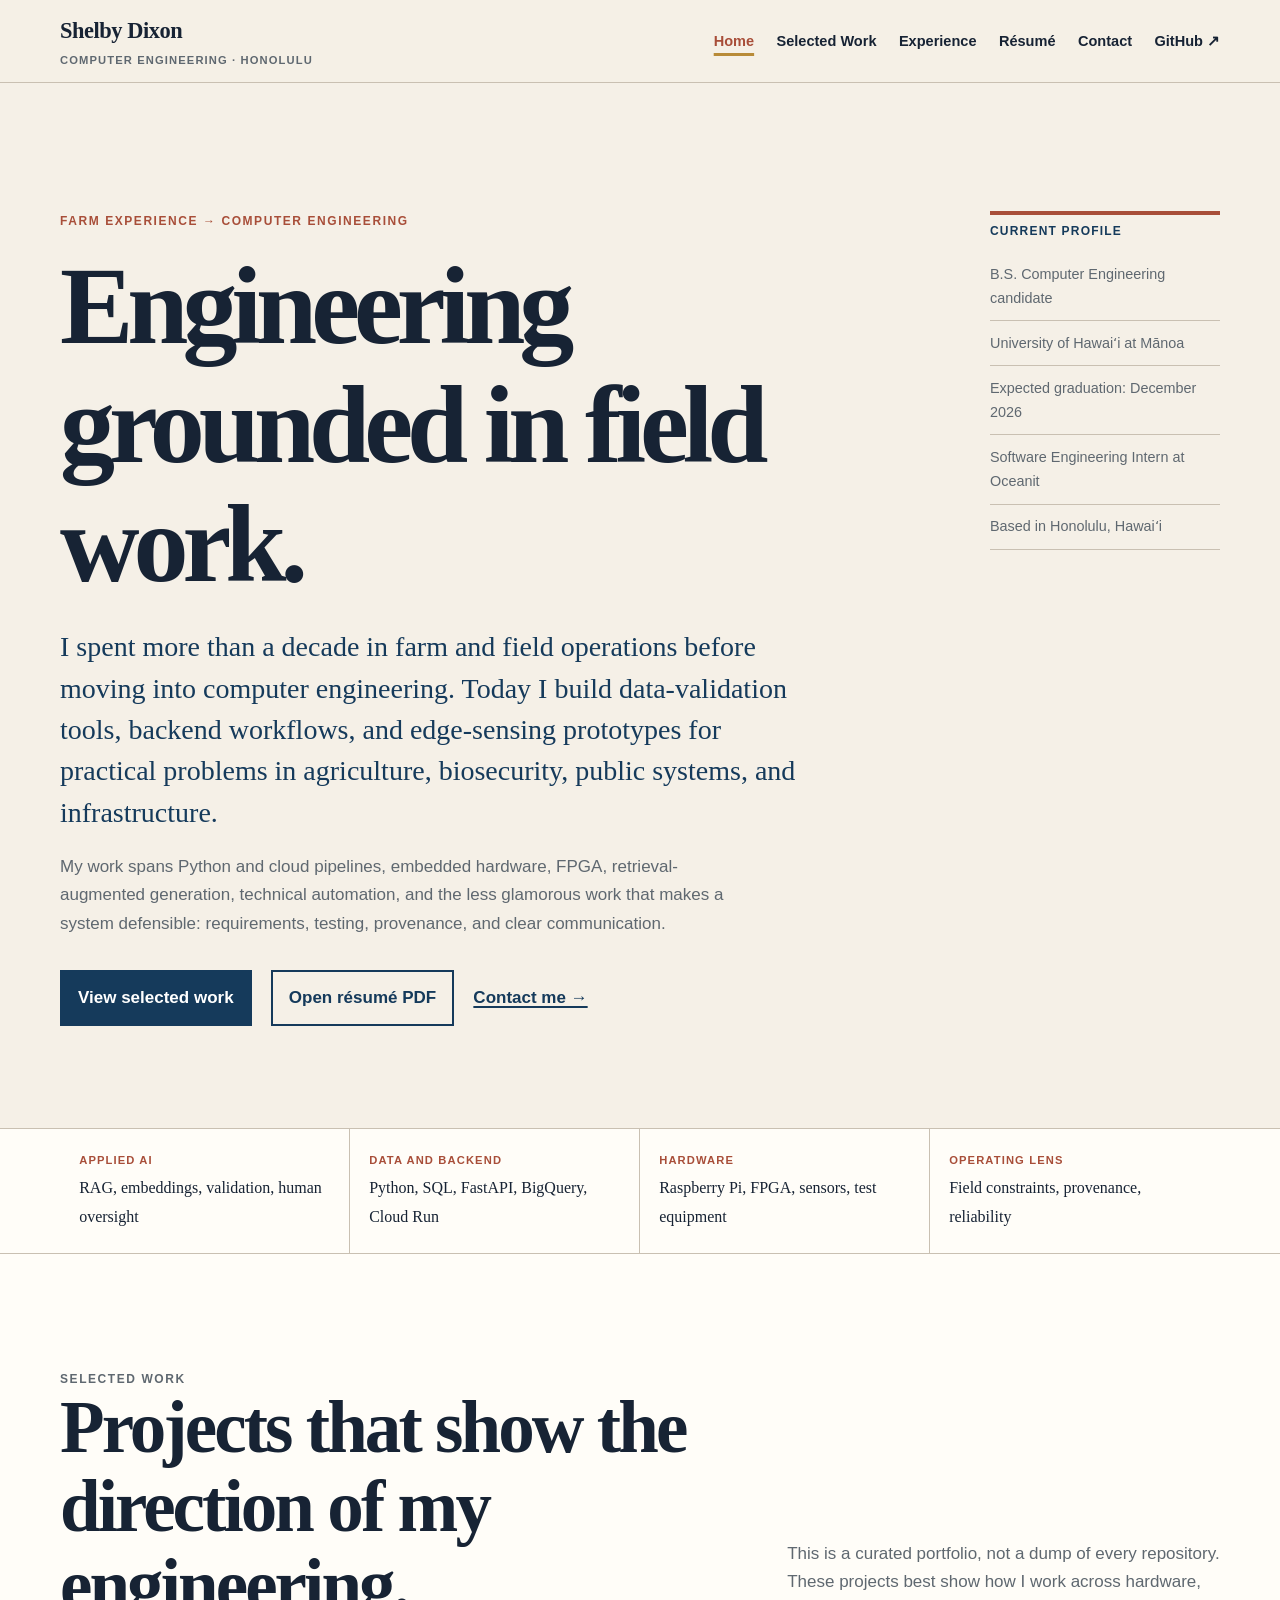
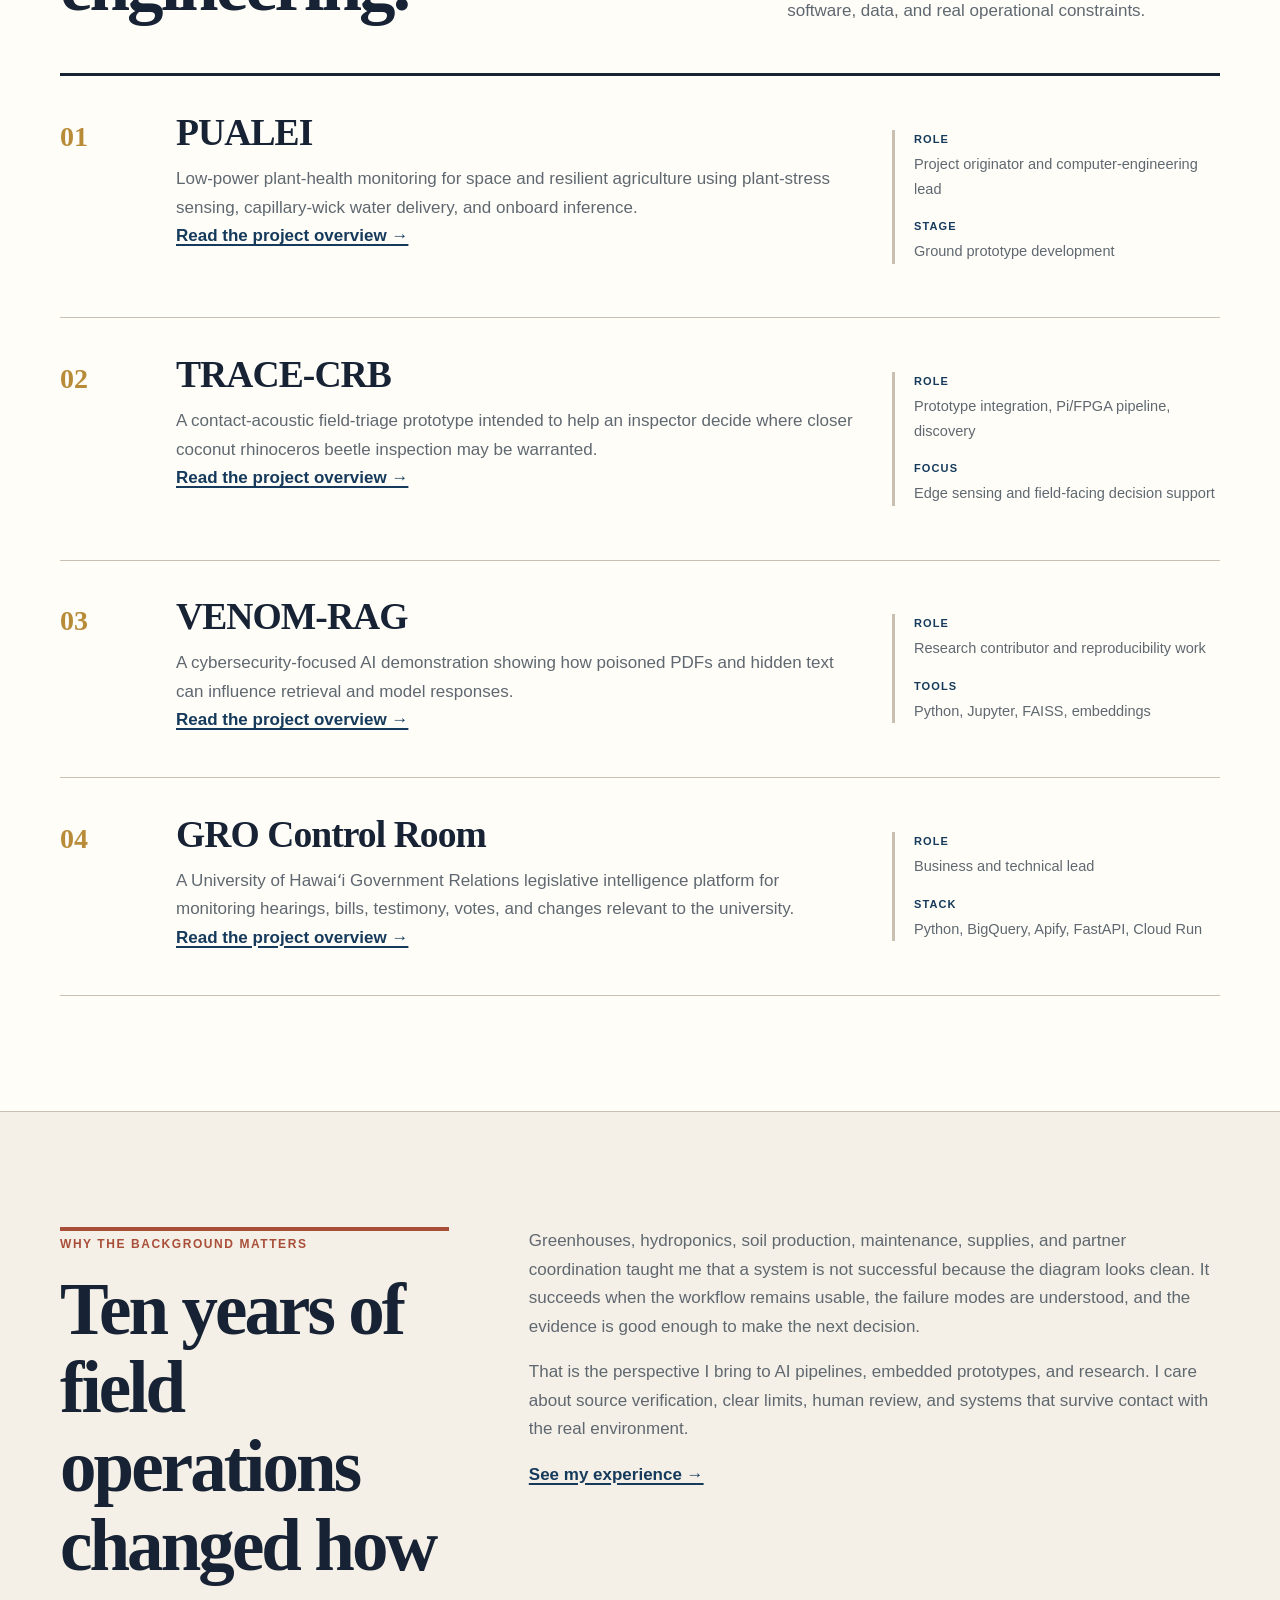
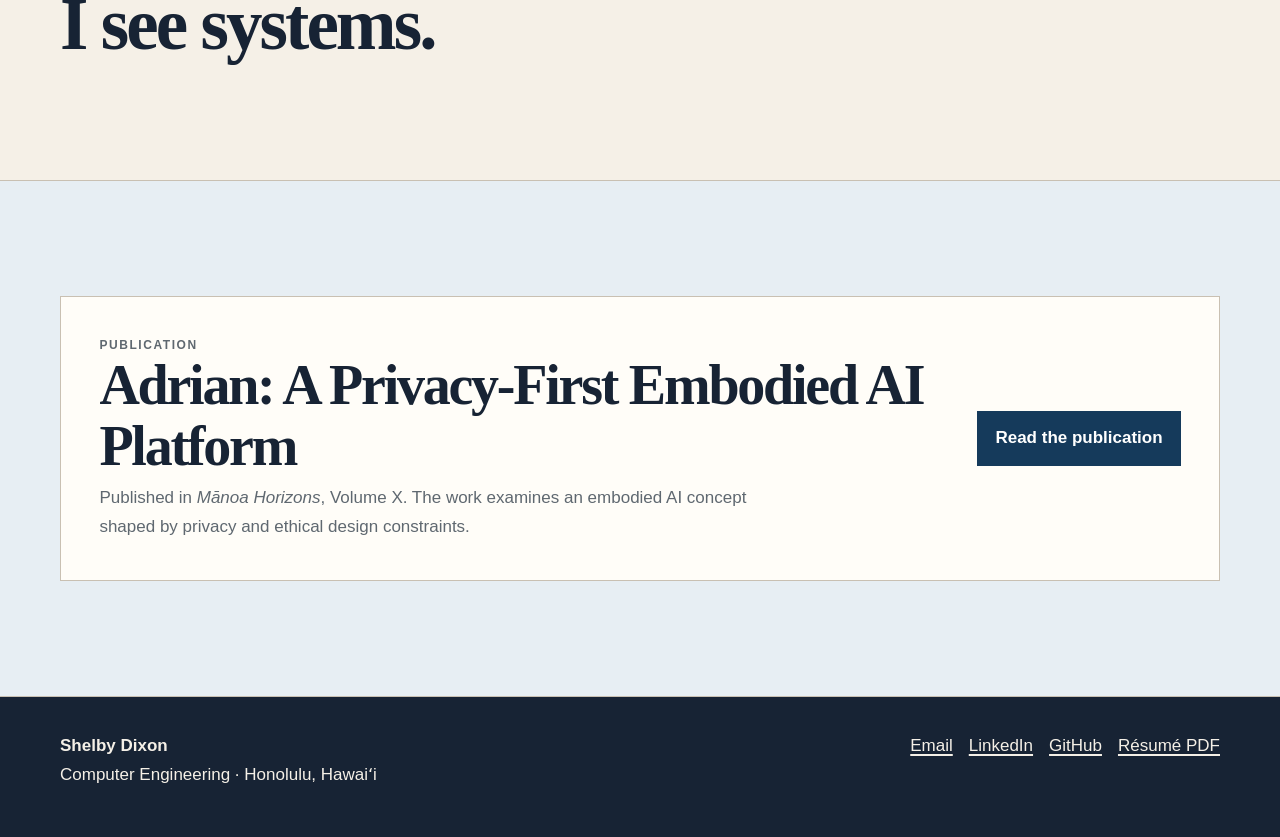
==== index.html @ 70b1d345 "Rebuild portfolio from current resume and remove photos" ====
<!DOCTYPE html>
<html lang="en">
<head>
  <meta charset="UTF-8">
  <meta name="viewport" content="width=device-width, initial-scale=1">
  <meta name="description" content="Shelby Dixon builds applied AI, data-validation, automation, and edge-sensing systems grounded in field experience.">
  <meta name="author" content="Shelby Dixon">
  <meta name="theme-color" content="#f5f0e7">
  <meta property="og:title" content="Shelby Dixon | Computer Engineering">
  <meta property="og:description" content="Shelby Dixon builds applied AI, data-validation, automation, and edge-sensing systems grounded in field experience.">
  <meta property="og:type" content="website">
  <title>Shelby Dixon | Computer Engineering</title>
  <link rel="icon" href="favicon.svg" type="image/svg+xml">
  <link rel="stylesheet" href="styles.css">
</head>
<body>
  <a class="skip-link" href="#main">Skip to content</a>

  <header class="site-header">
    <nav class="nav container" aria-label="Primary navigation">
      <a class="brand" href="index.html">
        <span class="brand-name">Shelby Dixon</span>
        <span class="brand-role">Computer Engineering · Honolulu</span>
      </a>
      <div class="nav-links">
        <a href="index.html" aria-current="page">Home</a>
        <a href="projects.html">Selected Work</a>
        <a href="experience.html">Experience</a>
        <a href="resume.html">Résumé</a>
        <a href="contact.html">Contact</a>
        <a href="https://github.com/shelbydixon" target="_blank" rel="noreferrer">GitHub ↗</a>
      </div>
    </nav>
  </header>

  <main id="main">

<section class="hero">
  <div class="container hero-grid">
    <div>
      <p class="eyebrow">Farm experience → computer engineering</p>
      <h1>Engineering grounded in field work.</h1>
      <p class="hero-lede">
        I spent more than a decade in farm and field operations before moving
        into computer engineering. Today I build data-validation tools, backend
        workflows, and edge-sensing prototypes for practical problems in
        agriculture, biosecurity, public systems, and infrastructure.
      </p>
      <p class="hero-copy">
        My work spans Python and cloud pipelines, embedded hardware, FPGA,
        retrieval-augmented generation, technical automation, and the less
        glamorous work that makes a system defensible: requirements, testing,
        provenance, and clear communication.
      </p>
      <div class="action-row">
        <a class="button" href="projects.html">View selected work</a>
        <a class="button button-outline" href="assets/documents/Shelby_Dixon_Resume.pdf" target="_blank">
          Open résumé PDF
        </a>
        <a class="text-link" href="contact.html">Contact me →</a>
      </div>
    </div>

    <aside class="hero-aside" aria-label="Current profile">
      <strong>Current profile</strong>
      <ul>
        <li>B.S. Computer Engineering candidate</li>
        <li>University of Hawaiʻi at Mānoa</li>
        <li>Expected graduation: December 2026</li>
        <li>Software Engineering Intern at Oceanit</li>
        <li>Based in Honolulu, Hawaiʻi</li>
      </ul>
    </aside>
  </div>
</section>

<section class="identity-bar" aria-label="Technical focus">
  <div class="container identity-grid">
    <div class="identity-item">
      <strong>Applied AI</strong>
      <span>RAG, embeddings, validation, human oversight</span>
    </div>
    <div class="identity-item">
      <strong>Data and backend</strong>
      <span>Python, SQL, FastAPI, BigQuery, Cloud Run</span>
    </div>
    <div class="identity-item">
      <strong>Hardware</strong>
      <span>Raspberry Pi, FPGA, sensors, test equipment</span>
    </div>
    <div class="identity-item">
      <strong>Operating lens</strong>
      <span>Field constraints, provenance, reliability</span>
    </div>
  </div>
</section>

<section class="section section-light">
  <div class="container">
    <div class="section-heading">
      <div>
        <p class="eyebrow">Selected work</p>
        <h2>Projects that show the direction of my engineering.</h2>
      </div>
      <p>
        This is a curated portfolio, not a dump of every repository. These
        projects best show how I work across hardware, software, data, and
        real operational constraints.
      </p>
    </div>

    <div class="project-list">
      <article class="project-row">
        <div class="project-number">01</div>
        <div>
          <h3>PUALEI</h3>
          <p>
            Low-power plant-health monitoring for space and resilient
            agriculture using plant-stress sensing, capillary-wick water
            delivery, and onboard inference.
          </p>
          <a class="text-link" href="projects.html#pualei">Read the project overview →</a>
        </div>
        <dl class="project-meta">
          <dt>Role</dt>
          <dd>Project originator and computer-engineering lead</dd>
          <dt>Stage</dt>
          <dd>Ground prototype development</dd>
        </dl>
      </article>

      <article class="project-row">
        <div class="project-number">02</div>
        <div>
          <h3>TRACE-CRB</h3>
          <p>
            A contact-acoustic field-triage prototype intended to help an
            inspector decide where closer coconut rhinoceros beetle inspection
            may be warranted.
          </p>
          <a class="text-link" href="projects.html#trace-crb">Read the project overview →</a>
        </div>
        <dl class="project-meta">
          <dt>Role</dt>
          <dd>Prototype integration, Pi/FPGA pipeline, discovery</dd>
          <dt>Focus</dt>
          <dd>Edge sensing and field-facing decision support</dd>
        </dl>
      </article>

      <article class="project-row">
        <div class="project-number">03</div>
        <div>
          <h3>VENOM-RAG</h3>
          <p>
            A cybersecurity-focused AI demonstration showing how poisoned PDFs
            and hidden text can influence retrieval and model responses.
          </p>
          <a class="text-link" href="projects.html#venom-rag">Read the project overview →</a>
        </div>
        <dl class="project-meta">
          <dt>Role</dt>
          <dd>Research contributor and reproducibility work</dd>
          <dt>Tools</dt>
          <dd>Python, Jupyter, FAISS, embeddings</dd>
        </dl>
      </article>

      <article class="project-row">
        <div class="project-number">04</div>
        <div>
          <h3>GRO Control Room</h3>
          <p>
            A University of Hawaiʻi Government Relations legislative intelligence
            platform for monitoring hearings, bills, testimony,
            votes, and changes relevant to the university.
          </p>
          <a class="text-link" href="projects.html#gro-control-room">Read the project overview →</a>
        </div>
        <dl class="project-meta">
          <dt>Role</dt>
          <dd>Business and technical lead</dd>
          <dt>Stack</dt>
          <dd>Python, BigQuery, Apify, FastAPI, Cloud Run</dd>
        </dl>
      </article>
    </div>
  </div>
</section>

<section class="section">
  <div class="container split">
    <div class="split-title">
      <p class="eyebrow">Why the background matters</p>
      <h2>Ten years of field operations changed how I see systems.</h2>
    </div>
    <div class="split-copy">
      <p>
        Greenhouses, hydroponics, soil production, maintenance, supplies, and
        partner coordination taught me that a system is not successful because
        the diagram looks clean. It succeeds when the workflow remains usable,
        the failure modes are understood, and the evidence is good enough to
        make the next decision.
      </p>
      <p>
        That is the perspective I bring to AI pipelines, embedded prototypes,
        and research. I care about source verification, clear limits, human
        review, and systems that survive contact with the real environment.
      </p>
      <a class="text-link" href="experience.html">See my experience →</a>
    </div>
  </div>
</section>

<section class="section section-blue">
  <div class="container callout">
    <div>
      <p class="eyebrow">Publication</p>
      <h2>Adrian: A Privacy-First Embodied AI Platform</h2>
      <p>
        Published in <em>Mānoa Horizons</em>, Volume X. The work examines an
        embodied AI concept shaped by privacy and ethical design constraints.
      </p>
    </div>
    <a class="button" href="https://hdl.handle.net/10125/112621" target="_blank" rel="noreferrer">
      Read the publication
    </a>
  </div>
</section>

  </main>

  <footer class="site-footer">
    <div class="container footer-row">
      <p><strong>Shelby Dixon</strong><br>Computer Engineering · Honolulu, Hawaiʻi</p>
      <div class="footer-links">
        <a href="mailto:sdixon4@hawaii.edu">Email</a>
        <a href="https://www.linkedin.com/in/shelby-dixon-531096308/" target="_blank" rel="noreferrer">LinkedIn</a>
        <a href="https://github.com/shelbydixon" target="_blank" rel="noreferrer">GitHub</a>
        <a href="assets/documents/Shelby_Dixon_Resume.pdf" target="_blank">Résumé PDF</a>
      </div>
    </div>
  </footer>
</body>
</html>
---- styles.css ----
:root {
  --paper: #f5f0e7;
  --paper-light: #fffdf8;
  --ink: #172334;
  --navy: #153a5b;
  --cobalt: #2f5f91;
  --rust: #a84e39;
  --gold: #b88b38;
  --muted: #5f6870;
  --line: #c9c0b2;
  --soft-blue: #e7eef3;
  --max: 1160px;
}

* {
  box-sizing: border-box;
}

html {
  scroll-behavior: smooth;
}

body {
  margin: 0;
  color: var(--ink);
  background: var(--paper);
  font-family: Arial, Helvetica, sans-serif;
  font-size: 17px;
  line-height: 1.68;
}

a {
  color: var(--navy);
  text-decoration-thickness: 1.5px;
  text-underline-offset: 0.2em;
}

a:hover {
  color: var(--rust);
}

:focus-visible {
  outline: 3px solid var(--gold);
  outline-offset: 4px;
}

::selection {
  color: var(--paper-light);
  background: var(--navy);
}

.container {
  width: min(calc(100% - 2rem), var(--max));
  margin: 0 auto;
}

.skip-link {
  position: absolute;
  left: -9999px;
  top: 0;
  z-index: 9999;
  padding: 0.8rem 1rem;
  color: white;
  background: var(--ink);
  font-weight: 800;
}

.skip-link:focus {
  left: 1rem;
  top: 1rem;
}

.site-header {
  border-bottom: 1px solid var(--line);
  background: rgba(245, 240, 231, 0.97);
}

.nav {
  min-height: 82px;
  display: flex;
  align-items: center;
  justify-content: space-between;
  gap: 2rem;
}

.brand {
  color: var(--ink);
  text-decoration: none;
}

.brand-name {
  display: block;
  font-family: Georgia, "Times New Roman", serif;
  font-size: 1.4rem;
  font-weight: 700;
  letter-spacing: -0.02em;
}

.brand-role {
  display: block;
  margin-top: 0.1rem;
  color: var(--muted);
  font-size: 0.7rem;
  font-weight: 800;
  letter-spacing: 0.1em;
  text-transform: uppercase;
}

.nav-links {
  display: flex;
  flex-wrap: wrap;
  justify-content: flex-end;
  gap: 0.65rem 1.4rem;
}

.nav-links a {
  color: var(--ink);
  font-size: 0.91rem;
  font-weight: 800;
  text-decoration: none;
}

.nav-links a:hover,
.nav-links a[aria-current="page"] {
  color: var(--rust);
  text-decoration: underline;
  text-decoration-color: var(--gold);
  text-decoration-thickness: 3px;
  text-underline-offset: 7px;
}

.hero {
  padding: clamp(4.5rem, 10vw, 8rem) 0 clamp(4rem, 8vw, 6.5rem);
  border-bottom: 1px solid var(--line);
}

.hero-grid {
  display: grid;
  grid-template-columns: minmax(0, 1fr) 230px;
  gap: clamp(2.5rem, 7vw, 6rem);
  align-items: start;
}

.eyebrow {
  margin: 0 0 1rem;
  color: var(--rust);
  font-size: 0.75rem;
  font-weight: 900;
  letter-spacing: 0.13em;
  text-transform: uppercase;
}

h1,
h2,
h3 {
  margin-top: 0;
  font-family: Georgia, "Times New Roman", serif;
  font-weight: 700;
  line-height: 1.08;
}

h1 {
  max-width: 900px;
  margin-bottom: 1.4rem;
  font-size: clamp(3.5rem, 8.6vw, 7.3rem);
  letter-spacing: -0.055em;
}

h2 {
  font-size: clamp(2.35rem, 5.7vw, 4.6rem);
  letter-spacing: -0.04em;
}

h3 {
  font-size: clamp(1.65rem, 3vw, 2.35rem);
  letter-spacing: -0.025em;
}

.hero-lede {
  max-width: 760px;
  margin: 0;
  color: var(--navy);
  font-family: Georgia, "Times New Roman", serif;
  font-size: clamp(1.25rem, 2.7vw, 1.75rem);
  line-height: 1.48;
}

.hero-copy {
  max-width: 700px;
  margin: 1.2rem 0 0;
  color: var(--muted);
}

.hero-aside {
  padding-top: 0.35rem;
  border-top: 4px solid var(--rust);
}

.hero-aside strong {
  display: block;
  margin-bottom: 0.7rem;
  color: var(--navy);
  font-size: 0.75rem;
  letter-spacing: 0.1em;
  text-transform: uppercase;
}

.hero-aside ul {
  margin: 0;
  padding: 0;
  list-style: none;
}

.hero-aside li {
  padding: 0.62rem 0;
  border-bottom: 1px solid var(--line);
  color: var(--muted);
  font-size: 0.9rem;
}

.action-row {
  display: flex;
  flex-wrap: wrap;
  gap: 0.8rem 1.2rem;
  align-items: center;
  margin-top: 2rem;
}

.button {
  display: inline-flex;
  align-items: center;
  justify-content: center;
  min-height: 47px;
  padding: 0.72rem 1rem;
  border: 2px solid var(--navy);
  color: white;
  background: var(--navy);
  font-weight: 900;
  text-decoration: none;
}

.button:hover {
  color: white;
  border-color: var(--rust);
  background: var(--rust);
}

.button-outline {
  color: var(--navy);
  background: transparent;
}

.button-outline:hover {
  color: white;
}

.text-link {
  font-weight: 900;
}

.identity-bar {
  border-bottom: 1px solid var(--line);
  background: var(--paper-light);
}

.identity-grid {
  display: grid;
  grid-template-columns: repeat(4, minmax(0, 1fr));
}

.identity-item {
  padding: 1.35rem 1.2rem;
  border-right: 1px solid var(--line);
}

.identity-item:last-child {
  border-right: 0;
}

.identity-item strong {
  display: block;
  margin-bottom: 0.28rem;
  color: var(--rust);
  font-size: 0.7rem;
  font-weight: 900;
  letter-spacing: 0.1em;
  text-transform: uppercase;
}

.identity-item span {
  color: var(--ink);
  font-family: Georgia, "Times New Roman", serif;
  font-size: 1rem;
}

.section {
  padding: clamp(4.5rem, 9vw, 7.5rem) 0;
  border-bottom: 1px solid var(--line);
}

.section-light {
  background: var(--paper-light);
}

.section-blue {
  background: var(--soft-blue);
}

.section-heading {
  display: grid;
  grid-template-columns: minmax(0, 0.95fr) minmax(280px, 0.62fr);
  gap: 2rem 4rem;
  align-items: end;
  margin-bottom: 3rem;
}

.section-heading h2 {
  margin-bottom: 0;
}

.section-heading p {
  max-width: 610px;
  margin: 0;
  color: var(--muted);
}

.project-list {
  border-top: 3px solid var(--ink);
}

.project-row {
  display: grid;
  grid-template-columns: 84px minmax(0, 1fr) minmax(220px, 0.48fr);
  gap: 1.5rem 2rem;
  padding: 2.3rem 0;
  border-bottom: 1px solid var(--line);
}

.project-number {
  color: var(--gold);
  font-family: Georgia, "Times New Roman", serif;
  font-size: 1.75rem;
  font-weight: 700;
}

.project-row h3 {
  margin-bottom: 0.7rem;
}

.project-row p {
  max-width: 720px;
  margin: 0;
  color: var(--muted);
}

.project-meta {
  padding-left: 1.2rem;
  border-left: 3px solid var(--line);
}

.project-meta dt {
  margin-top: 1rem;
  color: var(--navy);
  font-size: 0.69rem;
  font-weight: 900;
  letter-spacing: 0.1em;
  text-transform: uppercase;
}

.project-meta dt:first-child {
  margin-top: 0;
}

.project-meta dd {
  margin: 0.22rem 0 0;
  color: var(--muted);
  font-size: 0.91rem;
}

.experience-list {
  border-top: 3px solid var(--ink);
}

.experience-row {
  display: grid;
  grid-template-columns: 190px minmax(0, 1fr);
  gap: 1.8rem 3rem;
  padding: 2.25rem 0;
  border-bottom: 1px solid var(--line);
}

.experience-date {
  color: var(--rust);
  font-size: 0.78rem;
  font-weight: 900;
  letter-spacing: 0.08em;
  text-transform: uppercase;
}

.experience-row h3 {
  margin-bottom: 0.35rem;
  font-size: clamp(1.55rem, 3vw, 2.15rem);
}

.experience-role {
  margin: 0 0 0.8rem;
  color: var(--navy);
  font-weight: 800;
}

.experience-row ul {
  margin: 0;
  padding-left: 1.15rem;
  color: var(--muted);
}

.experience-row li + li {
  margin-top: 0.5rem;
}

.split {
  display: grid;
  grid-template-columns: minmax(0, 0.72fr) minmax(0, 1.28fr);
  gap: 2.5rem 5rem;
}

.split-title {
  padding-top: 0.2rem;
  border-top: 4px solid var(--rust);
}

.split-title h2 {
  margin-bottom: 0;
}

.split-copy > :first-child {
  margin-top: 0;
}

.split-copy p {
  color: var(--muted);
}

.skill-groups {
  display: grid;
  grid-template-columns: repeat(2, minmax(0, 1fr));
  border-top: 3px solid var(--ink);
}

.skill-group {
  padding: 1.6rem 1.5rem 1.9rem 0;
  border-bottom: 1px solid var(--line);
}

.skill-group:nth-child(odd) {
  padding-right: 2rem;
  border-right: 1px solid var(--line);
}

.skill-group:nth-child(even) {
  padding-left: 2rem;
}

.skill-group h3 {
  margin-bottom: 0.7rem;
  font-family: Arial, Helvetica, sans-serif;
  font-size: 0.82rem;
  letter-spacing: 0.1em;
  text-transform: uppercase;
}

.skill-group p {
  margin: 0;
  color: var(--muted);
}

.publication {
  padding: 2rem;
  border: 3px solid var(--navy);
  background: var(--paper-light);
}

.publication h3 {
  margin-bottom: 0.75rem;
}

.publication p {
  margin: 0;
  color: var(--muted);
}

.publication p + p {
  margin-top: 0.7rem;
}

.callout {
  display: grid;
  grid-template-columns: minmax(0, 1fr) auto;
  gap: 2rem;
  align-items: center;
  padding: 2.4rem;
  border: 1px solid var(--line);
  background: var(--paper-light);
}

.callout h2 {
  margin-bottom: 0.5rem;
  font-size: clamp(2rem, 5vw, 3.5rem);
}

.callout p {
  max-width: 700px;
  margin: 0;
  color: var(--muted);
}

.page-hero {
  padding: clamp(4.5rem, 9vw, 7rem) 0 4rem;
  border-bottom: 1px solid var(--line);
}

.page-hero h1 {
  max-width: 980px;
  margin-bottom: 1.2rem;
  font-size: clamp(3.5rem, 8vw, 6.5rem);
}

.page-hero p {
  max-width: 800px;
  margin: 0;
  color: var(--navy);
  font-family: Georgia, "Times New Roman", serif;
  font-size: clamp(1.18rem, 2.4vw, 1.55rem);
}

.case-study {
  display: grid;
  grid-template-columns: 185px minmax(0, 1fr);
  gap: 2rem 5rem;
  padding: 4.5rem 0;
  border-bottom: 1px solid var(--line);
}

.case-aside {
  align-self: start;
  padding-top: 0.3rem;
  border-top: 4px solid var(--rust);
}

.case-aside .project-number {
  display: block;
  margin-bottom: 1.2rem;
  font-size: 2.4rem;
}

.case-aside strong {
  display: block;
  margin-top: 1rem;
  color: var(--navy);
  font-size: 0.68rem;
  letter-spacing: 0.1em;
  text-transform: uppercase;
}

.case-aside span {
  display: block;
  margin-top: 0.2rem;
  color: var(--muted);
  font-size: 0.9rem;
}

.case-copy h2 {
  margin-bottom: 1rem;
}

.case-copy h3 {
  margin: 2rem 0 0.6rem;
  font-family: Arial, Helvetica, sans-serif;
  font-size: 0.85rem;
  letter-spacing: 0.1em;
  text-transform: uppercase;
}

.case-copy p,
.case-copy li {
  color: var(--muted);
}

.case-copy ul {
  padding-left: 1.15rem;
}

.case-copy li + li {
  margin-top: 0.45rem;
}

.resume-layout {
  display: grid;
  grid-template-columns: minmax(0, 1.15fr) minmax(280px, 0.55fr);
  gap: 3rem 5rem;
  align-items: start;
}

.resume-panel {
  padding: 2rem;
  border: 3px solid var(--navy);
  background: var(--paper-light);
}

.resume-panel h2 {
  margin-bottom: 0.8rem;
  font-size: clamp(2rem, 4vw, 3rem);
}

.resume-panel p {
  color: var(--muted);
}

.resume-panel .button {
  width: 100%;
  margin-top: 0.8rem;
}

.resume-facts {
  margin: 0;
  padding: 0;
  list-style: none;
  border-top: 1px solid var(--line);
}

.resume-facts li {
  padding: 0.8rem 0;
  border-bottom: 1px solid var(--line);
  color: var(--muted);
}

.contact-card {
  max-width: 900px;
  padding: clamp(2.3rem, 6vw, 4.2rem);
  border: 3px solid var(--navy);
  background: var(--paper-light);
}

.contact-card h2 {
  margin-bottom: 1rem;
}

.contact-card p {
  max-width: 680px;
  color: var(--muted);
}

.email {
  display: inline-block;
  margin: 1rem 0;
  color: var(--rust);
  font-family: Georgia, "Times New Roman", serif;
  font-size: clamp(1.45rem, 4vw, 2.5rem);
  font-weight: 700;
  overflow-wrap: anywhere;
}

.site-footer {
  padding: 2.2rem 0 3rem;
  color: var(--paper);
  background: var(--ink);
}

.footer-row {
  display: flex;
  flex-wrap: wrap;
  justify-content: space-between;
  gap: 1rem 2rem;
}

.footer-row p {
  margin: 0;
}

.footer-row a {
  color: var(--paper);
}

.footer-links {
  display: flex;
  flex-wrap: wrap;
  gap: 0.5rem 1rem;
}

@media (max-width: 900px) {
  .hero-grid,
  .section-heading,
  .split,
  .resume-layout {
    grid-template-columns: 1fr;
  }

  .hero-aside {
    max-width: 520px;
  }

  .identity-grid {
    grid-template-columns: repeat(2, 1fr);
  }

  .identity-item:nth-child(2) {
    border-right: 0;
  }

  .identity-item:nth-child(-n + 2) {
    border-bottom: 1px solid var(--line);
  }

  .project-row {
    grid-template-columns: 70px minmax(0, 1fr);
  }

  .project-meta {
    grid-column: 2;
  }

  .case-study {
    grid-template-columns: 1fr;
    gap: 1.5rem;
  }

  .case-aside {
    max-width: 360px;
  }

  .callout {
    grid-template-columns: 1fr;
  }
}

@media (max-width: 680px) {
  body {
    font-size: 16px;
  }

  .nav {
    align-items: flex-start;
    flex-direction: column;
    padding: 1rem 0;
  }

  .nav-links {
    justify-content: flex-start;
  }

  h1 {
    font-size: clamp(3.2rem, 17vw, 5.2rem);
  }

  .identity-grid,
  .skill-groups {
    grid-template-columns: 1fr;
  }

  .identity-item,
  .identity-item:nth-child(2),
  .skill-group:nth-child(odd),
  .skill-group:nth-child(even) {
    padding-left: 0;
    padding-right: 0;
    border-right: 0;
    border-bottom: 1px solid var(--line);
  }

  .project-row,
  .experience-row {
    grid-template-columns: 1fr;
  }

  .project-meta {
    grid-column: auto;
    padding: 1rem 0 0;
    border-top: 1px solid var(--line);
    border-left: 0;
  }

  .footer-row {
    flex-direction: column;
  }
}

@media print {
  .site-header,
  .site-footer,
  .action-row {
    display: none;
  }

  body {
    color: black;
    background: white;
  }

  .section,
  .page-hero {
    padding: 1.5rem 0;
  }
}

@media (prefers-reduced-motion: reduce) {
  html {
    scroll-behavior: auto;
  }
}
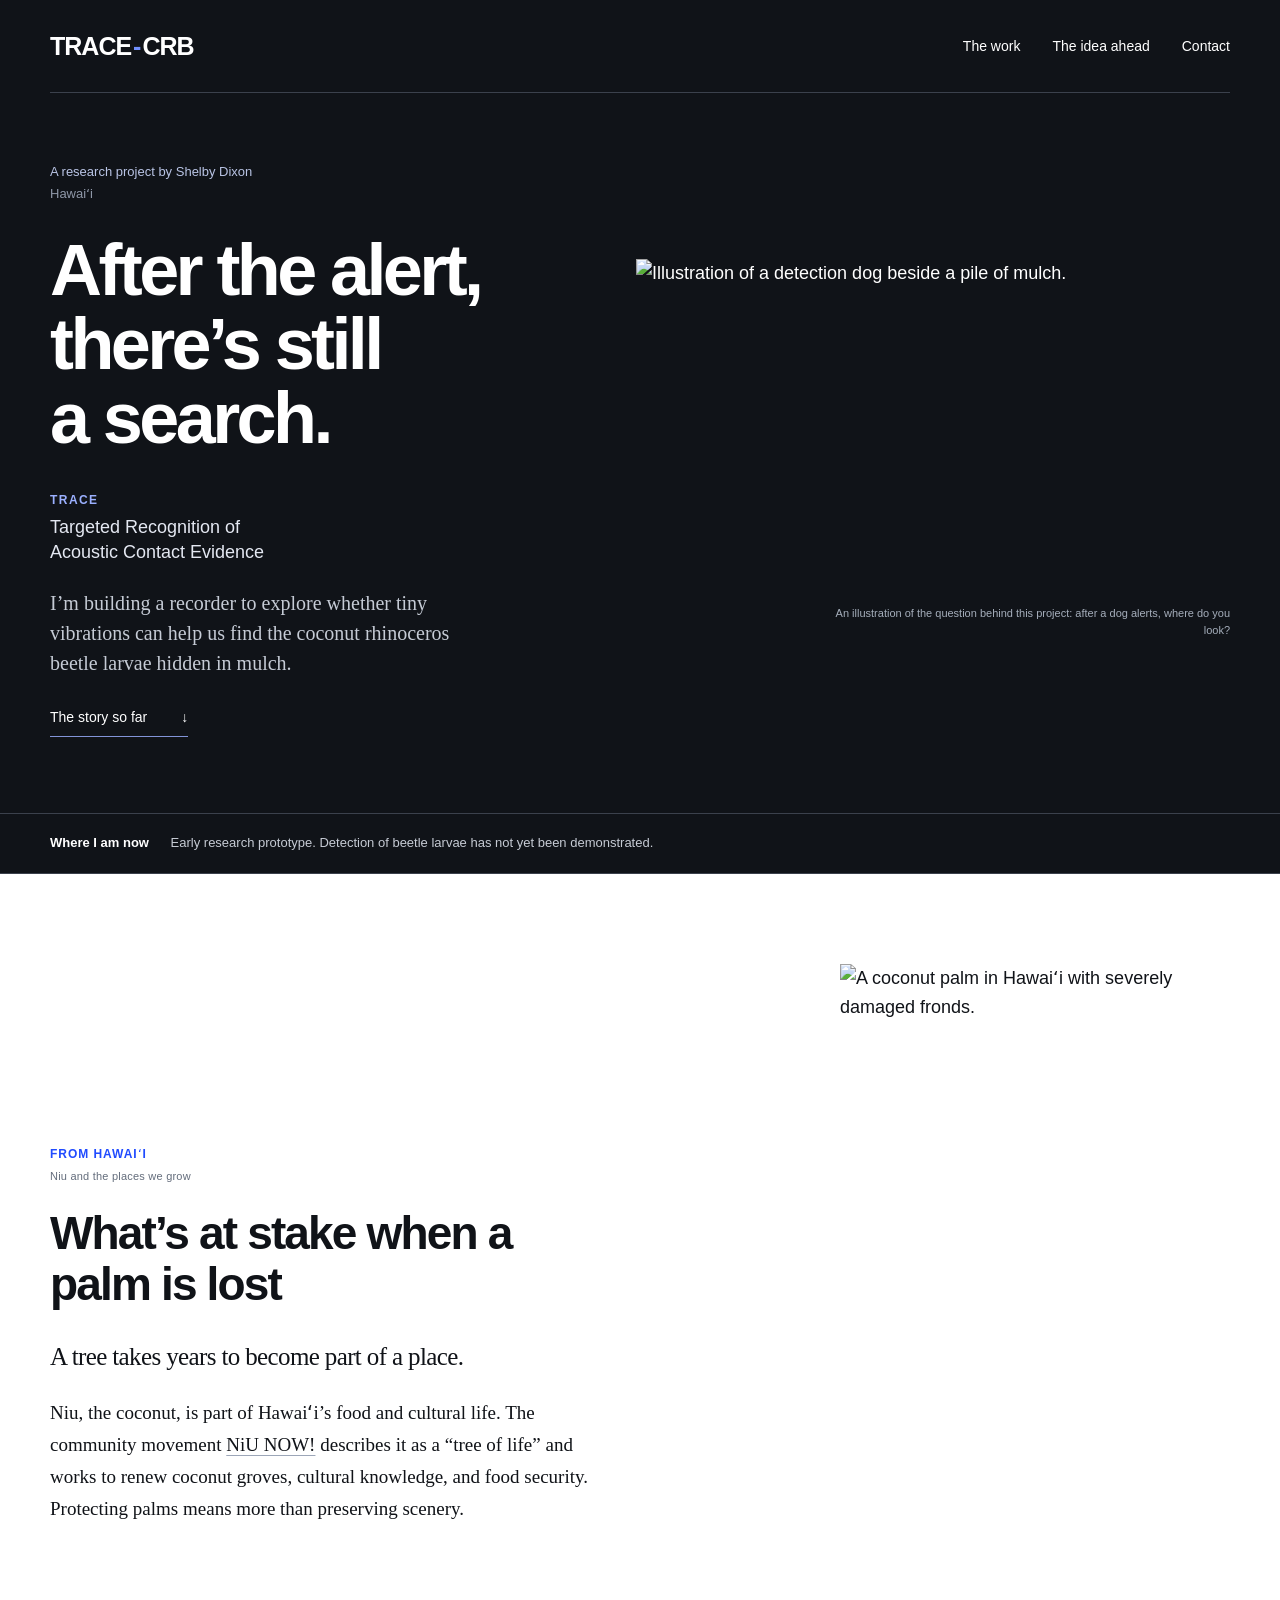
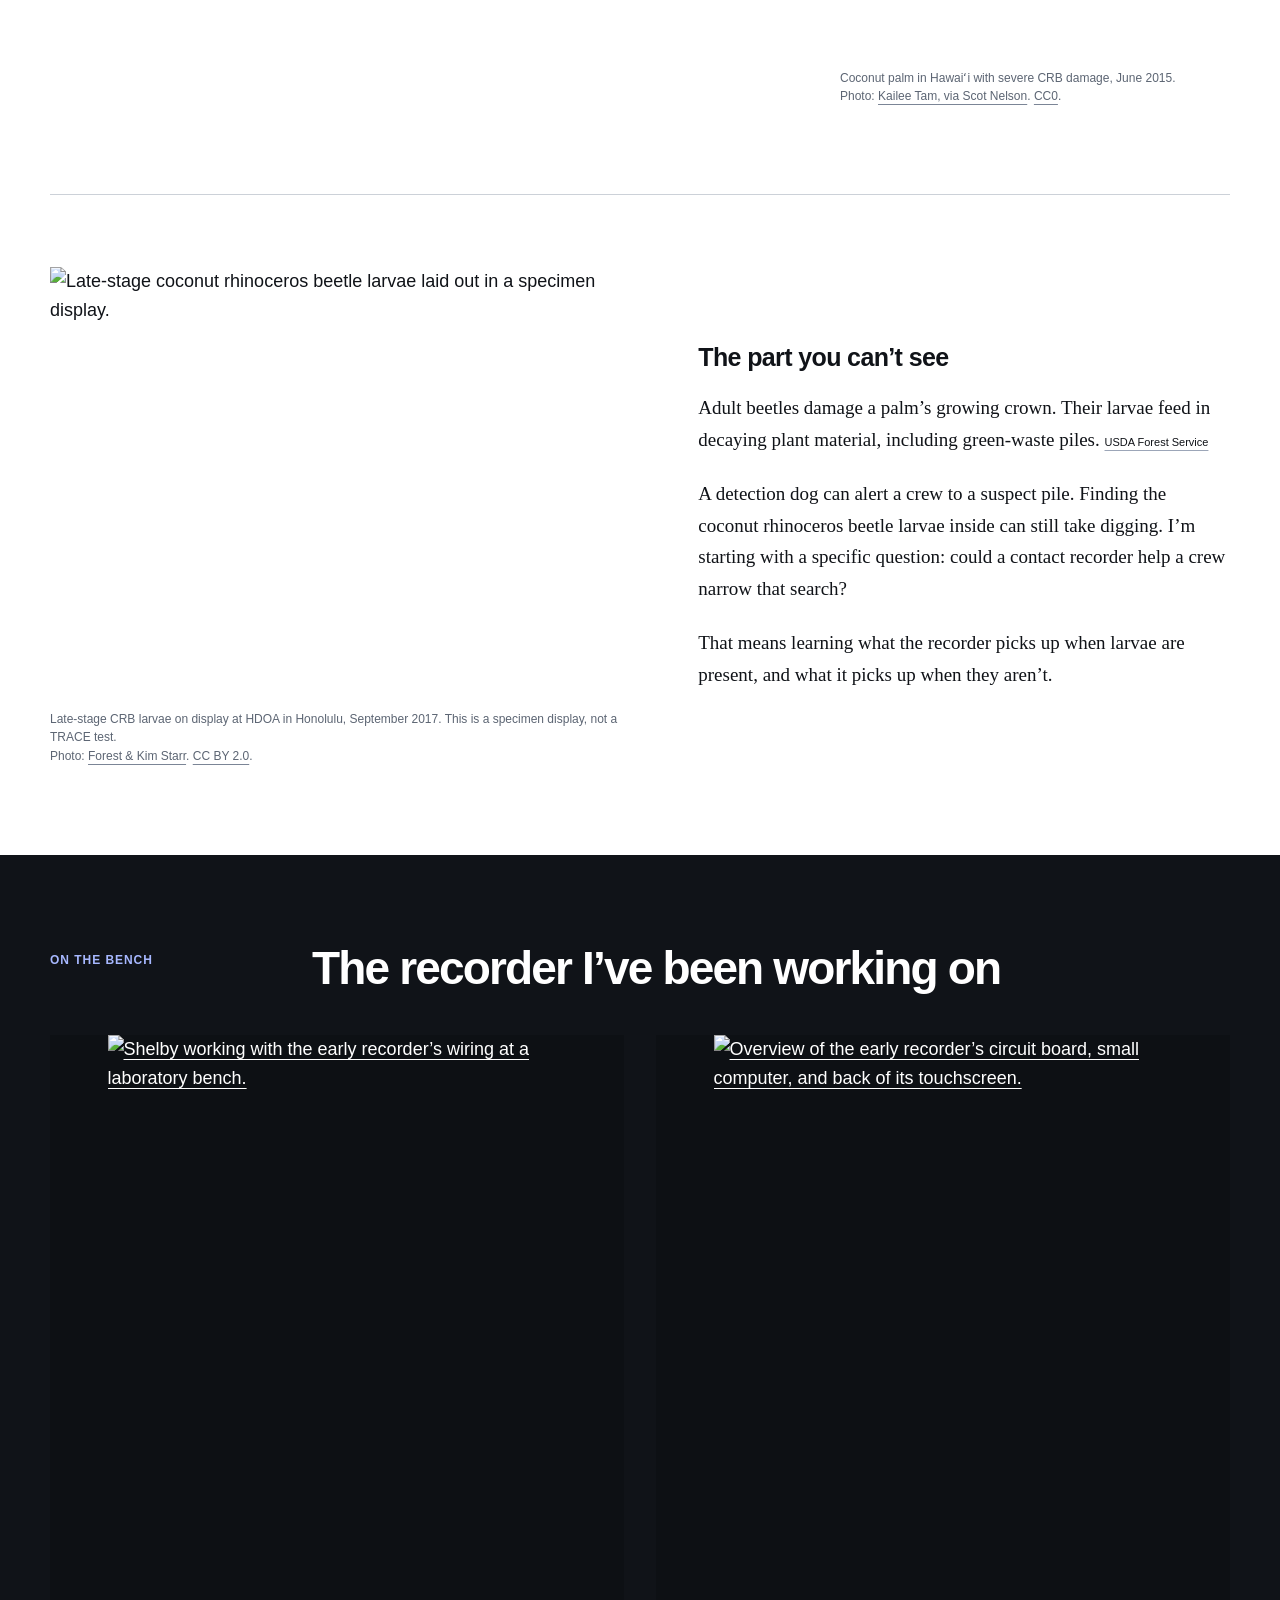
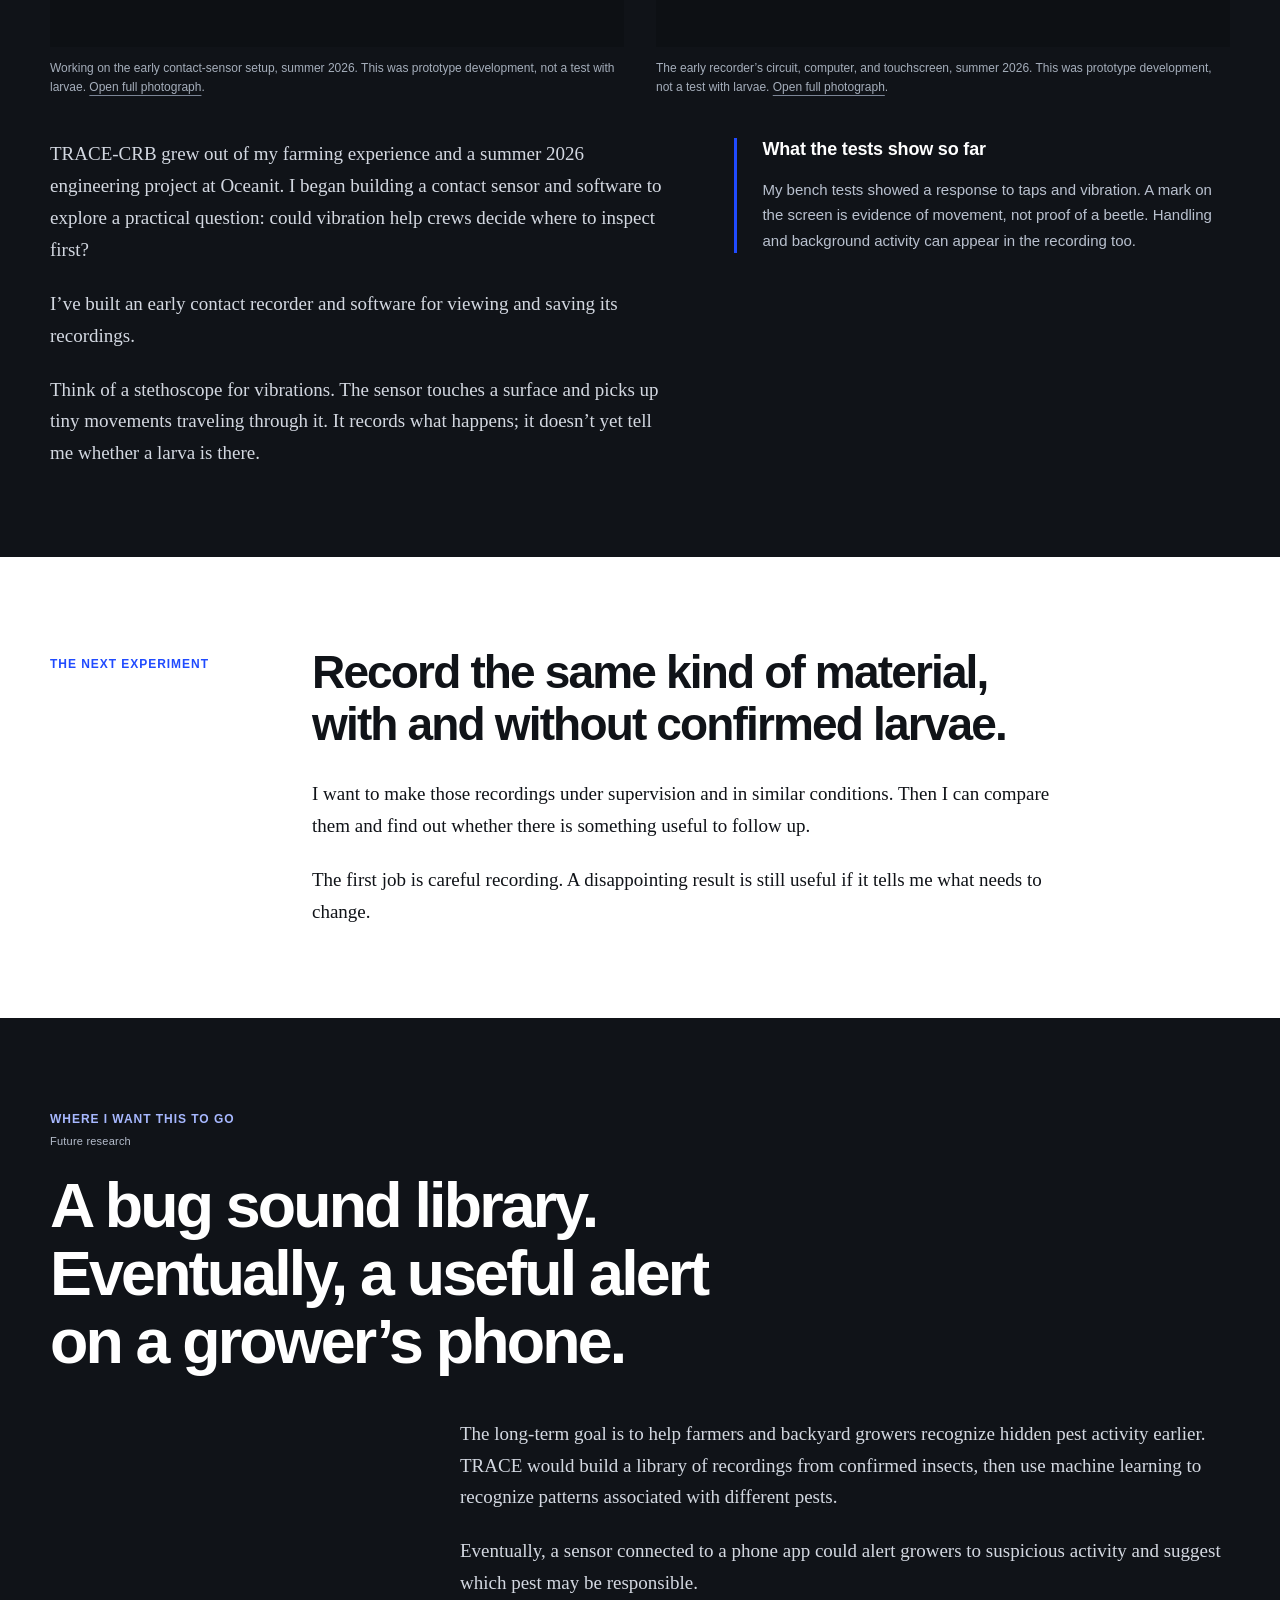
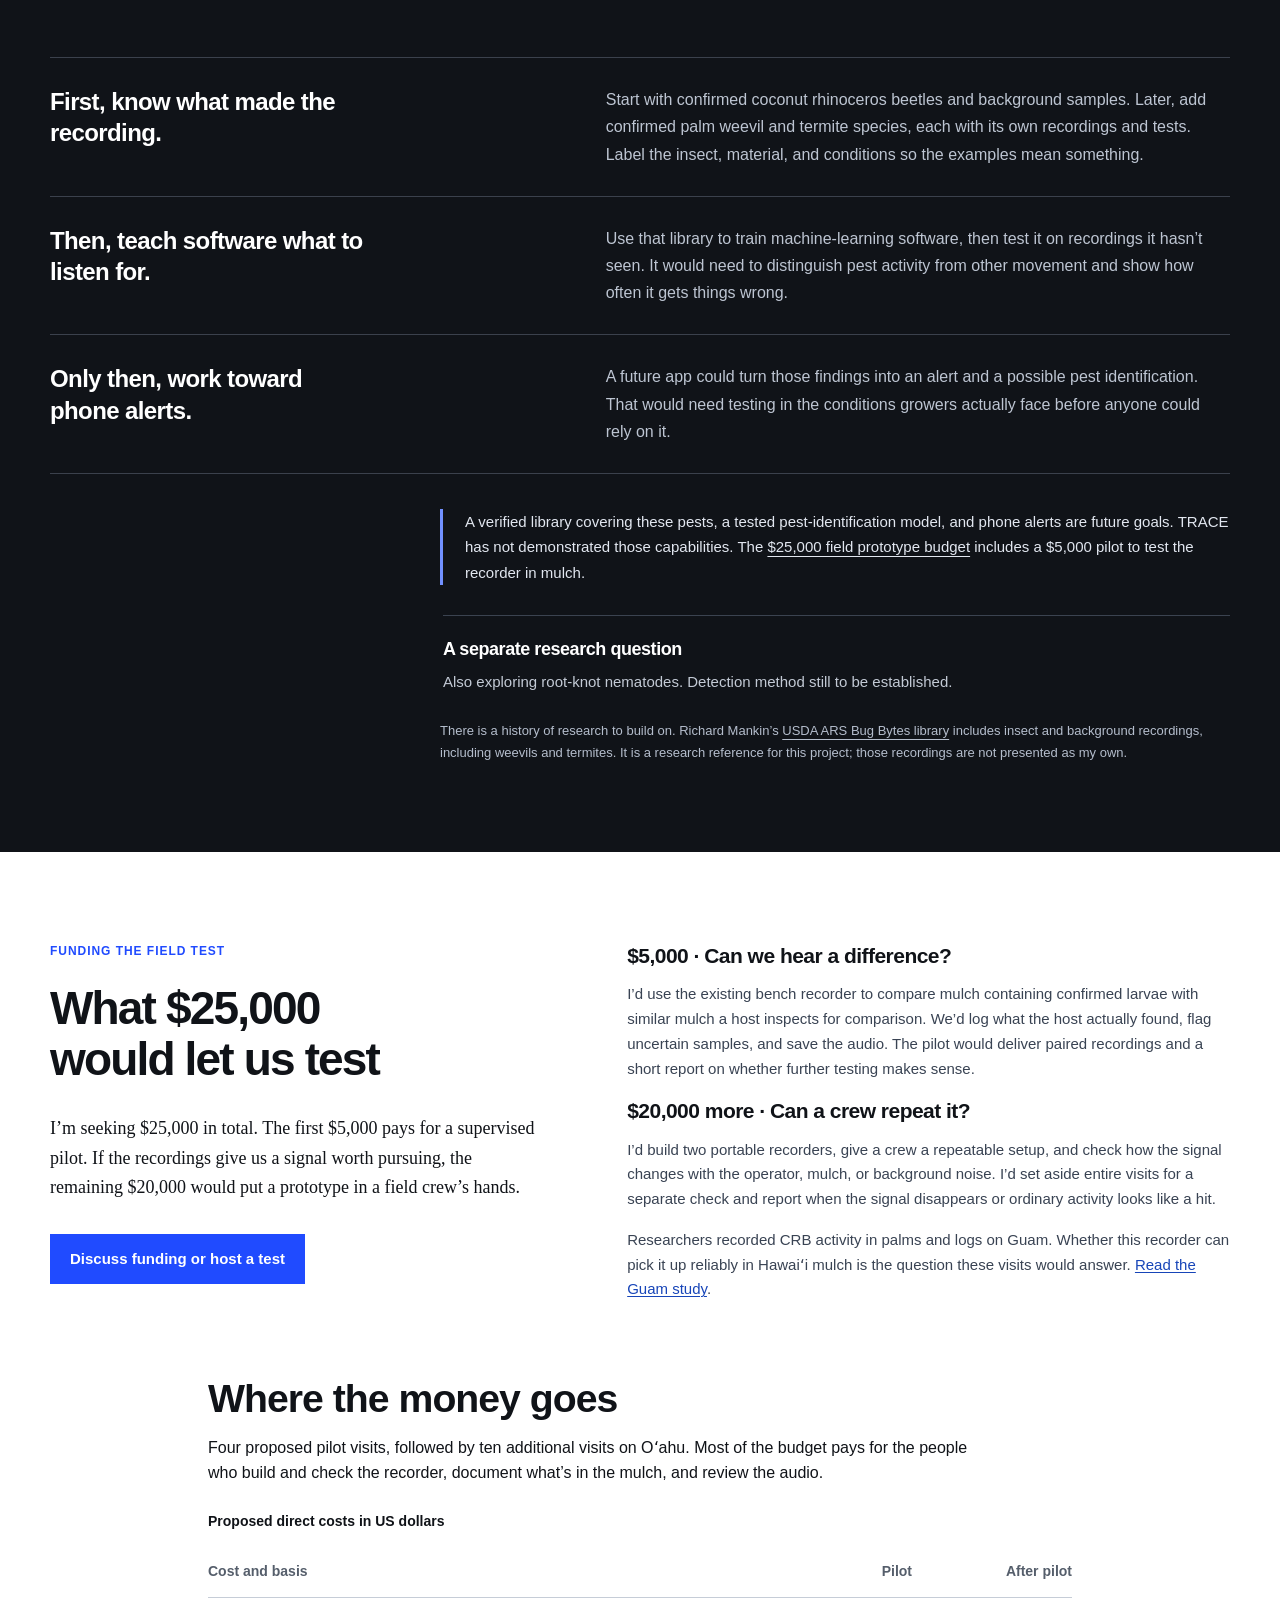
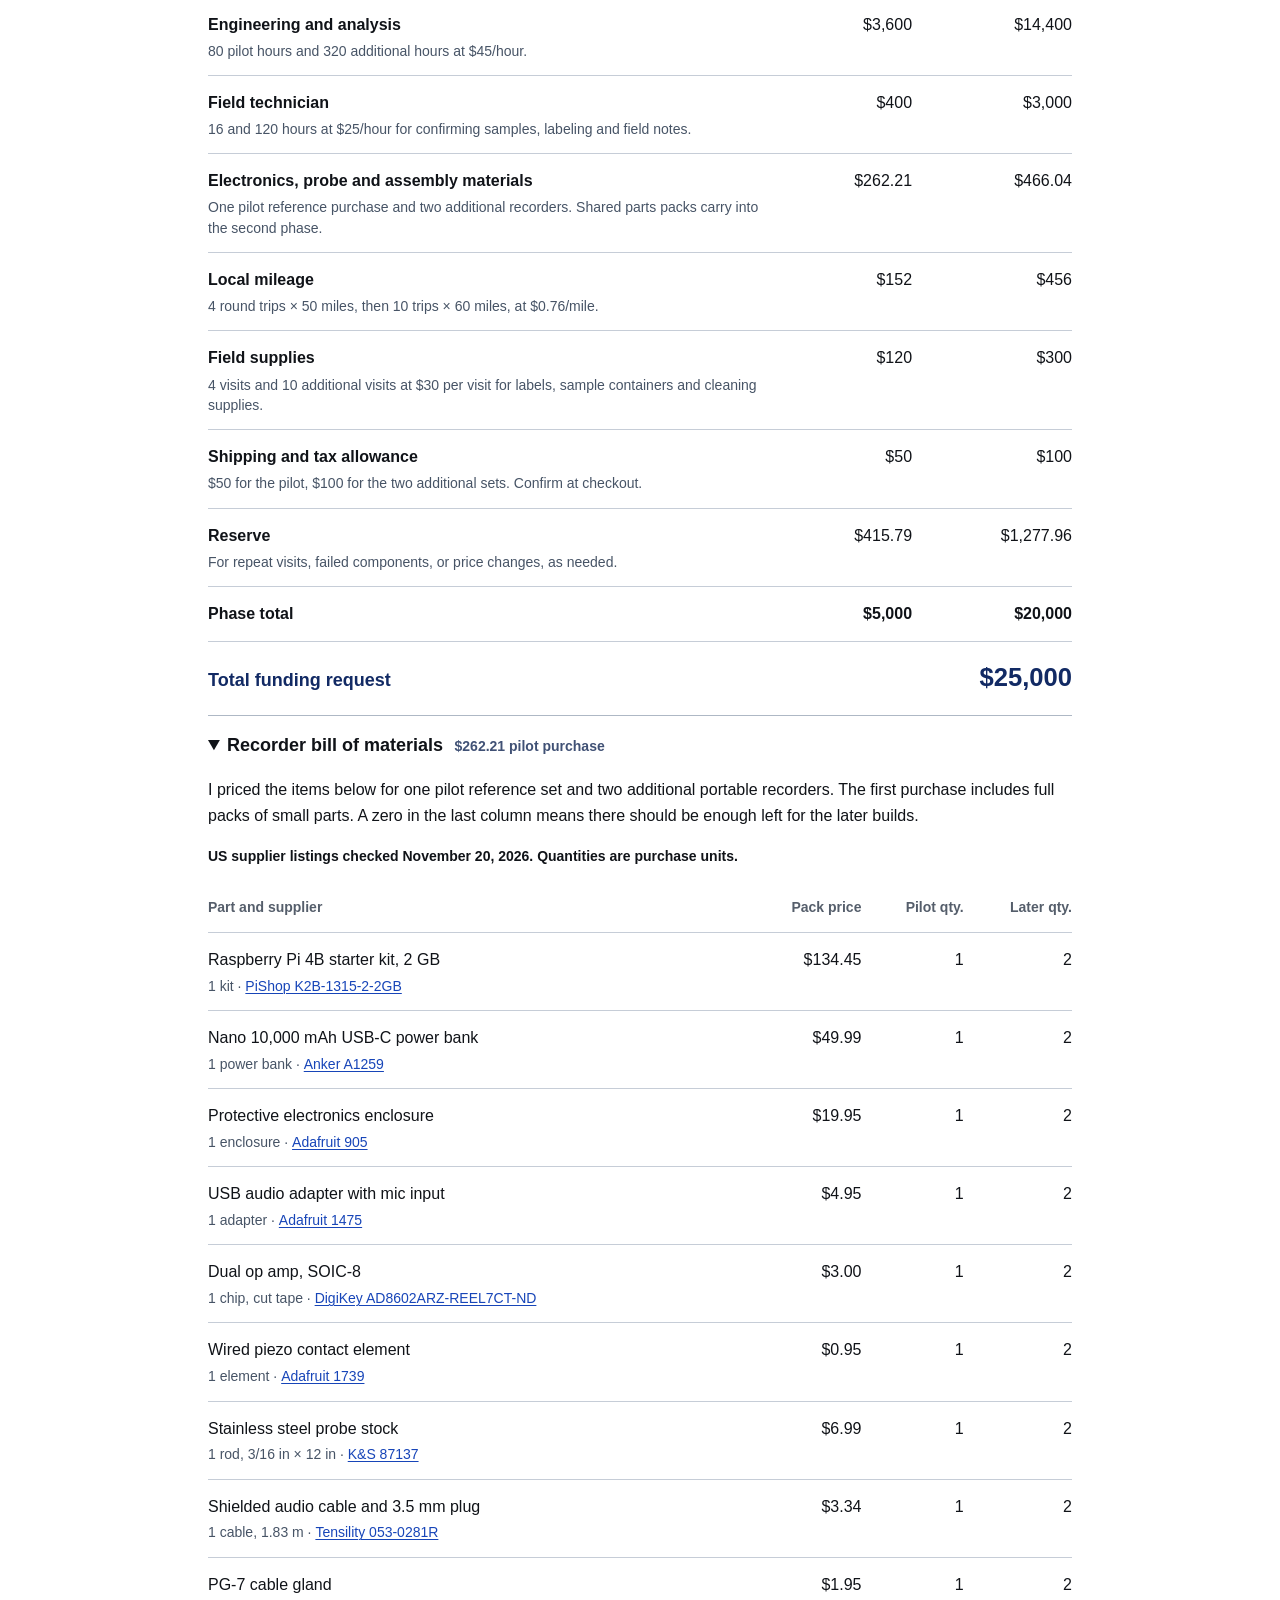
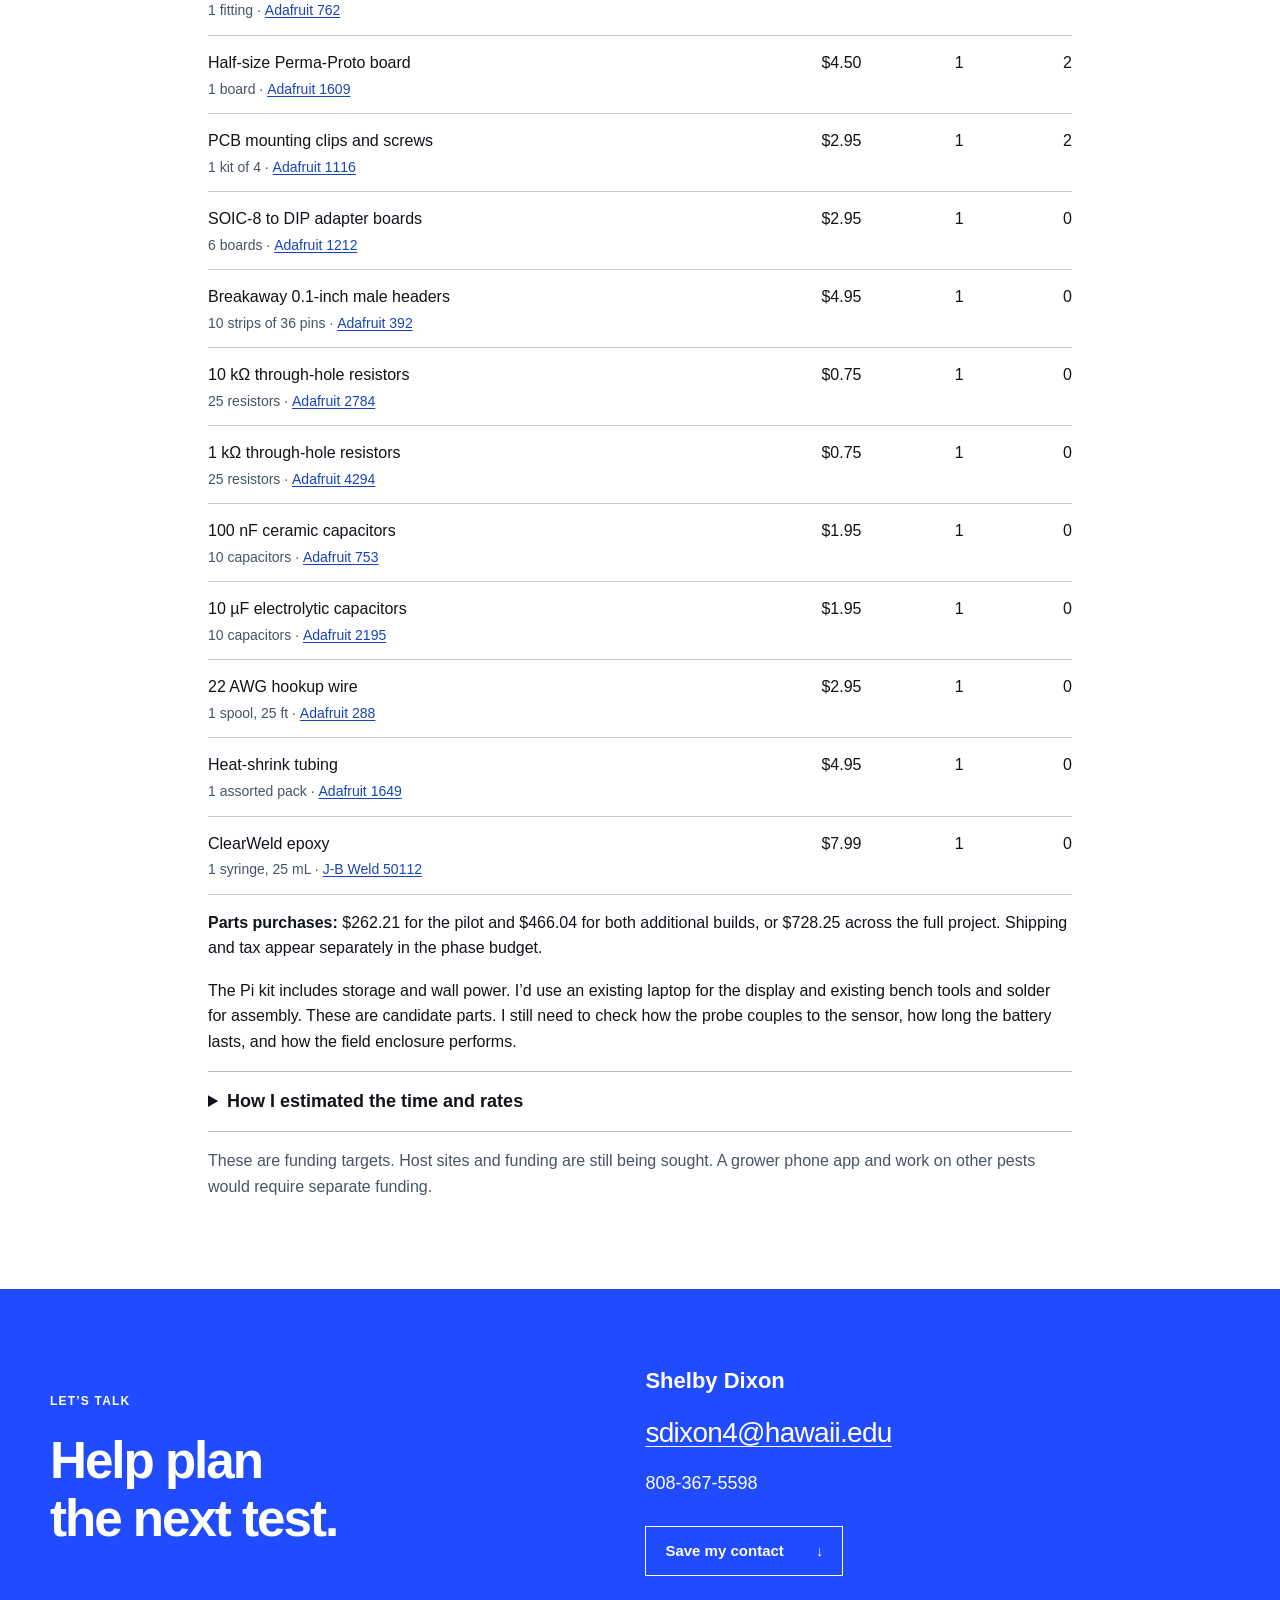
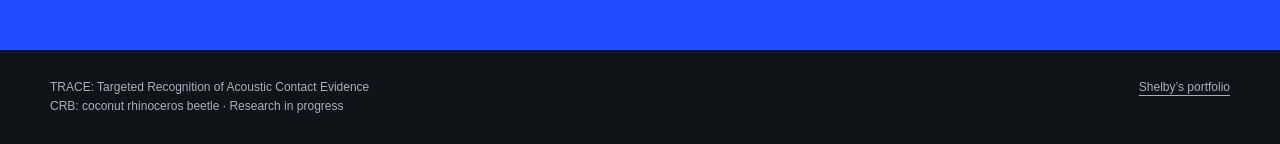
==== commit 28e9dae7: "Add files via upload" ====
--- a/index.html
+++ b/index.html
@@ -1,245 +1,231 @@
-<!DOCTYPE html>
+<!doctype html>
 <html lang="en">
 <head>
-  <meta charset="UTF-8">
+  <meta charset="utf-8">
   <meta name="viewport" content="width=device-width, initial-scale=1">
-  <meta name="description" content="Shelby Dixon builds applied AI, data-validation, automation, and edge-sensing systems grounded in field experience.">
-  <meta name="author" content="Shelby Dixon">
-  <meta name="theme-color" content="#f5f0e7">
-  <meta property="og:title" content="Shelby Dixon | Computer Engineering">
-  <meta property="og:description" content="Shelby Dixon builds applied AI, data-validation, automation, and edge-sensing systems grounded in field experience.">
+  <meta name="theme-color" content="#101318">
+  <title>TRACE-CRB | Shelby Dixon</title>
+  <meta name="description" content="Shelby Dixon’s research notebook: building a contact recorder and exploring a future bug sound library to help growers recognize hidden pest activity.">
+  <link rel="canonical" href="https://shelbydixon.github.io/trace-crb/">
+  <meta property="og:title" content="TRACE-CRB | Listening for hidden pests">
+  <meta property="og:description" content="An early recorder, the first supervised test, and a longer-term idea for helping farmers and backyard growers. Research in progress in Hawaiʻi.">
   <meta property="og:type" content="website">
-  <title>Shelby Dixon | Computer Engineering</title>
-  <link rel="icon" href="favicon.svg" type="image/svg+xml">
+  <meta property="og:url" content="https://shelbydixon.github.io/trace-crb/">
+  <meta property="og:image" content="https://shelbydixon.github.io/trace-crb/assets/dog-and-mulch.webp">
+  <link rel="icon" href="assets/favicon.svg" type="image/svg+xml">
   <link rel="stylesheet" href="styles.css">
 </head>
 <body>
-  <a class="skip-link" href="#main">Skip to content</a>
-
-  <header class="site-header">
-    <nav class="nav container" aria-label="Primary navigation">
-      <a class="brand" href="index.html">
-        <span class="brand-name">Shelby Dixon</span>
-        <span class="brand-role">Computer Engineering · Honolulu</span>
-      </a>
-      <div class="nav-links">
-        <a href="index.html" aria-current="page">Home</a>
-        <a href="projects.html">Selected Work</a>
-        <a href="experience.html">Experience</a>
-        <a href="resume.html">Résumé</a>
-        <a href="contact.html">Contact</a>
-        <a href="https://github.com/shelbydixon" target="_blank" rel="noreferrer">GitHub ↗</a>
-      </div>
-    </nav>
+  <a class="skip-link" href="#project">Skip to the project</a>
+  <header class="masthead wrap">
+    <a class="wordmark" href="#" aria-label="TRACE-CRB home">TRACE<span>-</span>CRB</a>
+    <nav aria-label="Main navigation"><a href="#project">The work</a><a href="#vision">The idea ahead</a><a href="#contact">Contact</a></nav>
   </header>
-
-  <main id="main">
-
-<section class="hero">
-  <div class="container hero-grid">
-    <div>
-      <p class="eyebrow">Farm experience → computer engineering</p>
-      <h1>Engineering grounded in field work.</h1>
-      <p class="hero-lede">
-        I spent more than a decade in farm and field operations before moving
-        into computer engineering. Today I build data-validation tools, backend
-        workflows, and edge-sensing prototypes for practical problems in
-        agriculture, biosecurity, public systems, and infrastructure.
-      </p>
-      <p class="hero-copy">
-        My work spans Python and cloud pipelines, embedded hardware, FPGA,
-        retrieval-augmented generation, technical automation, and the less
-        glamorous work that makes a system defensible: requirements, testing,
-        provenance, and clear communication.
-      </p>
-      <div class="action-row">
-        <a class="button" href="projects.html">View selected work</a>
-        <a class="button button-outline" href="assets/documents/Shelby_Dixon_Resume.pdf" target="_blank">
-          Open résumé PDF
-        </a>
-        <a class="text-link" href="contact.html">Contact me →</a>
-      </div>
-    </div>
-
-    <aside class="hero-aside" aria-label="Current profile">
-      <strong>Current profile</strong>
-      <ul>
-        <li>B.S. Computer Engineering candidate</li>
-        <li>University of Hawaiʻi at Mānoa</li>
-        <li>Expected graduation: December 2026</li>
-        <li>Software Engineering Intern at Oceanit</li>
-        <li>Based in Honolulu, Hawaiʻi</li>
-      </ul>
-    </aside>
-  </div>
-</section>
-
-<section class="identity-bar" aria-label="Technical focus">
-  <div class="container identity-grid">
-    <div class="identity-item">
-      <strong>Applied AI</strong>
-      <span>RAG, embeddings, validation, human oversight</span>
-    </div>
-    <div class="identity-item">
-      <strong>Data and backend</strong>
-      <span>Python, SQL, FastAPI, BigQuery, Cloud Run</span>
-    </div>
-    <div class="identity-item">
-      <strong>Hardware</strong>
-      <span>Raspberry Pi, FPGA, sensors, test equipment</span>
-    </div>
-    <div class="identity-item">
-      <strong>Operating lens</strong>
-      <span>Field constraints, provenance, reliability</span>
-    </div>
-  </div>
-</section>
-
-<section class="section section-light">
-  <div class="container">
-    <div class="section-heading">
-      <div>
-        <p class="eyebrow">Selected work</p>
-        <h2>Projects that show the direction of my engineering.</h2>
-      </div>
-      <p>
-        This is a curated portfolio, not a dump of every repository. These
-        projects best show how I work across hardware, software, data, and
-        real operational constraints.
-      </p>
-    </div>
-
-    <div class="project-list">
-      <article class="project-row">
-        <div class="project-number">01</div>
-        <div>
-          <h3>PUALEI</h3>
-          <p>
-            Low-power plant-health monitoring for space and resilient
-            agriculture using plant-stress sensing, capillary-wick water
-            delivery, and onboard inference.
-          </p>
-          <a class="text-link" href="projects.html#pualei">Read the project overview →</a>
-        </div>
-        <dl class="project-meta">
-          <dt>Role</dt>
-          <dd>Project originator and computer-engineering lead</dd>
-          <dt>Stage</dt>
-          <dd>Ground prototype development</dd>
-        </dl>
-      </article>
-
-      <article class="project-row">
-        <div class="project-number">02</div>
-        <div>
-          <h3>TRACE-CRB</h3>
-          <p>
-            A contact-acoustic field-triage prototype intended to help an
-            inspector decide where closer coconut rhinoceros beetle inspection
-            may be warranted.
-          </p>
-          <a class="text-link" href="projects.html#trace-crb">Read the project overview →</a>
-        </div>
-        <dl class="project-meta">
-          <dt>Role</dt>
-          <dd>Prototype integration, Pi/FPGA pipeline, discovery</dd>
-          <dt>Focus</dt>
-          <dd>Edge sensing and field-facing decision support</dd>
-        </dl>
-      </article>
-
-      <article class="project-row">
-        <div class="project-number">03</div>
-        <div>
-          <h3>VENOM-RAG</h3>
-          <p>
-            A cybersecurity-focused AI demonstration showing how poisoned PDFs
-            and hidden text can influence retrieval and model responses.
-          </p>
-          <a class="text-link" href="projects.html#venom-rag">Read the project overview →</a>
-        </div>
-        <dl class="project-meta">
-          <dt>Role</dt>
-          <dd>Research contributor and reproducibility work</dd>
-          <dt>Tools</dt>
-          <dd>Python, Jupyter, FAISS, embeddings</dd>
-        </dl>
-      </article>
-
-      <article class="project-row">
-        <div class="project-number">04</div>
-        <div>
-          <h3>GRO Control Room</h3>
-          <p>
-            A University of Hawaiʻi Government Relations legislative intelligence
-            platform for monitoring hearings, bills, testimony,
-            votes, and changes relevant to the university.
-          </p>
-          <a class="text-link" href="projects.html#gro-control-room">Read the project overview →</a>
-        </div>
-        <dl class="project-meta">
-          <dt>Role</dt>
-          <dd>Business and technical lead</dd>
-          <dt>Stack</dt>
-          <dd>Python, BigQuery, Apify, FastAPI, Cloud Run</dd>
-        </dl>
-      </article>
-    </div>
-  </div>
-</section>
-
-<section class="section">
-  <div class="container split">
-    <div class="split-title">
-      <p class="eyebrow">Why the background matters</p>
-      <h2>Ten years of field operations changed how I see systems.</h2>
-    </div>
-    <div class="split-copy">
-      <p>
-        Greenhouses, hydroponics, soil production, maintenance, supplies, and
-        partner coordination taught me that a system is not successful because
-        the diagram looks clean. It succeeds when the workflow remains usable,
-        the failure modes are understood, and the evidence is good enough to
-        make the next decision.
-      </p>
-      <p>
-        That is the perspective I bring to AI pipelines, embedded prototypes,
-        and research. I care about source verification, clear limits, human
-        review, and systems that survive contact with the real environment.
-      </p>
-      <a class="text-link" href="experience.html">See my experience →</a>
-    </div>
-  </div>
-</section>
-
-<section class="section section-blue">
-  <div class="container callout">
-    <div>
-      <p class="eyebrow">Publication</p>
-      <h2>Adrian: A Privacy-First Embodied AI Platform</h2>
-      <p>
-        Published in <em>Mānoa Horizons</em>, Volume X. The work examines an
-        embodied AI concept shaped by privacy and ethical design constraints.
-      </p>
-    </div>
-    <a class="button" href="https://hdl.handle.net/10125/112621" target="_blank" rel="noreferrer">
-      Read the publication
-    </a>
-  </div>
-</section>
-
+  <main>
+    <section class="hero wrap" aria-labelledby="headline">
+      <div class="hero-copy">
+        <p class="byline">A research project by Shelby Dixon <span>Hawaiʻi</span></p>
+        <h1 id="headline">After the alert,<br>there’s still<br>a search.</h1>
+        <p class="expansion"><strong>TRACE</strong><br>Targeted Recognition of<br>Acoustic Contact Evidence</p>
+        <p class="intro">I’m building a recorder to explore whether tiny vibrations can help us find the coconut rhinoceros beetle larvae hidden in mulch.</p>
+        <a class="text-link" href="#project">The story so far <span aria-hidden="true">↓</span></a>
+      </div>
+      <figure class="hero-image">
+        <img src="assets/dog-and-mulch.webp" width="1200" height="675" alt="Illustration of a detection dog beside a pile of mulch." fetchpriority="high">
+        <figcaption>An illustration of the question behind this project: after a dog alerts, where do you look?</figcaption>
+      </figure>
+    </section>
+    <div class="status-strip"><p class="wrap"><strong>Where I am now</strong> Early research prototype. Detection of beetle larvae has not yet been demonstrated.</p></div>
+
+    <section class="paper" id="project">
+      <div class="wrap">
+        <div class="place-story">
+          <div class="essay-copy">
+            <p class="margin-note">From Hawaiʻi <span>Niu and the places we grow</span></p>
+            <h2>What’s at stake when a palm is lost</h2>
+            <p class="standfirst">A tree takes years to become part of a place.</p>
+            <p>Niu, the coconut, is part of Hawaiʻi’s food and cultural life. The community movement <a href="https://www.puuhonua-society.org/niu-now">NiU NOW!</a> describes it as a “tree of life” and works to renew coconut groves, cultural knowledge, and food security. Protecting palms means more than preserving scenery.</p>
+          </div>
+          <figure class="palm-photo">
+            <img src="assets/crb-damage-hawaii.webp" width="1013" height="1800" alt="A coconut palm in Hawaiʻi with severely damaged fronds." loading="lazy">
+            <figcaption>Coconut palm in Hawaiʻi with severe CRB damage, June 2015.<br>Photo: <a href="https://www.flickr.com/photos/scotnelson/19875950389/">Kailee Tam, via Scot Nelson</a>. <a href="https://creativecommons.org/publicdomain/zero/1.0/">CC0</a>.</figcaption>
+          </figure>
+        </div>
+        <div class="larva-story">
+          <figure class="larva-photo">
+            <img src="assets/crb-larvae-hdoa.webp" width="1600" height="1200" alt="Late-stage coconut rhinoceros beetle larvae laid out in a specimen display." loading="lazy">
+            <figcaption>Late-stage CRB larvae on display at HDOA in Honolulu, September 2017. This is a specimen display, not a TRACE test.<br>Photo: <a href="https://www.flickr.com/photos/starr-environmental/39499675840/">Forest &amp; Kim Starr</a>. <a href="https://creativecommons.org/licenses/by/2.0/">CC BY 2.0</a>.</figcaption>
+          </figure>
+          <div class="essay-copy">
+            <h3>The part you can’t see</h3>
+            <p>Adult beetles damage a palm’s growing crown. Their larvae feed in decaying plant material, including green-waste piles. <a class="inline-source" href="https://www.fs.usda.gov/foresthealth/docs/fidls/FIDL-191-CoconutRhinocerosBeetle.pdf#page=2">USDA Forest Service</a></p>
+            <p>A detection dog can alert a crew to a suspect pile. Finding the coconut rhinoceros beetle larvae inside can still take digging. I’m starting with a specific question: could a contact recorder help a crew narrow that search?</p>
+            <p>That means learning what the recorder picks up when larvae are present, and what it picks up when they aren’t.</p>
+          </div>
+        </div>
+      </div>
+    </section>
+
+    <section class="bench wrap" aria-labelledby="bench-heading">
+      <header class="section-heading"><p class="margin-note">On the bench</p><h2 id="bench-heading">The recorder I’ve been working on</h2></header>
+      <div class="bench-photos">
+        <figure class="experiment-photo">
+          <a class="photo-link" href="assets/trace-bench.webp" aria-label="Open the full bench work photograph">
+            <img src="assets/trace-bench.webp" width="1152" height="1536" alt="Shelby working with the early recorder’s wiring at a laboratory bench." loading="lazy">
+          </a>
+          <figcaption>Working on the early contact-sensor setup, summer 2026. This was prototype development, not a test with larvae. <a href="assets/trace-bench.webp">Open full photograph</a>.</figcaption>
+        </figure>
+        <figure class="experiment-photo">
+          <a class="photo-link" href="assets/trace-recorder-overview.webp" aria-label="Open the full recorder overview photograph">
+            <img src="assets/trace-recorder-overview.webp" width="1260" height="1680" alt="Overview of the early recorder’s circuit board, small computer, and back of its touchscreen." loading="lazy">
+          </a>
+          <figcaption>The early recorder’s circuit, computer, and touchscreen, summer 2026. This was prototype development, not a test with larvae. <a href="assets/trace-recorder-overview.webp">Open full photograph</a>.</figcaption>
+        </figure>
+      </div>
+      <div class="bench-notes">
+        <div class="essay-copy">
+          <p>TRACE-CRB grew out of my farming experience and a summer 2026 engineering project at Oceanit. I began building a contact sensor and software to explore a practical question: could vibration help crews decide where to inspect first?</p>
+          <p>I’ve built an early contact recorder and software for viewing and saving its recordings.</p>
+          <p>Think of a stethoscope for vibrations. The sensor touches a surface and picks up tiny movements traveling through it. It records what happens; it doesn’t yet tell me whether a larva is there.</p>
+        </div>
+        <aside class="evidence-note">
+          <h3>What the tests show so far</h3>
+          <p>My bench tests showed a response to taps and vibration. A mark on the screen is evidence of movement, not proof of a beetle. Handling and background activity can appear in the recording too.</p>
+        </aside>
+      </div>
+    </section>
+
+    <section class="first-test paper" id="next">
+      <div class="wrap essay-lead">
+        <p class="margin-note">The next experiment</p>
+        <div class="essay-copy">
+          <h2>Record the same kind of material, with and without confirmed larvae.</h2>
+          <p>I want to make those recordings under supervision and in similar conditions. Then I can compare them and find out whether there is something useful to follow up.</p>
+          <p>The first job is careful recording. A disappointing result is still useful if it tells me what needs to change.</p>
+        </div>
+      </div>
+    </section>
+
+    <section class="vision wrap" id="vision" aria-labelledby="vision-heading">
+      <p class="margin-note">Where I want this to go <span>Future research</span></p>
+      <h2 id="vision-heading">A bug sound library.<br>Eventually, a useful alert<br>on a grower’s phone.</h2>
+      <div class="vision-intro essay-copy">
+        <p>The long-term goal is to help farmers and backyard growers recognize hidden pest activity earlier. TRACE would build a library of recordings from confirmed insects, then use machine learning to recognize patterns associated with different pests.</p>
+        <p>Eventually, a sensor connected to a phone app could alert growers to suspicious activity and suggest which pest may be responsible.</p>
+      </div>
+      <div class="research-route">
+        <article>
+          <h3>First, know what made the recording.</h3>
+          <p>Start with confirmed coconut rhinoceros beetles and background samples. Later, add confirmed palm weevil and termite species, each with its own recordings and tests. Label the insect, material, and conditions so the examples mean something.</p>
+        </article>
+        <article>
+          <h3>Then, teach software what to listen for.</h3>
+          <p>Use that library to train machine-learning software, then test it on recordings it hasn’t seen. It would need to distinguish pest activity from other movement and show how often it gets things wrong.</p>
+        </article>
+        <article>
+          <h3>Only then, work toward phone alerts.</h3>
+          <p>A future app could turn those findings into an alert and a possible pest identification. That would need testing in the conditions growers actually face before anyone could rely on it.</p>
+        </article>
+      </div>
+      <p class="vision-status">A verified library covering these pests, a tested pest-identification model, and phone alerts are future goals. TRACE has not demonstrated those capabilities. The <a href="#funding">$25,000 field prototype budget</a> includes a $5,000 pilot to test the recorder in mulch.</p>
+      <aside class="separate-research" aria-labelledby="nematode-heading">
+        <h3 id="nematode-heading">A separate research question</h3>
+        <p>Also exploring root-knot nematodes. Detection method still to be established.</p>
+      </aside>
+      <p class="source-note">There is a history of research to build on. Richard Mankin’s <a href="https://www.ars.usda.gov/southeast-area/gainesville-fl/cmave/insect-behavior-and-biocontrol-research/people/richard-mankin/sound-library/">USDA ARS Bug Bytes library</a> includes insect and background recordings, including weevils and termites. It is a research reference for this project; those recordings are not presented as my own.</p>
+    </section>
+
+    <section class="funding paper" id="funding" aria-labelledby="funding-heading">
+      <div class="wrap">
+        <div class="funding-layout">
+          <div class="funding-intro">
+            <p class="margin-note">Funding the field test</p>
+            <h2 id="funding-heading">What $25,000<br>would let us test</h2>
+            <p>I’m seeking $25,000 in total. The first $5,000 pays for a supervised pilot. If the recordings give us a signal worth pursuing, the remaining $20,000 would put a prototype in a field crew’s hands.</p>
+            <a class="support-link" href="mailto:sdixon4@hawaii.edu?subject=TRACE-CRB%20field%20research">Discuss funding or host a test</a>
+          </div>
+          <div class="funding-detail funding-milestones">
+            <h3>$5,000 · Can we hear a difference?</h3>
+            <p>I’d use the existing bench recorder to compare mulch containing confirmed larvae with similar mulch a host inspects for comparison. We’d log what the host actually found, flag uncertain samples, and save the audio. The pilot would deliver paired recordings and a short report on whether further testing makes sense.</p>
+            <h3>$20,000 more · Can a crew repeat it?</h3>
+            <p>I’d build two portable recorders, give a crew a repeatable setup, and check how the signal changes with the operator, mulch, or background noise. I’d set aside entire visits for a separate check and report when the signal disappears or ordinary activity looks like a hit.</p>
+            <p>Researchers recorded CRB activity in palms and logs on Guam. Whether this recorder can pick it up reliably in Hawaiʻi mulch is the question these visits would answer. <a href="https://www.ars.usda.gov/research/publications/publication/?seqNo115=241092">Read the Guam study</a>.</p>
+          </div>
+        </div>
+
+        <div class="field-budget">
+          <h3>Where the money goes</h3>
+          <p class="field-budget-intro">Four proposed pilot visits, followed by ten additional visits on Oʻahu. Most of the budget pays for the people who build and check the recorder, document what’s in the mulch, and review the audio.</p>
+          <table class="budget phase-costs">
+            <caption>Proposed direct costs in US dollars</caption>
+            <thead><tr><th scope="col">Cost and basis</th><th scope="col">Pilot</th><th scope="col">After pilot</th></tr></thead>
+            <tbody>
+              <tr><th scope="row">Engineering and analysis <small>80 pilot hours and 320 additional hours at $45/hour.</small></th><td>$3,600</td><td>$14,400</td></tr>
+              <tr><th scope="row">Field technician <small>16 and 120 hours at $25/hour for confirming samples, labeling and field notes.</small></th><td>$400</td><td>$3,000</td></tr>
+              <tr><th scope="row">Electronics, probe and assembly materials <small>One pilot reference purchase and two additional recorders. Shared parts packs carry into the second phase.</small></th><td>$262.21</td><td>$466.04</td></tr>
+              <tr><th scope="row">Local mileage <small>4 round trips × 50 miles, then 10 trips × 60 miles, at $0.76/mile.</small></th><td>$152</td><td>$456</td></tr>
+              <tr><th scope="row">Field supplies <small>4 visits and 10 additional visits at $30 per visit for labels, sample containers and cleaning supplies.</small></th><td>$120</td><td>$300</td></tr>
+              <tr><th scope="row">Shipping and tax allowance <small>$50 for the pilot, $100 for the two additional sets. Confirm at checkout.</small></th><td>$50</td><td>$100</td></tr>
+              <tr><th scope="row">Reserve <small>For repeat visits, failed components, or price changes, as needed.</small></th><td>$415.79</td><td>$1,277.96</td></tr>
+            </tbody>
+            <tfoot><tr><th scope="row">Phase total</th><td>$5,000</td><td>$20,000</td></tr></tfoot>
+          </table>
+          <p class="funding-total">Total funding request <strong>$25,000</strong></p>
+
+          <details class="budget-disclosure" id="recorder-bom" open>
+            <summary>Recorder bill of materials <span>$262.21 pilot purchase</span></summary>
+            <p>I priced the items below for one pilot reference set and two additional portable recorders. The first purchase includes full packs of small parts. A zero in the last column means there should be enough left for the later builds.</p>
+            <table class="budget parts-costs bom-parts">
+              <caption>US supplier listings checked November 20, 2026. Quantities are purchase units.</caption>
+              <thead><tr><th scope="col">Part and supplier</th><th scope="col">Pack price</th><th scope="col">Pilot qty.</th><th scope="col">Later qty.</th></tr></thead>
+              <tbody>
+                <tr><th scope="row">Raspberry Pi 4B starter kit, 2 GB<small>1 kit · <a href="https://www.pishop.us/product/raspberry-pi-4b-starter-kit-pro/">PiShop K2B-1315-2-2GB</a></small></th><td>$134.45</td><td>1</td><td>2</td></tr>
+                <tr><th scope="row">Nano 10,000 mAh USB-C power bank<small>1 power bank · <a href="https://www.anker.com/products/a1259-built-in-cable-power-bank-10000mah">Anker A1259</a></small></th><td>$49.99</td><td>1</td><td>2</td></tr>
+                <tr><th scope="row">Protective electronics enclosure<small>1 enclosure · <a href="https://www.adafruit.com/product/905">Adafruit 905</a></small></th><td>$19.95</td><td>1</td><td>2</td></tr>
+                <tr><th scope="row">USB audio adapter with mic input<small>1 adapter · <a href="https://www.adafruit.com/product/1475">Adafruit 1475</a></small></th><td>$4.95</td><td>1</td><td>2</td></tr>
+                <tr><th scope="row">Dual op amp, SOIC-8<small>1 chip, cut tape · <a href="https://www.digikey.com/en/products/detail/analog-devices-inc/AD8602ARZ-REEL7/995987">DigiKey AD8602ARZ-REEL7CT-ND</a></small></th><td>$3.00</td><td>1</td><td>2</td></tr>
+                <tr><th scope="row">Wired piezo contact element<small>1 element · <a href="https://www.adafruit.com/product/1739">Adafruit 1739</a></small></th><td>$0.95</td><td>1</td><td>2</td></tr>
+                <tr><th scope="row">Stainless steel probe stock<small>1 rod, 3/16 in × 12 in · <a href="https://ksmetals.com/products/ssr-3-16">K&amp;S 87137</a></small></th><td>$6.99</td><td>1</td><td>2</td></tr>
+                <tr><th scope="row">Shielded audio cable and 3.5 mm plug<small>1 cable, 1.83 m · <a href="https://www.tensility.com/products/053-0281r">Tensility 053-0281R</a></small></th><td>$3.34</td><td>1</td><td>2</td></tr>
+                <tr><th scope="row">PG-7 cable gland<small>1 fitting · <a href="https://www.adafruit.com/product/762">Adafruit 762</a></small></th><td>$1.95</td><td>1</td><td>2</td></tr>
+                <tr><th scope="row">Half-size Perma-Proto board<small>1 board · <a href="https://www.adafruit.com/product/1609">Adafruit 1609</a></small></th><td>$4.50</td><td>1</td><td>2</td></tr>
+                <tr><th scope="row">PCB mounting clips and screws<small>1 kit of 4 · <a href="https://www.adafruit.com/product/1116">Adafruit 1116</a></small></th><td>$2.95</td><td>1</td><td>2</td></tr>
+                <tr><th scope="row">SOIC-8 to DIP adapter boards<small>6 boards · <a href="https://www.adafruit.com/product/1212">Adafruit 1212</a></small></th><td>$2.95</td><td>1</td><td>0</td></tr>
+                <tr><th scope="row">Breakaway 0.1-inch male headers<small>10 strips of 36 pins · <a href="https://www.adafruit.com/product/392">Adafruit 392</a></small></th><td>$4.95</td><td>1</td><td>0</td></tr>
+                <tr><th scope="row">10 kΩ through-hole resistors<small>25 resistors · <a href="https://www.adafruit.com/product/2784">Adafruit 2784</a></small></th><td>$0.75</td><td>1</td><td>0</td></tr>
+                <tr><th scope="row">1 kΩ through-hole resistors<small>25 resistors · <a href="https://www.adafruit.com/product/4294">Adafruit 4294</a></small></th><td>$0.75</td><td>1</td><td>0</td></tr>
+                <tr><th scope="row">100 nF ceramic capacitors<small>10 capacitors · <a href="https://www.adafruit.com/product/753">Adafruit 753</a></small></th><td>$1.95</td><td>1</td><td>0</td></tr>
+                <tr><th scope="row">10 µF electrolytic capacitors<small>10 capacitors · <a href="https://www.adafruit.com/product/2195">Adafruit 2195</a></small></th><td>$1.95</td><td>1</td><td>0</td></tr>
+                <tr><th scope="row">22 AWG hookup wire<small>1 spool, 25 ft · <a href="https://www.adafruit.com/product/288">Adafruit 288</a></small></th><td>$2.95</td><td>1</td><td>0</td></tr>
+                <tr><th scope="row">Heat-shrink tubing<small>1 assorted pack · <a href="https://www.adafruit.com/product/1649">Adafruit 1649</a></small></th><td>$4.95</td><td>1</td><td>0</td></tr>
+                <tr><th scope="row">ClearWeld epoxy<small>1 syringe, 25 mL · <a href="https://www.jbweld.com/product/clearweld-syringe">J-B Weld 50112</a></small></th><td>$7.99</td><td>1</td><td>0</td></tr>
+              </tbody>
+            </table>
+            <p><strong>Parts purchases:</strong> $262.21 for the pilot and $466.04 for both additional builds, or $728.25 across the full project. Shipping and tax appear separately in the phase budget.</p>
+            <p>The Pi kit includes storage and wall power. I’d use an existing laptop for the display and existing bench tools and solder for assembly. These are candidate parts. I still need to check how the probe couples to the sensor, how long the battery lasts, and how the field enclosure performs.</p>
+          </details>
+          <details class="budget-disclosure">
+            <summary>How I estimated the time and rates</summary>
+            <p><strong>Engineering.</strong> The pilot allows 24 hours for recorder checks, 24 for supervised recording, and 32 for reviewing audio and writing up results. The next phase allows 80 hours for field-ready builds, 80 for fieldwork, 120 for audio review and comparisons, and 40 for crew instructions and findings.</p>
+            <p><strong>Field support.</strong> The pilot allows four technician hours per visit. The next phase allows eight on site and four for checking labels and reconciling field notes per visit. Hawaiʻi’s 2025 wage survey reports Honolulu mean hourly wages of $45.82 for electronics engineering technicians and $24.41 for agricultural technicians. These anchor the proposed $45 and $25 hourly rates. <a href="https://files.hawaii.gov/dbedt/economic/data_reports/DLIR/OEWS-2025-Publication.pdf#page=29">State wage survey, Table 6</a>.</p>
+            <p><strong>Travel and access.</strong> Mileage uses the second-half 2026 business rate as a benchmark. Visit counts, distances, supplies, and shipping are planning allowances. The estimate assumes a host can provide supervised site access in kind. Site fees or institutional overhead would require a revised budget. <a href="https://www.irs.gov/tax-professionals/standard-mileage-rates">IRS mileage rates</a>.</p>
+          </details>
+          <p class="budget-scope">These are funding targets. Host sites and funding are still being sought. A grower phone app and work on other pests would require separate funding.</p>
+        </div>
+      </div>
+    </section>
+    <section class="contact" id="contact" aria-labelledby="contact-heading">
+      <div class="wrap contact-grid">
+        <div><p class="eyebrow">Let’s talk</p><h2 id="contact-heading">Help plan<br>the next test.</h2></div>
+        <div class="contact-details">
+          <p class="name">Shelby Dixon</p>
+          <a class="email" href="mailto:sdixon4@hawaii.edu?subject=TRACE-CRB">sdixon4@hawaii.edu</a>
+          <a class="phone" href="tel:+18083675598">808-367-5598</a>
+          <a class="download" href="shelby-dixon.vcf" download>Save my contact <span aria-hidden="true">↓</span></a>
+        </div>
+      </div>
+    </section>
   </main>
-
-  <footer class="site-footer">
-    <div class="container footer-row">
-      <p><strong>Shelby Dixon</strong><br>Computer Engineering · Honolulu, Hawaiʻi</p>
-      <div class="footer-links">
-        <a href="mailto:sdixon4@hawaii.edu">Email</a>
-        <a href="https://www.linkedin.com/in/shelby-dixon-531096308/" target="_blank" rel="noreferrer">LinkedIn</a>
-        <a href="https://github.com/shelbydixon" target="_blank" rel="noreferrer">GitHub</a>
-        <a href="assets/documents/Shelby_Dixon_Resume.pdf" target="_blank">Résumé PDF</a>
-      </div>
-    </div>
-  </footer>
+  <footer class="wrap footer"><span>TRACE: Targeted Recognition of Acoustic Contact Evidence<br>CRB: coconut rhinoceros beetle · Research in progress</span><a href="https://shelbydixon.github.io/">Shelby’s portfolio</a></footer>
 </body>
 </html>
--- a/styles.css
+++ b/styles.css
@@ -1,809 +1,53 @@
-:root {
-  --paper: #f5f0e7;
-  --paper-light: #fffdf8;
-  --ink: #172334;
-  --navy: #153a5b;
-  --cobalt: #2f5f91;
-  --rust: #a84e39;
-  --gold: #b88b38;
-  --muted: #5f6870;
-  --line: #c9c0b2;
-  --soft-blue: #e7eef3;
-  --max: 1160px;
+:root{color-scheme:dark;--ink:#101318;--blue:#204bff;--white:#fff;--muted:#b8bec8;--line:#3b414c;font-family:Arial,Helvetica,sans-serif;font-synthesis:none}
+*{box-sizing:border-box}html{scroll-behavior:smooth;scroll-padding-top:24px}body{margin:0;background:var(--ink);color:var(--white);font-size:18px;line-height:1.6}a{color:inherit;text-decoration-thickness:1px;text-underline-offset:4px}a:focus-visible{outline:3px solid currentColor;outline-offset:6px}p,h1,h2,h3,figure{margin:0}img{display:block;max-width:100%;height:auto}[hidden]{display:none!important}.wrap{width:min(1180px,calc(100% - 88px));margin-inline:auto}.skip-link{position:absolute;top:-100px;left:20px;background:white;color:var(--ink);padding:12px;z-index:20}.skip-link:focus{top:16px}
+.masthead{display:flex;align-items:center;justify-content:space-between;padding-block:26px;border-bottom:1px solid var(--line)}.wordmark{font-size:25px;font-weight:800;letter-spacing:-1px;text-decoration:none;white-space:nowrap}.wordmark span{color:#7190ff;padding-inline:2px}.masthead nav{display:flex;gap:32px;font-size:14px}.masthead nav a{text-decoration:none}.masthead nav a:hover{text-decoration:underline}
+.hero{display:grid;grid-template-columns:1fr 1.08fr;align-items:center;gap:36px;padding-block:62px 70px;min-height:720px}.byline{font-size:13px;color:#b9c4e5;margin-bottom:27px;line-height:1.7}.byline span{display:block;color:#8f98a8}.hero h1{font-size:clamp(48px,5.65vw,72px);line-height:1.03;letter-spacing:-.05em;font-weight:750}.expansion{font-size:18px;line-height:1.4;max-width:390px;margin-top:31px;color:#e4e8f2}.expansion strong{font-size:12px;letter-spacing:.12em;color:#9bb0ff;display:inline-block;margin-bottom:6px}.intro{font-family:Georgia,'Times New Roman',serif;font-size:20px;line-height:1.5;color:#c5cbd5;max-width:425px;margin-top:23px}.text-link{display:inline-block;font-size:14px;margin-top:28px;text-decoration:none;border-bottom:1px solid #8294d8;padding-bottom:7px}.text-link span{padding-left:30px}.hero-image img{width:100%;height:auto}figcaption{font-size:12px;font-family:Arial,Helvetica,sans-serif;line-height:1.55;color:#a5aebb;margin-top:12px}figcaption a{text-decoration-color:#7b8596}.hero-image figcaption{max-width:420px;margin-left:auto;text-align:right;font-size:11px}.status-strip{border-top:1px solid var(--line);border-bottom:1px solid var(--line)}.status-strip p{font-size:13px;color:#c6cbd4;padding-block:19px}.status-strip strong{color:#fff;margin-right:18px;font-weight:700}
+.paper{background:#fff;color:var(--ink);padding-block:90px}.paper figcaption{color:#5c6573}.margin-note{font-family:Arial,Helvetica,sans-serif!important;font-size:12px!important;font-weight:700;line-height:1.5!important;letter-spacing:.08em;text-transform:uppercase;color:#a7b8ff;margin-bottom:23px!important}.margin-note span{display:block;font-size:11px;letter-spacing:.02em;text-transform:none;font-weight:400;color:#b4bccb;margin-top:5px}.paper .margin-note{color:var(--blue)}.paper .margin-note span{color:#646d7c}h2{font-family:Arial,Helvetica,sans-serif;font-size:clamp(32px,3.7vw,46px);font-weight:750;line-height:1.12;letter-spacing:-.04em;margin-bottom:28px}h3{font-family:Arial,Helvetica,sans-serif;font-size:25px;line-height:1.3;letter-spacing:-.025em;margin-bottom:18px}.essay-copy{font-family:Georgia,'Times New Roman',serif;font-size:19px;line-height:1.68}.essay-copy p{margin-bottom:22px}.essay-copy p:last-child{margin-bottom:0}.essay-copy a{text-decoration-color:#9ca6b8}.standfirst{font-size:25px;line-height:1.45;letter-spacing:-.025em}.place-story{display:grid;grid-template-columns:1fr .82fr;gap:90px;align-items:center}.place-story .essay-copy{max-width:540px}.palm-photo{width:min(100%,390px);justify-self:end}.palm-photo img{width:100%;height:auto}.larva-story{display:grid;grid-template-columns:1.08fr 1fr;gap:74px;align-items:center;margin-top:88px;padding-top:72px;border-top:1px solid #ccd1d8}.larva-photo img{width:100%;height:auto}
+.bench{padding-block:88px}.section-heading{display:grid;grid-template-columns:220px 1fr;gap:42px;margin-bottom:40px;align-items:start}.section-heading .margin-note{padding-top:8px}.section-heading h2{max-width:720px;margin-bottom:0}.experiment-photo{width:100%;margin-bottom:44px}.experiment-photo img{max-height:740px;margin-inline:auto;object-fit:contain}.experiment-photo figcaption{max-width:800px;margin-inline:auto}.bench-notes{display:grid;grid-template-columns:1.24fr 1fr;gap:70px;align-items:start}.bench-notes .essay-copy{color:#d3d8e1}.evidence-note{border-left:3px solid var(--blue);padding-left:25px;font-size:15px;line-height:1.7;color:#b9c1cf}.evidence-note h3{font-size:18px;margin-bottom:15px;color:white;letter-spacing:-.01em}.essay-lead{display:grid;grid-template-columns:220px minmax(0,740px);gap:42px}.first-test .margin-note{padding-top:8px}
+.vision{padding-block:92px 88px}.vision>h2{font-size:clamp(38px,4.9vw,64px);max-width:940px;line-height:1.08;letter-spacing:-.045em;margin-bottom:42px}.vision-intro{max-width:770px;margin-left:auto;color:#d3d8e1}.research-route{margin-top:58px;border-top:1px solid var(--line)}.research-route article{display:grid;grid-template-columns:1fr 1.28fr;gap:68px;border-bottom:1px solid var(--line);padding-block:28px}.research-route h3{font-size:24px;max-width:320px;margin-bottom:0}.research-route p{font-size:16px;color:#bdc5d2;line-height:1.7}.vision-status{max-width:790px;margin:35px 0 0 auto;padding-left:22px;border-left:3px solid #7190ff;font-size:15px;line-height:1.7;color:#e2e7f0}.source-note{max-width:790px;margin:25px 0 0 auto;color:#b4bdcc;font-size:13px;line-height:1.7}
+.funding-layout{display:grid;grid-template-columns:.9fr 1.1fr;gap:84px}.funding-intro>p:not(.margin-note){font-family:Georgia,'Times New Roman',serif;font-size:18px;line-height:1.65;margin-bottom:20px}.support-link{display:inline-block;margin-top:11px;padding:13px 20px;background:var(--blue);color:#fff;font-size:15px;font-weight:700;text-decoration:none;min-height:48px}.support-link:hover{background:#153bd1}.budget{width:100%;border-collapse:collapse;margin:0 0 15px;font-size:15px}.budget caption{text-align:left;font-size:14px;font-weight:700;margin-bottom:14px}.budget th,.budget td{text-align:left;padding:14px 0;border-bottom:1px solid #c6cdd7;vertical-align:top}.budget thead{font-size:12px;color:#555e6b}.budget tbody th{font-weight:400;padding-right:20px}.budget td{text-align:right;white-space:nowrap}.budget tfoot{font-weight:700}.budget-note{font-size:12px;line-height:1.65;color:#596372;margin-bottom:33px}.funding-detail h3{font-size:21px;margin-bottom:13px}.funding-detail>p:not(.budget-note){font-size:15px;line-height:1.65;margin-bottom:16px;color:#394353}.access-note{font-family:Georgia,'Times New Roman',serif;font-size:19px;line-height:1.65;border-top:1px solid #c6cdd7;margin-top:54px;padding-top:30px}
+.contact{background:var(--blue);padding-block:74px}.contact-grid{display:grid;grid-template-columns:1fr 1.1fr;gap:64px;align-items:center}.eyebrow{font-size:12px;font-weight:700;letter-spacing:.1em;text-transform:uppercase;margin-bottom:21px}.contact h2{font-size:clamp(36px,4vw,52px);margin-bottom:0}.contact-details{display:flex;flex-direction:column;align-items:flex-start;gap:13px}.name{font-size:22px;font-weight:700}.email{font-size:clamp(19px,2.2vw,28px);letter-spacing:-.025em}.phone{font-size:18px;text-decoration:none}.download{border:1px solid #fff;padding:12px 19px;margin-top:15px;text-decoration:none;font-size:15px;font-weight:700;min-height:48px}.download:hover{background:#fff;color:var(--blue)}.download span{padding-left:28px}.footer{display:flex;justify-content:space-between;gap:30px;padding-block:28px;font-size:12px;color:#a7afbd}.footer a{white-space:nowrap}
+@media(max-width:900px){.wrap{width:calc(100% - 56px)}.hero{grid-template-columns:1fr 1fr;gap:15px}.hero h1{font-size:58px}.hero-image{align-self:center}.hero-image figcaption{font-size:10px}.place-story{gap:44px}.larva-story{gap:40px}.section-heading,.essay-lead{grid-template-columns:160px 1fr;gap:28px}.bench-notes{gap:40px}.funding-layout{gap:44px}.research-route article{gap:40px}}
+@media(max-width:700px){.wrap{width:calc(100% - 40px)}.masthead{padding-block:22px}.masthead nav{gap:20px;font-size:12px}.masthead nav a:nth-child(2){display:none}.wordmark{font-size:22px}.hero{grid-template-columns:1fr;min-height:auto;padding-block:42px 35px;gap:35px}.hero h1{font-size:60px}.intro{max-width:520px;font-size:19px}.expansion{font-size:17px}.hero-image{max-width:560px;justify-self:center}.hero-image figcaption{font-size:11px;max-width:390px}.byline{margin-bottom:22px}.status-strip p{font-size:12px}.status-strip strong{display:block;margin-bottom:4px}.paper,.bench,.vision{padding-block:58px}.place-story,.larva-story,.bench-notes,.funding-layout,.contact-grid{grid-template-columns:1fr;gap:32px}.place-story .essay-copy{max-width:none}.palm-photo{width:min(100%,430px);justify-self:center}.larva-story{margin-top:54px;padding-top:48px}.larva-story .essay-copy{grid-row:1}.essay-copy{font-size:18px}.standfirst{font-size:23px}h2{font-size:36px}.section-heading,.essay-lead{grid-template-columns:1fr;gap:0}.section-heading{margin-bottom:30px}.section-heading .margin-note,.first-test .margin-note{padding-top:0}.section-heading h2{max-width:620px}.bench-notes{gap:31px}.evidence-note{font-size:14px}.evidence-note h3{font-size:18px}.vision>h2{font-size:44px;line-height:1.1;margin-bottom:30px}.vision-intro{margin-left:0}.research-route{margin-top:36px}.research-route article{grid-template-columns:1fr;gap:13px;padding-block:25px}.research-route h3{font-size:22px;max-width:none}.research-route p{font-size:15px}.vision-status,.source-note{margin-left:0}.funding-layout{gap:40px}.budget{font-size:14px}.access-note{font-size:18px;margin-top:38px}.contact{padding-block:55px}.contact-grid{gap:32px}.footer{flex-direction:column;gap:15px}.footer a{align-self:flex-start}}
+@media(max-width:380px){.hero h1{font-size:51px}.vision>h2{font-size:38px}.masthead nav{gap:14px}.email{font-size:21px}.budget tbody th{padding-right:12px}}
+@media(prefers-reduced-motion:reduce){html{scroll-behavior:auto}}
+
+.bench-photos{display:grid;grid-template-columns:repeat(2,minmax(0,1fr));gap:32px;margin-bottom:42px}.bench-photos .experiment-photo{margin:0}.bench-photos .photo-link{display:flex;align-items:center;justify-content:center;background:#0d1014;cursor:zoom-in}.bench-photos img{width:auto;height:auto;max-width:100%;max-height:min(68vh,700px);object-fit:contain}.bench-photos figcaption>a{white-space:nowrap}.bench-photos figcaption{max-width:none}.inline-source{font-family:Arial,Helvetica,sans-serif;font-size:11px;white-space:nowrap}
+@media(max-width:700px){.bench-photos{grid-template-columns:1fr;gap:31px;margin-bottom:33px}}
+
+.separate-research{margin:30px 0 26px 33.3%;padding-top:22px;border-top:1px solid #3b4350}.separate-research h3{font-size:18px;margin-bottom:8px}.separate-research p{font-size:15px;color:#c3cad5}.bench-photos .photo-link:focus-visible{outline-color:#b6c4ff}@media(max-width:700px){.separate-research{margin-left:0}.bench-photos img{max-height:65vh}}
+
+/* The field budget uses the same paper, ink, and blue as the research page. */
+.funding-milestones h3 + p { margin-bottom: 1.35rem; }
+.funding-milestones a, .field-budget a { color: #1745b8; text-underline-offset: .16em; }
+.field-budget { max-width: 54rem; margin: 3.5rem auto 0; }
+.field-budget h3 { font-size: clamp(1.65rem, 4vw, 2.45rem); margin: 0 0 .6rem; }
+.field-budget-intro, .budget-disclosure p, .budget-scope { font-size: 1rem; line-height: 1.6; }
+.field-budget-intro { max-width: 48rem; margin: 0 0 1.5rem; }
+.field-budget .budget { font-variant-numeric: tabular-nums; font-size: 1rem; }
+.field-budget .budget caption, .field-budget .budget thead { font-size: .875rem; }
+.phase-costs thead th:not(:first-child), .parts-costs thead th:last-child { text-align: right; }
+.phase-costs th:first-child { width: 66%; }
+.phase-costs td, .phase-costs thead th:not(:first-child) { padding-left: .65rem; }
+.phase-costs tbody th { font-weight: 700; }
+.phase-costs small { display: block; margin-top: .22rem; color: #475466; font-size: .875rem; font-weight: 400; line-height: 1.45; }
+.funding-total { display: flex; align-items: baseline; justify-content: space-between; gap: 1rem; margin: 0 0 1.1rem; color: #122a64; font-weight: 700; }
+.funding-total strong { font-size: 1.6rem; }
+.budget-disclosure { border-top: 1px solid #aeb8c5; }
+.budget-disclosure:last-of-type { border-bottom: 1px solid #aeb8c5; }
+.budget-disclosure summary { padding: 1.05rem 0; cursor: pointer; font-size: 1.125rem; font-weight: 700; line-height: 1.4; }
+.budget-disclosure summary span { color: #405175; font-size: .875rem; white-space: nowrap; margin-left: .4rem; }
+.budget-disclosure p { margin: .15rem 0 1.05rem; }
+.parts-costs tbody a { font-size: .875rem; display: inline-block; margin-left: .25rem; }
+.budget-scope { color: #475466; margin-top: 1rem; }
+@media (max-width: 540px) {
+  .field-budget { margin-top: 2.2rem; }
+  .field-budget .budget { font-size: .875rem; }
+  .phase-costs th:first-child { width: auto; }
+  .phase-costs tbody th { padding-right: .2rem; }
+  .phase-costs td, .phase-costs thead th:not(:first-child) { padding-left: .4rem; }
+  .budget-disclosure summary span { display: block; margin-left: 1rem; }
 }
-
-* {
-  box-sizing: border-box;
-}
-
-html {
-  scroll-behavior: smooth;
-}
-
-body {
-  margin: 0;
-  color: var(--ink);
-  background: var(--paper);
-  font-family: Arial, Helvetica, sans-serif;
-  font-size: 17px;
-  line-height: 1.68;
-}
-
-a {
-  color: var(--navy);
-  text-decoration-thickness: 1.5px;
-  text-underline-offset: 0.2em;
-}
-
-a:hover {
-  color: var(--rust);
-}
-
-:focus-visible {
-  outline: 3px solid var(--gold);
-  outline-offset: 4px;
-}
-
-::selection {
-  color: var(--paper-light);
-  background: var(--navy);
-}
-
-.container {
-  width: min(calc(100% - 2rem), var(--max));
-  margin: 0 auto;
-}
-
-.skip-link {
-  position: absolute;
-  left: -9999px;
-  top: 0;
-  z-index: 9999;
-  padding: 0.8rem 1rem;
-  color: white;
-  background: var(--ink);
-  font-weight: 800;
-}
-
-.skip-link:focus {
-  left: 1rem;
-  top: 1rem;
-}
-
-.site-header {
-  border-bottom: 1px solid var(--line);
-  background: rgba(245, 240, 231, 0.97);
-}
-
-.nav {
-  min-height: 82px;
-  display: flex;
-  align-items: center;
-  justify-content: space-between;
-  gap: 2rem;
-}
-
-.brand {
-  color: var(--ink);
-  text-decoration: none;
-}
-
-.brand-name {
-  display: block;
-  font-family: Georgia, "Times New Roman", serif;
-  font-size: 1.4rem;
-  font-weight: 700;
-  letter-spacing: -0.02em;
-}
-
-.brand-role {
-  display: block;
-  margin-top: 0.1rem;
-  color: var(--muted);
-  font-size: 0.7rem;
-  font-weight: 800;
-  letter-spacing: 0.1em;
-  text-transform: uppercase;
-}
-
-.nav-links {
-  display: flex;
-  flex-wrap: wrap;
-  justify-content: flex-end;
-  gap: 0.65rem 1.4rem;
-}
-
-.nav-links a {
-  color: var(--ink);
-  font-size: 0.91rem;
-  font-weight: 800;
-  text-decoration: none;
-}
-
-.nav-links a:hover,
-.nav-links a[aria-current="page"] {
-  color: var(--rust);
-  text-decoration: underline;
-  text-decoration-color: var(--gold);
-  text-decoration-thickness: 3px;
-  text-underline-offset: 7px;
-}
-
-.hero {
-  padding: clamp(4.5rem, 10vw, 8rem) 0 clamp(4rem, 8vw, 6.5rem);
-  border-bottom: 1px solid var(--line);
-}
-
-.hero-grid {
-  display: grid;
-  grid-template-columns: minmax(0, 1fr) 230px;
-  gap: clamp(2.5rem, 7vw, 6rem);
-  align-items: start;
-}
-
-.eyebrow {
-  margin: 0 0 1rem;
-  color: var(--rust);
-  font-size: 0.75rem;
-  font-weight: 900;
-  letter-spacing: 0.13em;
-  text-transform: uppercase;
-}
-
-h1,
-h2,
-h3 {
-  margin-top: 0;
-  font-family: Georgia, "Times New Roman", serif;
-  font-weight: 700;
-  line-height: 1.08;
-}
-
-h1 {
-  max-width: 900px;
-  margin-bottom: 1.4rem;
-  font-size: clamp(3.5rem, 8.6vw, 7.3rem);
-  letter-spacing: -0.055em;
-}
-
-h2 {
-  font-size: clamp(2.35rem, 5.7vw, 4.6rem);
-  letter-spacing: -0.04em;
-}
-
-h3 {
-  font-size: clamp(1.65rem, 3vw, 2.35rem);
-  letter-spacing: -0.025em;
-}
-
-.hero-lede {
-  max-width: 760px;
-  margin: 0;
-  color: var(--navy);
-  font-family: Georgia, "Times New Roman", serif;
-  font-size: clamp(1.25rem, 2.7vw, 1.75rem);
-  line-height: 1.48;
-}
-
-.hero-copy {
-  max-width: 700px;
-  margin: 1.2rem 0 0;
-  color: var(--muted);
-}
-
-.hero-aside {
-  padding-top: 0.35rem;
-  border-top: 4px solid var(--rust);
-}
-
-.hero-aside strong {
-  display: block;
-  margin-bottom: 0.7rem;
-  color: var(--navy);
-  font-size: 0.75rem;
-  letter-spacing: 0.1em;
-  text-transform: uppercase;
-}
-
-.hero-aside ul {
-  margin: 0;
-  padding: 0;
-  list-style: none;
-}
-
-.hero-aside li {
-  padding: 0.62rem 0;
-  border-bottom: 1px solid var(--line);
-  color: var(--muted);
-  font-size: 0.9rem;
-}
-
-.action-row {
-  display: flex;
-  flex-wrap: wrap;
-  gap: 0.8rem 1.2rem;
-  align-items: center;
-  margin-top: 2rem;
-}
-
-.button {
-  display: inline-flex;
-  align-items: center;
-  justify-content: center;
-  min-height: 47px;
-  padding: 0.72rem 1rem;
-  border: 2px solid var(--navy);
-  color: white;
-  background: var(--navy);
-  font-weight: 900;
-  text-decoration: none;
-}
-
-.button:hover {
-  color: white;
-  border-color: var(--rust);
-  background: var(--rust);
-}
-
-.button-outline {
-  color: var(--navy);
-  background: transparent;
-}
-
-.button-outline:hover {
-  color: white;
-}
-
-.text-link {
-  font-weight: 900;
-}
-
-.identity-bar {
-  border-bottom: 1px solid var(--line);
-  background: var(--paper-light);
-}
-
-.identity-grid {
-  display: grid;
-  grid-template-columns: repeat(4, minmax(0, 1fr));
-}
-
-.identity-item {
-  padding: 1.35rem 1.2rem;
-  border-right: 1px solid var(--line);
-}
-
-.identity-item:last-child {
-  border-right: 0;
-}
-
-.identity-item strong {
-  display: block;
-  margin-bottom: 0.28rem;
-  color: var(--rust);
-  font-size: 0.7rem;
-  font-weight: 900;
-  letter-spacing: 0.1em;
-  text-transform: uppercase;
-}
-
-.identity-item span {
-  color: var(--ink);
-  font-family: Georgia, "Times New Roman", serif;
-  font-size: 1rem;
-}
-
-.section {
-  padding: clamp(4.5rem, 9vw, 7.5rem) 0;
-  border-bottom: 1px solid var(--line);
-}
-
-.section-light {
-  background: var(--paper-light);
-}
-
-.section-blue {
-  background: var(--soft-blue);
-}
-
-.section-heading {
-  display: grid;
-  grid-template-columns: minmax(0, 0.95fr) minmax(280px, 0.62fr);
-  gap: 2rem 4rem;
-  align-items: end;
-  margin-bottom: 3rem;
-}
-
-.section-heading h2 {
-  margin-bottom: 0;
-}
-
-.section-heading p {
-  max-width: 610px;
-  margin: 0;
-  color: var(--muted);
-}
-
-.project-list {
-  border-top: 3px solid var(--ink);
-}
-
-.project-row {
-  display: grid;
-  grid-template-columns: 84px minmax(0, 1fr) minmax(220px, 0.48fr);
-  gap: 1.5rem 2rem;
-  padding: 2.3rem 0;
-  border-bottom: 1px solid var(--line);
-}
-
-.project-number {
-  color: var(--gold);
-  font-family: Georgia, "Times New Roman", serif;
-  font-size: 1.75rem;
-  font-weight: 700;
-}
-
-.project-row h3 {
-  margin-bottom: 0.7rem;
-}
-
-.project-row p {
-  max-width: 720px;
-  margin: 0;
-  color: var(--muted);
-}
-
-.project-meta {
-  padding-left: 1.2rem;
-  border-left: 3px solid var(--line);
-}
-
-.project-meta dt {
-  margin-top: 1rem;
-  color: var(--navy);
-  font-size: 0.69rem;
-  font-weight: 900;
-  letter-spacing: 0.1em;
-  text-transform: uppercase;
-}
-
-.project-meta dt:first-child {
-  margin-top: 0;
-}
-
-.project-meta dd {
-  margin: 0.22rem 0 0;
-  color: var(--muted);
-  font-size: 0.91rem;
-}
-
-.experience-list {
-  border-top: 3px solid var(--ink);
-}
-
-.experience-row {
-  display: grid;
-  grid-template-columns: 190px minmax(0, 1fr);
-  gap: 1.8rem 3rem;
-  padding: 2.25rem 0;
-  border-bottom: 1px solid var(--line);
-}
-
-.experience-date {
-  color: var(--rust);
-  font-size: 0.78rem;
-  font-weight: 900;
-  letter-spacing: 0.08em;
-  text-transform: uppercase;
-}
-
-.experience-row h3 {
-  margin-bottom: 0.35rem;
-  font-size: clamp(1.55rem, 3vw, 2.15rem);
-}
-
-.experience-role {
-  margin: 0 0 0.8rem;
-  color: var(--navy);
-  font-weight: 800;
-}
-
-.experience-row ul {
-  margin: 0;
-  padding-left: 1.15rem;
-  color: var(--muted);
-}
-
-.experience-row li + li {
-  margin-top: 0.5rem;
-}
-
-.split {
-  display: grid;
-  grid-template-columns: minmax(0, 0.72fr) minmax(0, 1.28fr);
-  gap: 2.5rem 5rem;
-}
-
-.split-title {
-  padding-top: 0.2rem;
-  border-top: 4px solid var(--rust);
-}
-
-.split-title h2 {
-  margin-bottom: 0;
-}
-
-.split-copy > :first-child {
-  margin-top: 0;
-}
-
-.split-copy p {
-  color: var(--muted);
-}
-
-.skill-groups {
-  display: grid;
-  grid-template-columns: repeat(2, minmax(0, 1fr));
-  border-top: 3px solid var(--ink);
-}
-
-.skill-group {
-  padding: 1.6rem 1.5rem 1.9rem 0;
-  border-bottom: 1px solid var(--line);
-}
-
-.skill-group:nth-child(odd) {
-  padding-right: 2rem;
-  border-right: 1px solid var(--line);
-}
-
-.skill-group:nth-child(even) {
-  padding-left: 2rem;
-}
-
-.skill-group h3 {
-  margin-bottom: 0.7rem;
-  font-family: Arial, Helvetica, sans-serif;
-  font-size: 0.82rem;
-  letter-spacing: 0.1em;
-  text-transform: uppercase;
-}
-
-.skill-group p {
-  margin: 0;
-  color: var(--muted);
-}
-
-.publication {
-  padding: 2rem;
-  border: 3px solid var(--navy);
-  background: var(--paper-light);
-}
-
-.publication h3 {
-  margin-bottom: 0.75rem;
-}
-
-.publication p {
-  margin: 0;
-  color: var(--muted);
-}
-
-.publication p + p {
-  margin-top: 0.7rem;
-}
-
-.callout {
-  display: grid;
-  grid-template-columns: minmax(0, 1fr) auto;
-  gap: 2rem;
-  align-items: center;
-  padding: 2.4rem;
-  border: 1px solid var(--line);
-  background: var(--paper-light);
-}
-
-.callout h2 {
-  margin-bottom: 0.5rem;
-  font-size: clamp(2rem, 5vw, 3.5rem);
-}
-
-.callout p {
-  max-width: 700px;
-  margin: 0;
-  color: var(--muted);
-}
-
-.page-hero {
-  padding: clamp(4.5rem, 9vw, 7rem) 0 4rem;
-  border-bottom: 1px solid var(--line);
-}
-
-.page-hero h1 {
-  max-width: 980px;
-  margin-bottom: 1.2rem;
-  font-size: clamp(3.5rem, 8vw, 6.5rem);
-}
-
-.page-hero p {
-  max-width: 800px;
-  margin: 0;
-  color: var(--navy);
-  font-family: Georgia, "Times New Roman", serif;
-  font-size: clamp(1.18rem, 2.4vw, 1.55rem);
-}
-
-.case-study {
-  display: grid;
-  grid-template-columns: 185px minmax(0, 1fr);
-  gap: 2rem 5rem;
-  padding: 4.5rem 0;
-  border-bottom: 1px solid var(--line);
-}
-
-.case-aside {
-  align-self: start;
-  padding-top: 0.3rem;
-  border-top: 4px solid var(--rust);
-}
-
-.case-aside .project-number {
-  display: block;
-  margin-bottom: 1.2rem;
-  font-size: 2.4rem;
-}
-
-.case-aside strong {
-  display: block;
-  margin-top: 1rem;
-  color: var(--navy);
-  font-size: 0.68rem;
-  letter-spacing: 0.1em;
-  text-transform: uppercase;
-}
-
-.case-aside span {
-  display: block;
-  margin-top: 0.2rem;
-  color: var(--muted);
-  font-size: 0.9rem;
-}
-
-.case-copy h2 {
-  margin-bottom: 1rem;
-}
-
-.case-copy h3 {
-  margin: 2rem 0 0.6rem;
-  font-family: Arial, Helvetica, sans-serif;
-  font-size: 0.85rem;
-  letter-spacing: 0.1em;
-  text-transform: uppercase;
-}
-
-.case-copy p,
-.case-copy li {
-  color: var(--muted);
-}
-
-.case-copy ul {
-  padding-left: 1.15rem;
-}
-
-.case-copy li + li {
-  margin-top: 0.45rem;
-}
-
-.resume-layout {
-  display: grid;
-  grid-template-columns: minmax(0, 1.15fr) minmax(280px, 0.55fr);
-  gap: 3rem 5rem;
-  align-items: start;
-}
-
-.resume-panel {
-  padding: 2rem;
-  border: 3px solid var(--navy);
-  background: var(--paper-light);
-}
-
-.resume-panel h2 {
-  margin-bottom: 0.8rem;
-  font-size: clamp(2rem, 4vw, 3rem);
-}
-
-.resume-panel p {
-  color: var(--muted);
-}
-
-.resume-panel .button {
-  width: 100%;
-  margin-top: 0.8rem;
-}
-
-.resume-facts {
-  margin: 0;
-  padding: 0;
-  list-style: none;
-  border-top: 1px solid var(--line);
-}
-
-.resume-facts li {
-  padding: 0.8rem 0;
-  border-bottom: 1px solid var(--line);
-  color: var(--muted);
-}
-
-.contact-card {
-  max-width: 900px;
-  padding: clamp(2.3rem, 6vw, 4.2rem);
-  border: 3px solid var(--navy);
-  background: var(--paper-light);
-}
-
-.contact-card h2 {
-  margin-bottom: 1rem;
-}
-
-.contact-card p {
-  max-width: 680px;
-  color: var(--muted);
-}
-
-.email {
-  display: inline-block;
-  margin: 1rem 0;
-  color: var(--rust);
-  font-family: Georgia, "Times New Roman", serif;
-  font-size: clamp(1.45rem, 4vw, 2.5rem);
-  font-weight: 700;
-  overflow-wrap: anywhere;
-}
-
-.site-footer {
-  padding: 2.2rem 0 3rem;
-  color: var(--paper);
-  background: var(--ink);
-}
-
-.footer-row {
-  display: flex;
-  flex-wrap: wrap;
-  justify-content: space-between;
-  gap: 1rem 2rem;
-}
-
-.footer-row p {
-  margin: 0;
-}
-
-.footer-row a {
-  color: var(--paper);
-}
-
-.footer-links {
-  display: flex;
-  flex-wrap: wrap;
-  gap: 0.5rem 1rem;
-}
-
-@media (max-width: 900px) {
-  .hero-grid,
-  .section-heading,
-  .split,
-  .resume-layout {
-    grid-template-columns: 1fr;
-  }
-
-  .hero-aside {
-    max-width: 520px;
-  }
-
-  .identity-grid {
-    grid-template-columns: repeat(2, 1fr);
-  }
-
-  .identity-item:nth-child(2) {
-    border-right: 0;
-  }
-
-  .identity-item:nth-child(-n + 2) {
-    border-bottom: 1px solid var(--line);
-  }
-
-  .project-row {
-    grid-template-columns: 70px minmax(0, 1fr);
-  }
-
-  .project-meta {
-    grid-column: 2;
-  }
-
-  .case-study {
-    grid-template-columns: 1fr;
-    gap: 1.5rem;
-  }
-
-  .case-aside {
-    max-width: 360px;
-  }
-
-  .callout {
-    grid-template-columns: 1fr;
-  }
-}
-
-@media (max-width: 680px) {
-  body {
-    font-size: 16px;
-  }
-
-  .nav {
-    align-items: flex-start;
-    flex-direction: column;
-    padding: 1rem 0;
-  }
-
-  .nav-links {
-    justify-content: flex-start;
-  }
-
-  h1 {
-    font-size: clamp(3.2rem, 17vw, 5.2rem);
-  }
-
-  .identity-grid,
-  .skill-groups {
-    grid-template-columns: 1fr;
-  }
-
-  .identity-item,
-  .identity-item:nth-child(2),
-  .skill-group:nth-child(odd),
-  .skill-group:nth-child(even) {
-    padding-left: 0;
-    padding-right: 0;
-    border-right: 0;
-    border-bottom: 1px solid var(--line);
-  }
-
-  .project-row,
-  .experience-row {
-    grid-template-columns: 1fr;
-  }
-
-  .project-meta {
-    grid-column: auto;
-    padding: 1rem 0 0;
-    border-top: 1px solid var(--line);
-    border-left: 0;
-  }
-
-  .footer-row {
-    flex-direction: column;
-  }
-}
-
-@media print {
-  .site-header,
-  .site-footer,
-  .action-row {
-    display: none;
-  }
-
-  body {
-    color: black;
-    background: white;
-  }
-
-  .section,
-  .page-hero {
-    padding: 1.5rem 0;
-  }
-}
-
-@media (prefers-reduced-motion: reduce) {
-  html {
-    scroll-behavior: auto;
-  }
-}
+.bom-parts tbody th small { display:block; margin-top:.2rem; font-size:.875rem; line-height:1.45; color:#475466; }
+.bom-parts th:not(:first-child), .bom-parts td { text-align:right; padding-left:.55rem; }
+.bom-parts tbody a { margin-left:0; overflow-wrap:anywhere; }
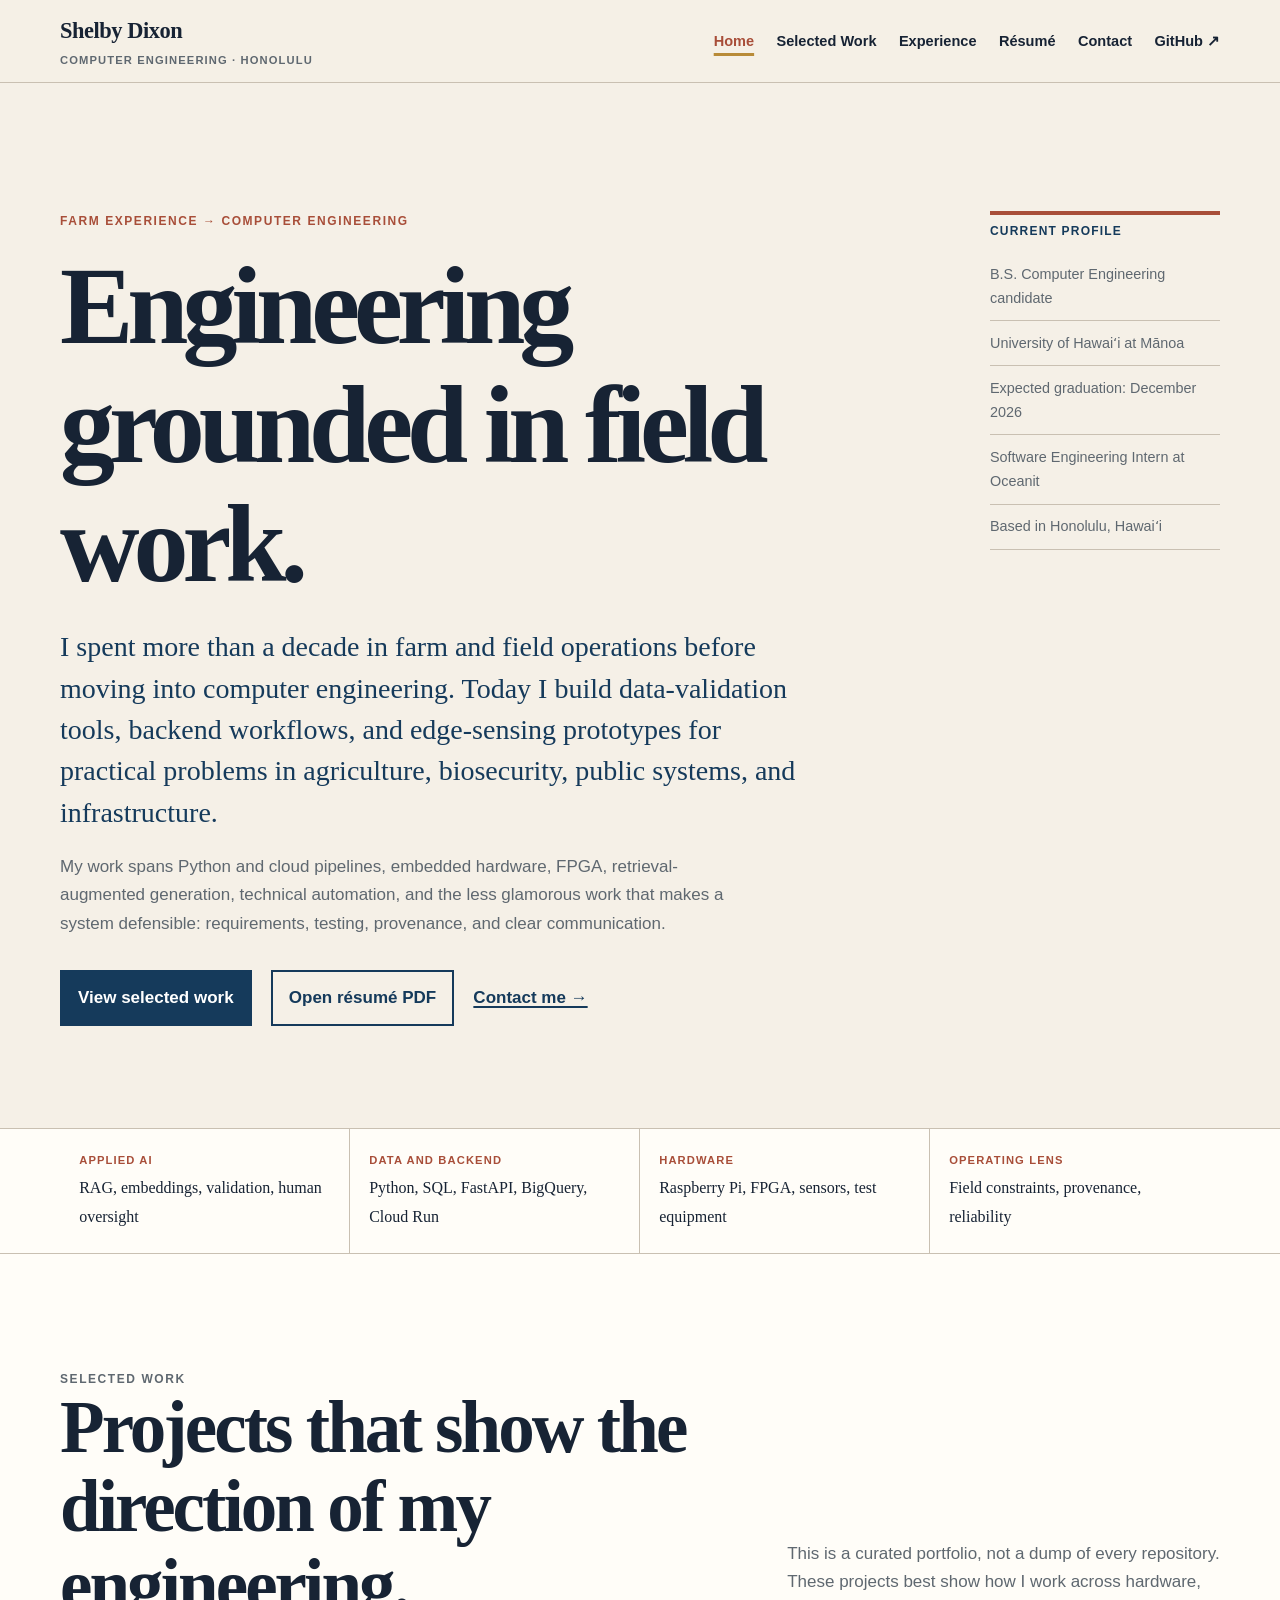
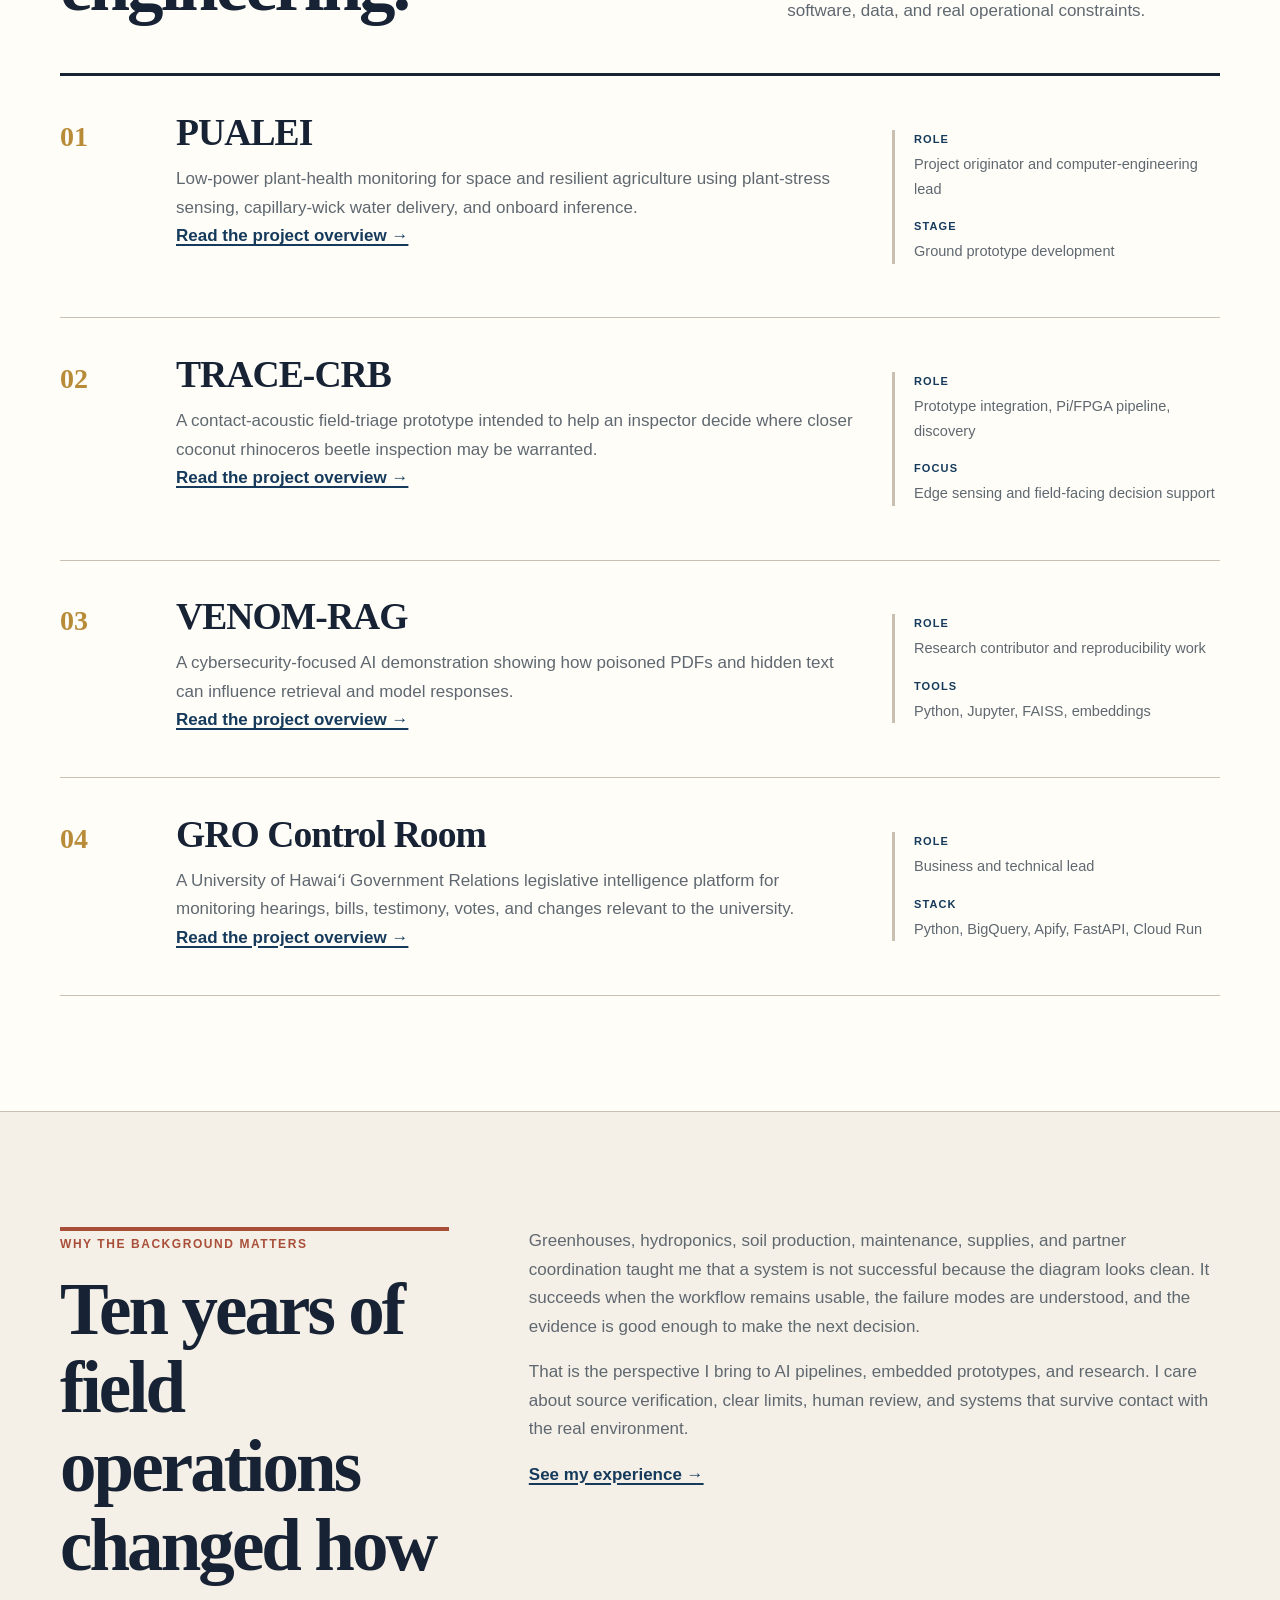
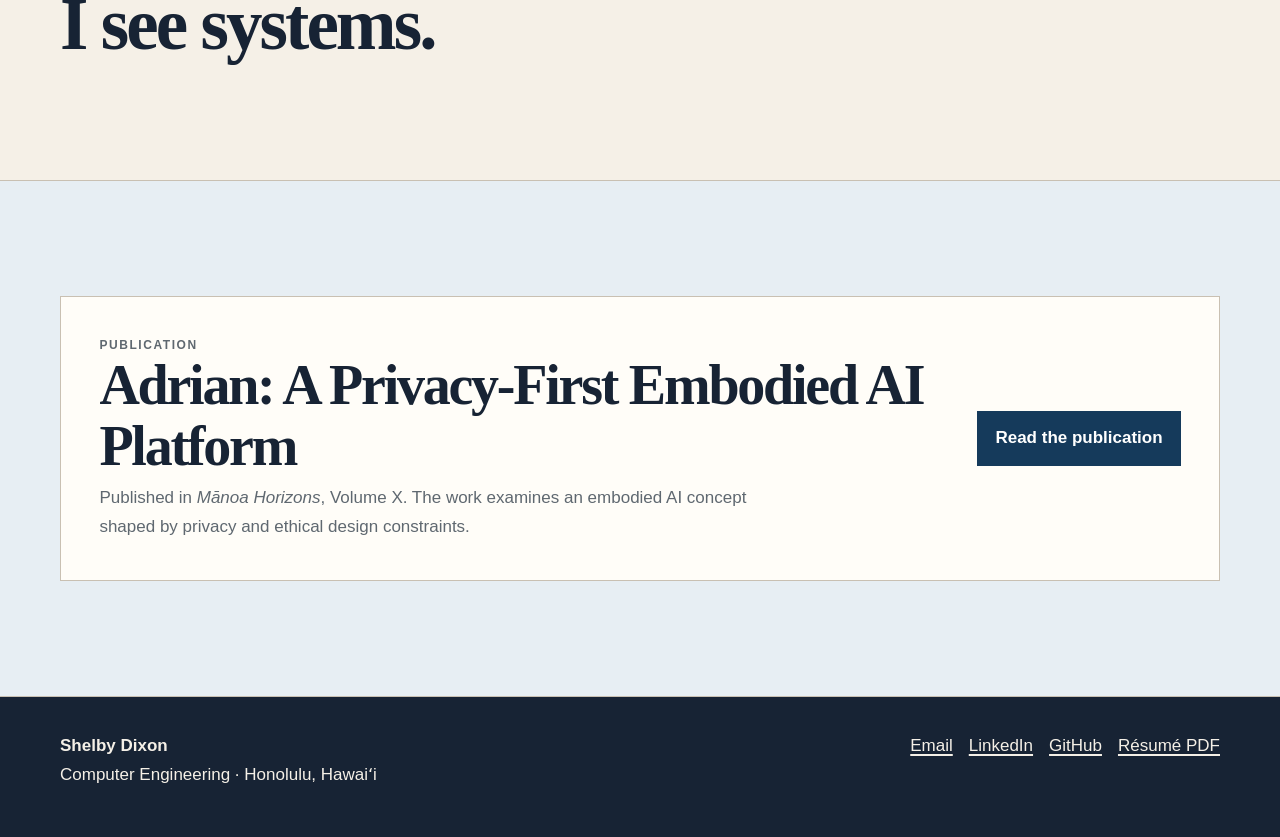
==== commit 000508db: "Restore portfolio homepage and update TRACE-CRB funding" ====
--- a/index.html
+++ b/index.html
@@ -1,231 +1,245 @@
-<!doctype html>
+<!DOCTYPE html>
 <html lang="en">
 <head>
-  <meta charset="utf-8">
+  <meta charset="UTF-8">
   <meta name="viewport" content="width=device-width, initial-scale=1">
-  <meta name="theme-color" content="#101318">
-  <title>TRACE-CRB | Shelby Dixon</title>
-  <meta name="description" content="Shelby Dixon’s research notebook: building a contact recorder and exploring a future bug sound library to help growers recognize hidden pest activity.">
-  <link rel="canonical" href="https://shelbydixon.github.io/trace-crb/">
-  <meta property="og:title" content="TRACE-CRB | Listening for hidden pests">
-  <meta property="og:description" content="An early recorder, the first supervised test, and a longer-term idea for helping farmers and backyard growers. Research in progress in Hawaiʻi.">
+  <meta name="description" content="Shelby Dixon builds applied AI, data-validation, automation, and edge-sensing systems grounded in field experience.">
+  <meta name="author" content="Shelby Dixon">
+  <meta name="theme-color" content="#f5f0e7">
+  <meta property="og:title" content="Shelby Dixon | Computer Engineering">
+  <meta property="og:description" content="Shelby Dixon builds applied AI, data-validation, automation, and edge-sensing systems grounded in field experience.">
   <meta property="og:type" content="website">
-  <meta property="og:url" content="https://shelbydixon.github.io/trace-crb/">
-  <meta property="og:image" content="https://shelbydixon.github.io/trace-crb/assets/dog-and-mulch.webp">
-  <link rel="icon" href="assets/favicon.svg" type="image/svg+xml">
+  <title>Shelby Dixon | Computer Engineering</title>
+  <link rel="icon" href="favicon.svg" type="image/svg+xml">
   <link rel="stylesheet" href="styles.css">
 </head>
 <body>
-  <a class="skip-link" href="#project">Skip to the project</a>
-  <header class="masthead wrap">
-    <a class="wordmark" href="#" aria-label="TRACE-CRB home">TRACE<span>-</span>CRB</a>
-    <nav aria-label="Main navigation"><a href="#project">The work</a><a href="#vision">The idea ahead</a><a href="#contact">Contact</a></nav>
+  <a class="skip-link" href="#main">Skip to content</a>
+
+  <header class="site-header">
+    <nav class="nav container" aria-label="Primary navigation">
+      <a class="brand" href="index.html">
+        <span class="brand-name">Shelby Dixon</span>
+        <span class="brand-role">Computer Engineering · Honolulu</span>
+      </a>
+      <div class="nav-links">
+        <a href="index.html" aria-current="page">Home</a>
+        <a href="projects.html">Selected Work</a>
+        <a href="experience.html">Experience</a>
+        <a href="resume.html">Résumé</a>
+        <a href="contact.html">Contact</a>
+        <a href="https://github.com/shelbydixon" target="_blank" rel="noreferrer">GitHub ↗</a>
+      </div>
+    </nav>
   </header>
-  <main>
-    <section class="hero wrap" aria-labelledby="headline">
-      <div class="hero-copy">
-        <p class="byline">A research project by Shelby Dixon <span>Hawaiʻi</span></p>
-        <h1 id="headline">After the alert,<br>there’s still<br>a search.</h1>
-        <p class="expansion"><strong>TRACE</strong><br>Targeted Recognition of<br>Acoustic Contact Evidence</p>
-        <p class="intro">I’m building a recorder to explore whether tiny vibrations can help us find the coconut rhinoceros beetle larvae hidden in mulch.</p>
-        <a class="text-link" href="#project">The story so far <span aria-hidden="true">↓</span></a>
-      </div>
-      <figure class="hero-image">
-        <img src="assets/dog-and-mulch.webp" width="1200" height="675" alt="Illustration of a detection dog beside a pile of mulch." fetchpriority="high">
-        <figcaption>An illustration of the question behind this project: after a dog alerts, where do you look?</figcaption>
-      </figure>
-    </section>
-    <div class="status-strip"><p class="wrap"><strong>Where I am now</strong> Early research prototype. Detection of beetle larvae has not yet been demonstrated.</p></div>
-
-    <section class="paper" id="project">
-      <div class="wrap">
-        <div class="place-story">
-          <div class="essay-copy">
-            <p class="margin-note">From Hawaiʻi <span>Niu and the places we grow</span></p>
-            <h2>What’s at stake when a palm is lost</h2>
-            <p class="standfirst">A tree takes years to become part of a place.</p>
-            <p>Niu, the coconut, is part of Hawaiʻi’s food and cultural life. The community movement <a href="https://www.puuhonua-society.org/niu-now">NiU NOW!</a> describes it as a “tree of life” and works to renew coconut groves, cultural knowledge, and food security. Protecting palms means more than preserving scenery.</p>
-          </div>
-          <figure class="palm-photo">
-            <img src="assets/crb-damage-hawaii.webp" width="1013" height="1800" alt="A coconut palm in Hawaiʻi with severely damaged fronds." loading="lazy">
-            <figcaption>Coconut palm in Hawaiʻi with severe CRB damage, June 2015.<br>Photo: <a href="https://www.flickr.com/photos/scotnelson/19875950389/">Kailee Tam, via Scot Nelson</a>. <a href="https://creativecommons.org/publicdomain/zero/1.0/">CC0</a>.</figcaption>
-          </figure>
-        </div>
-        <div class="larva-story">
-          <figure class="larva-photo">
-            <img src="assets/crb-larvae-hdoa.webp" width="1600" height="1200" alt="Late-stage coconut rhinoceros beetle larvae laid out in a specimen display." loading="lazy">
-            <figcaption>Late-stage CRB larvae on display at HDOA in Honolulu, September 2017. This is a specimen display, not a TRACE test.<br>Photo: <a href="https://www.flickr.com/photos/starr-environmental/39499675840/">Forest &amp; Kim Starr</a>. <a href="https://creativecommons.org/licenses/by/2.0/">CC BY 2.0</a>.</figcaption>
-          </figure>
-          <div class="essay-copy">
-            <h3>The part you can’t see</h3>
-            <p>Adult beetles damage a palm’s growing crown. Their larvae feed in decaying plant material, including green-waste piles. <a class="inline-source" href="https://www.fs.usda.gov/foresthealth/docs/fidls/FIDL-191-CoconutRhinocerosBeetle.pdf#page=2">USDA Forest Service</a></p>
-            <p>A detection dog can alert a crew to a suspect pile. Finding the coconut rhinoceros beetle larvae inside can still take digging. I’m starting with a specific question: could a contact recorder help a crew narrow that search?</p>
-            <p>That means learning what the recorder picks up when larvae are present, and what it picks up when they aren’t.</p>
-          </div>
-        </div>
-      </div>
-    </section>
-
-    <section class="bench wrap" aria-labelledby="bench-heading">
-      <header class="section-heading"><p class="margin-note">On the bench</p><h2 id="bench-heading">The recorder I’ve been working on</h2></header>
-      <div class="bench-photos">
-        <figure class="experiment-photo">
-          <a class="photo-link" href="assets/trace-bench.webp" aria-label="Open the full bench work photograph">
-            <img src="assets/trace-bench.webp" width="1152" height="1536" alt="Shelby working with the early recorder’s wiring at a laboratory bench." loading="lazy">
-          </a>
-          <figcaption>Working on the early contact-sensor setup, summer 2026. This was prototype development, not a test with larvae. <a href="assets/trace-bench.webp">Open full photograph</a>.</figcaption>
-        </figure>
-        <figure class="experiment-photo">
-          <a class="photo-link" href="assets/trace-recorder-overview.webp" aria-label="Open the full recorder overview photograph">
-            <img src="assets/trace-recorder-overview.webp" width="1260" height="1680" alt="Overview of the early recorder’s circuit board, small computer, and back of its touchscreen." loading="lazy">
-          </a>
-          <figcaption>The early recorder’s circuit, computer, and touchscreen, summer 2026. This was prototype development, not a test with larvae. <a href="assets/trace-recorder-overview.webp">Open full photograph</a>.</figcaption>
-        </figure>
-      </div>
-      <div class="bench-notes">
-        <div class="essay-copy">
-          <p>TRACE-CRB grew out of my farming experience and a summer 2026 engineering project at Oceanit. I began building a contact sensor and software to explore a practical question: could vibration help crews decide where to inspect first?</p>
-          <p>I’ve built an early contact recorder and software for viewing and saving its recordings.</p>
-          <p>Think of a stethoscope for vibrations. The sensor touches a surface and picks up tiny movements traveling through it. It records what happens; it doesn’t yet tell me whether a larva is there.</p>
-        </div>
-        <aside class="evidence-note">
-          <h3>What the tests show so far</h3>
-          <p>My bench tests showed a response to taps and vibration. A mark on the screen is evidence of movement, not proof of a beetle. Handling and background activity can appear in the recording too.</p>
-        </aside>
-      </div>
-    </section>
-
-    <section class="first-test paper" id="next">
-      <div class="wrap essay-lead">
-        <p class="margin-note">The next experiment</p>
-        <div class="essay-copy">
-          <h2>Record the same kind of material, with and without confirmed larvae.</h2>
-          <p>I want to make those recordings under supervision and in similar conditions. Then I can compare them and find out whether there is something useful to follow up.</p>
-          <p>The first job is careful recording. A disappointing result is still useful if it tells me what needs to change.</p>
-        </div>
-      </div>
-    </section>
-
-    <section class="vision wrap" id="vision" aria-labelledby="vision-heading">
-      <p class="margin-note">Where I want this to go <span>Future research</span></p>
-      <h2 id="vision-heading">A bug sound library.<br>Eventually, a useful alert<br>on a grower’s phone.</h2>
-      <div class="vision-intro essay-copy">
-        <p>The long-term goal is to help farmers and backyard growers recognize hidden pest activity earlier. TRACE would build a library of recordings from confirmed insects, then use machine learning to recognize patterns associated with different pests.</p>
-        <p>Eventually, a sensor connected to a phone app could alert growers to suspicious activity and suggest which pest may be responsible.</p>
-      </div>
-      <div class="research-route">
-        <article>
-          <h3>First, know what made the recording.</h3>
-          <p>Start with confirmed coconut rhinoceros beetles and background samples. Later, add confirmed palm weevil and termite species, each with its own recordings and tests. Label the insect, material, and conditions so the examples mean something.</p>
-        </article>
-        <article>
-          <h3>Then, teach software what to listen for.</h3>
-          <p>Use that library to train machine-learning software, then test it on recordings it hasn’t seen. It would need to distinguish pest activity from other movement and show how often it gets things wrong.</p>
-        </article>
-        <article>
-          <h3>Only then, work toward phone alerts.</h3>
-          <p>A future app could turn those findings into an alert and a possible pest identification. That would need testing in the conditions growers actually face before anyone could rely on it.</p>
-        </article>
-      </div>
-      <p class="vision-status">A verified library covering these pests, a tested pest-identification model, and phone alerts are future goals. TRACE has not demonstrated those capabilities. The <a href="#funding">$25,000 field prototype budget</a> includes a $5,000 pilot to test the recorder in mulch.</p>
-      <aside class="separate-research" aria-labelledby="nematode-heading">
-        <h3 id="nematode-heading">A separate research question</h3>
-        <p>Also exploring root-knot nematodes. Detection method still to be established.</p>
-      </aside>
-      <p class="source-note">There is a history of research to build on. Richard Mankin’s <a href="https://www.ars.usda.gov/southeast-area/gainesville-fl/cmave/insect-behavior-and-biocontrol-research/people/richard-mankin/sound-library/">USDA ARS Bug Bytes library</a> includes insect and background recordings, including weevils and termites. It is a research reference for this project; those recordings are not presented as my own.</p>
-    </section>
-
-    <section class="funding paper" id="funding" aria-labelledby="funding-heading">
-      <div class="wrap">
-        <div class="funding-layout">
-          <div class="funding-intro">
-            <p class="margin-note">Funding the field test</p>
-            <h2 id="funding-heading">What $25,000<br>would let us test</h2>
-            <p>I’m seeking $25,000 in total. The first $5,000 pays for a supervised pilot. If the recordings give us a signal worth pursuing, the remaining $20,000 would put a prototype in a field crew’s hands.</p>
-            <a class="support-link" href="mailto:sdixon4@hawaii.edu?subject=TRACE-CRB%20field%20research">Discuss funding or host a test</a>
-          </div>
-          <div class="funding-detail funding-milestones">
-            <h3>$5,000 · Can we hear a difference?</h3>
-            <p>I’d use the existing bench recorder to compare mulch containing confirmed larvae with similar mulch a host inspects for comparison. We’d log what the host actually found, flag uncertain samples, and save the audio. The pilot would deliver paired recordings and a short report on whether further testing makes sense.</p>
-            <h3>$20,000 more · Can a crew repeat it?</h3>
-            <p>I’d build two portable recorders, give a crew a repeatable setup, and check how the signal changes with the operator, mulch, or background noise. I’d set aside entire visits for a separate check and report when the signal disappears or ordinary activity looks like a hit.</p>
-            <p>Researchers recorded CRB activity in palms and logs on Guam. Whether this recorder can pick it up reliably in Hawaiʻi mulch is the question these visits would answer. <a href="https://www.ars.usda.gov/research/publications/publication/?seqNo115=241092">Read the Guam study</a>.</p>
-          </div>
-        </div>
-
-        <div class="field-budget">
-          <h3>Where the money goes</h3>
-          <p class="field-budget-intro">Four proposed pilot visits, followed by ten additional visits on Oʻahu. Most of the budget pays for the people who build and check the recorder, document what’s in the mulch, and review the audio.</p>
-          <table class="budget phase-costs">
-            <caption>Proposed direct costs in US dollars</caption>
-            <thead><tr><th scope="col">Cost and basis</th><th scope="col">Pilot</th><th scope="col">After pilot</th></tr></thead>
-            <tbody>
-              <tr><th scope="row">Engineering and analysis <small>80 pilot hours and 320 additional hours at $45/hour.</small></th><td>$3,600</td><td>$14,400</td></tr>
-              <tr><th scope="row">Field technician <small>16 and 120 hours at $25/hour for confirming samples, labeling and field notes.</small></th><td>$400</td><td>$3,000</td></tr>
-              <tr><th scope="row">Electronics, probe and assembly materials <small>One pilot reference purchase and two additional recorders. Shared parts packs carry into the second phase.</small></th><td>$262.21</td><td>$466.04</td></tr>
-              <tr><th scope="row">Local mileage <small>4 round trips × 50 miles, then 10 trips × 60 miles, at $0.76/mile.</small></th><td>$152</td><td>$456</td></tr>
-              <tr><th scope="row">Field supplies <small>4 visits and 10 additional visits at $30 per visit for labels, sample containers and cleaning supplies.</small></th><td>$120</td><td>$300</td></tr>
-              <tr><th scope="row">Shipping and tax allowance <small>$50 for the pilot, $100 for the two additional sets. Confirm at checkout.</small></th><td>$50</td><td>$100</td></tr>
-              <tr><th scope="row">Reserve <small>For repeat visits, failed components, or price changes, as needed.</small></th><td>$415.79</td><td>$1,277.96</td></tr>
-            </tbody>
-            <tfoot><tr><th scope="row">Phase total</th><td>$5,000</td><td>$20,000</td></tr></tfoot>
-          </table>
-          <p class="funding-total">Total funding request <strong>$25,000</strong></p>
-
-          <details class="budget-disclosure" id="recorder-bom" open>
-            <summary>Recorder bill of materials <span>$262.21 pilot purchase</span></summary>
-            <p>I priced the items below for one pilot reference set and two additional portable recorders. The first purchase includes full packs of small parts. A zero in the last column means there should be enough left for the later builds.</p>
-            <table class="budget parts-costs bom-parts">
-              <caption>US supplier listings checked November 20, 2026. Quantities are purchase units.</caption>
-              <thead><tr><th scope="col">Part and supplier</th><th scope="col">Pack price</th><th scope="col">Pilot qty.</th><th scope="col">Later qty.</th></tr></thead>
-              <tbody>
-                <tr><th scope="row">Raspberry Pi 4B starter kit, 2 GB<small>1 kit · <a href="https://www.pishop.us/product/raspberry-pi-4b-starter-kit-pro/">PiShop K2B-1315-2-2GB</a></small></th><td>$134.45</td><td>1</td><td>2</td></tr>
-                <tr><th scope="row">Nano 10,000 mAh USB-C power bank<small>1 power bank · <a href="https://www.anker.com/products/a1259-built-in-cable-power-bank-10000mah">Anker A1259</a></small></th><td>$49.99</td><td>1</td><td>2</td></tr>
-                <tr><th scope="row">Protective electronics enclosure<small>1 enclosure · <a href="https://www.adafruit.com/product/905">Adafruit 905</a></small></th><td>$19.95</td><td>1</td><td>2</td></tr>
-                <tr><th scope="row">USB audio adapter with mic input<small>1 adapter · <a href="https://www.adafruit.com/product/1475">Adafruit 1475</a></small></th><td>$4.95</td><td>1</td><td>2</td></tr>
-                <tr><th scope="row">Dual op amp, SOIC-8<small>1 chip, cut tape · <a href="https://www.digikey.com/en/products/detail/analog-devices-inc/AD8602ARZ-REEL7/995987">DigiKey AD8602ARZ-REEL7CT-ND</a></small></th><td>$3.00</td><td>1</td><td>2</td></tr>
-                <tr><th scope="row">Wired piezo contact element<small>1 element · <a href="https://www.adafruit.com/product/1739">Adafruit 1739</a></small></th><td>$0.95</td><td>1</td><td>2</td></tr>
-                <tr><th scope="row">Stainless steel probe stock<small>1 rod, 3/16 in × 12 in · <a href="https://ksmetals.com/products/ssr-3-16">K&amp;S 87137</a></small></th><td>$6.99</td><td>1</td><td>2</td></tr>
-                <tr><th scope="row">Shielded audio cable and 3.5 mm plug<small>1 cable, 1.83 m · <a href="https://www.tensility.com/products/053-0281r">Tensility 053-0281R</a></small></th><td>$3.34</td><td>1</td><td>2</td></tr>
-                <tr><th scope="row">PG-7 cable gland<small>1 fitting · <a href="https://www.adafruit.com/product/762">Adafruit 762</a></small></th><td>$1.95</td><td>1</td><td>2</td></tr>
-                <tr><th scope="row">Half-size Perma-Proto board<small>1 board · <a href="https://www.adafruit.com/product/1609">Adafruit 1609</a></small></th><td>$4.50</td><td>1</td><td>2</td></tr>
-                <tr><th scope="row">PCB mounting clips and screws<small>1 kit of 4 · <a href="https://www.adafruit.com/product/1116">Adafruit 1116</a></small></th><td>$2.95</td><td>1</td><td>2</td></tr>
-                <tr><th scope="row">SOIC-8 to DIP adapter boards<small>6 boards · <a href="https://www.adafruit.com/product/1212">Adafruit 1212</a></small></th><td>$2.95</td><td>1</td><td>0</td></tr>
-                <tr><th scope="row">Breakaway 0.1-inch male headers<small>10 strips of 36 pins · <a href="https://www.adafruit.com/product/392">Adafruit 392</a></small></th><td>$4.95</td><td>1</td><td>0</td></tr>
-                <tr><th scope="row">10 kΩ through-hole resistors<small>25 resistors · <a href="https://www.adafruit.com/product/2784">Adafruit 2784</a></small></th><td>$0.75</td><td>1</td><td>0</td></tr>
-                <tr><th scope="row">1 kΩ through-hole resistors<small>25 resistors · <a href="https://www.adafruit.com/product/4294">Adafruit 4294</a></small></th><td>$0.75</td><td>1</td><td>0</td></tr>
-                <tr><th scope="row">100 nF ceramic capacitors<small>10 capacitors · <a href="https://www.adafruit.com/product/753">Adafruit 753</a></small></th><td>$1.95</td><td>1</td><td>0</td></tr>
-                <tr><th scope="row">10 µF electrolytic capacitors<small>10 capacitors · <a href="https://www.adafruit.com/product/2195">Adafruit 2195</a></small></th><td>$1.95</td><td>1</td><td>0</td></tr>
-                <tr><th scope="row">22 AWG hookup wire<small>1 spool, 25 ft · <a href="https://www.adafruit.com/product/288">Adafruit 288</a></small></th><td>$2.95</td><td>1</td><td>0</td></tr>
-                <tr><th scope="row">Heat-shrink tubing<small>1 assorted pack · <a href="https://www.adafruit.com/product/1649">Adafruit 1649</a></small></th><td>$4.95</td><td>1</td><td>0</td></tr>
-                <tr><th scope="row">ClearWeld epoxy<small>1 syringe, 25 mL · <a href="https://www.jbweld.com/product/clearweld-syringe">J-B Weld 50112</a></small></th><td>$7.99</td><td>1</td><td>0</td></tr>
-              </tbody>
-            </table>
-            <p><strong>Parts purchases:</strong> $262.21 for the pilot and $466.04 for both additional builds, or $728.25 across the full project. Shipping and tax appear separately in the phase budget.</p>
-            <p>The Pi kit includes storage and wall power. I’d use an existing laptop for the display and existing bench tools and solder for assembly. These are candidate parts. I still need to check how the probe couples to the sensor, how long the battery lasts, and how the field enclosure performs.</p>
-          </details>
-          <details class="budget-disclosure">
-            <summary>How I estimated the time and rates</summary>
-            <p><strong>Engineering.</strong> The pilot allows 24 hours for recorder checks, 24 for supervised recording, and 32 for reviewing audio and writing up results. The next phase allows 80 hours for field-ready builds, 80 for fieldwork, 120 for audio review and comparisons, and 40 for crew instructions and findings.</p>
-            <p><strong>Field support.</strong> The pilot allows four technician hours per visit. The next phase allows eight on site and four for checking labels and reconciling field notes per visit. Hawaiʻi’s 2025 wage survey reports Honolulu mean hourly wages of $45.82 for electronics engineering technicians and $24.41 for agricultural technicians. These anchor the proposed $45 and $25 hourly rates. <a href="https://files.hawaii.gov/dbedt/economic/data_reports/DLIR/OEWS-2025-Publication.pdf#page=29">State wage survey, Table 6</a>.</p>
-            <p><strong>Travel and access.</strong> Mileage uses the second-half 2026 business rate as a benchmark. Visit counts, distances, supplies, and shipping are planning allowances. The estimate assumes a host can provide supervised site access in kind. Site fees or institutional overhead would require a revised budget. <a href="https://www.irs.gov/tax-professionals/standard-mileage-rates">IRS mileage rates</a>.</p>
-          </details>
-          <p class="budget-scope">These are funding targets. Host sites and funding are still being sought. A grower phone app and work on other pests would require separate funding.</p>
-        </div>
-      </div>
-    </section>
-    <section class="contact" id="contact" aria-labelledby="contact-heading">
-      <div class="wrap contact-grid">
-        <div><p class="eyebrow">Let’s talk</p><h2 id="contact-heading">Help plan<br>the next test.</h2></div>
-        <div class="contact-details">
-          <p class="name">Shelby Dixon</p>
-          <a class="email" href="mailto:sdixon4@hawaii.edu?subject=TRACE-CRB">sdixon4@hawaii.edu</a>
-          <a class="phone" href="tel:+18083675598">808-367-5598</a>
-          <a class="download" href="shelby-dixon.vcf" download>Save my contact <span aria-hidden="true">↓</span></a>
-        </div>
-      </div>
-    </section>
+
+  <main id="main">
+
+<section class="hero">
+  <div class="container hero-grid">
+    <div>
+      <p class="eyebrow">Farm experience → computer engineering</p>
+      <h1>Engineering grounded in field work.</h1>
+      <p class="hero-lede">
+        I spent more than a decade in farm and field operations before moving
+        into computer engineering. Today I build data-validation tools, backend
+        workflows, and edge-sensing prototypes for practical problems in
+        agriculture, biosecurity, public systems, and infrastructure.
+      </p>
+      <p class="hero-copy">
+        My work spans Python and cloud pipelines, embedded hardware, FPGA,
+        retrieval-augmented generation, technical automation, and the less
+        glamorous work that makes a system defensible: requirements, testing,
+        provenance, and clear communication.
+      </p>
+      <div class="action-row">
+        <a class="button" href="projects.html">View selected work</a>
+        <a class="button button-outline" href="assets/documents/Shelby_Dixon_Resume.pdf" target="_blank">
+          Open résumé PDF
+        </a>
+        <a class="text-link" href="contact.html">Contact me →</a>
+      </div>
+    </div>
+
+    <aside class="hero-aside" aria-label="Current profile">
+      <strong>Current profile</strong>
+      <ul>
+        <li>B.S. Computer Engineering candidate</li>
+        <li>University of Hawaiʻi at Mānoa</li>
+        <li>Expected graduation: December 2026</li>
+        <li>Software Engineering Intern at Oceanit</li>
+        <li>Based in Honolulu, Hawaiʻi</li>
+      </ul>
+    </aside>
+  </div>
+</section>
+
+<section class="identity-bar" aria-label="Technical focus">
+  <div class="container identity-grid">
+    <div class="identity-item">
+      <strong>Applied AI</strong>
+      <span>RAG, embeddings, validation, human oversight</span>
+    </div>
+    <div class="identity-item">
+      <strong>Data and backend</strong>
+      <span>Python, SQL, FastAPI, BigQuery, Cloud Run</span>
+    </div>
+    <div class="identity-item">
+      <strong>Hardware</strong>
+      <span>Raspberry Pi, FPGA, sensors, test equipment</span>
+    </div>
+    <div class="identity-item">
+      <strong>Operating lens</strong>
+      <span>Field constraints, provenance, reliability</span>
+    </div>
+  </div>
+</section>
+
+<section class="section section-light">
+  <div class="container">
+    <div class="section-heading">
+      <div>
+        <p class="eyebrow">Selected work</p>
+        <h2>Projects that show the direction of my engineering.</h2>
+      </div>
+      <p>
+        This is a curated portfolio, not a dump of every repository. These
+        projects best show how I work across hardware, software, data, and
+        real operational constraints.
+      </p>
+    </div>
+
+    <div class="project-list">
+      <article class="project-row">
+        <div class="project-number">01</div>
+        <div>
+          <h3>PUALEI</h3>
+          <p>
+            Low-power plant-health monitoring for space and resilient
+            agriculture using plant-stress sensing, capillary-wick water
+            delivery, and onboard inference.
+          </p>
+          <a class="text-link" href="projects.html#pualei">Read the project overview →</a>
+        </div>
+        <dl class="project-meta">
+          <dt>Role</dt>
+          <dd>Project originator and computer-engineering lead</dd>
+          <dt>Stage</dt>
+          <dd>Ground prototype development</dd>
+        </dl>
+      </article>
+
+      <article class="project-row">
+        <div class="project-number">02</div>
+        <div>
+          <h3>TRACE-CRB</h3>
+          <p>
+            A contact-acoustic field-triage prototype intended to help an
+            inspector decide where closer coconut rhinoceros beetle inspection
+            may be warranted.
+          </p>
+          <a class="text-link" href="projects.html#trace-crb">Read the project overview →</a>
+        </div>
+        <dl class="project-meta">
+          <dt>Role</dt>
+          <dd>Prototype integration, Pi/FPGA pipeline, discovery</dd>
+          <dt>Focus</dt>
+          <dd>Edge sensing and field-facing decision support</dd>
+        </dl>
+      </article>
+
+      <article class="project-row">
+        <div class="project-number">03</div>
+        <div>
+          <h3>VENOM-RAG</h3>
+          <p>
+            A cybersecurity-focused AI demonstration showing how poisoned PDFs
+            and hidden text can influence retrieval and model responses.
+          </p>
+          <a class="text-link" href="projects.html#venom-rag">Read the project overview →</a>
+        </div>
+        <dl class="project-meta">
+          <dt>Role</dt>
+          <dd>Research contributor and reproducibility work</dd>
+          <dt>Tools</dt>
+          <dd>Python, Jupyter, FAISS, embeddings</dd>
+        </dl>
+      </article>
+
+      <article class="project-row">
+        <div class="project-number">04</div>
+        <div>
+          <h3>GRO Control Room</h3>
+          <p>
+            A University of Hawaiʻi Government Relations legislative intelligence
+            platform for monitoring hearings, bills, testimony,
+            votes, and changes relevant to the university.
+          </p>
+          <a class="text-link" href="projects.html#gro-control-room">Read the project overview →</a>
+        </div>
+        <dl class="project-meta">
+          <dt>Role</dt>
+          <dd>Business and technical lead</dd>
+          <dt>Stack</dt>
+          <dd>Python, BigQuery, Apify, FastAPI, Cloud Run</dd>
+        </dl>
+      </article>
+    </div>
+  </div>
+</section>
+
+<section class="section">
+  <div class="container split">
+    <div class="split-title">
+      <p class="eyebrow">Why the background matters</p>
+      <h2>Ten years of field operations changed how I see systems.</h2>
+    </div>
+    <div class="split-copy">
+      <p>
+        Greenhouses, hydroponics, soil production, maintenance, supplies, and
+        partner coordination taught me that a system is not successful because
+        the diagram looks clean. It succeeds when the workflow remains usable,
+        the failure modes are understood, and the evidence is good enough to
+        make the next decision.
+      </p>
+      <p>
+        That is the perspective I bring to AI pipelines, embedded prototypes,
+        and research. I care about source verification, clear limits, human
+        review, and systems that survive contact with the real environment.
+      </p>
+      <a class="text-link" href="experience.html">See my experience →</a>
+    </div>
+  </div>
+</section>
+
+<section class="section section-blue">
+  <div class="container callout">
+    <div>
+      <p class="eyebrow">Publication</p>
+      <h2>Adrian: A Privacy-First Embodied AI Platform</h2>
+      <p>
+        Published in <em>Mānoa Horizons</em>, Volume X. The work examines an
+        embodied AI concept shaped by privacy and ethical design constraints.
+      </p>
+    </div>
+    <a class="button" href="https://hdl.handle.net/10125/112621" target="_blank" rel="noreferrer">
+      Read the publication
+    </a>
+  </div>
+</section>
+
   </main>
-  <footer class="wrap footer"><span>TRACE: Targeted Recognition of Acoustic Contact Evidence<br>CRB: coconut rhinoceros beetle · Research in progress</span><a href="https://shelbydixon.github.io/">Shelby’s portfolio</a></footer>
+
+  <footer class="site-footer">
+    <div class="container footer-row">
+      <p><strong>Shelby Dixon</strong><br>Computer Engineering · Honolulu, Hawaiʻi</p>
+      <div class="footer-links">
+        <a href="mailto:sdixon4@hawaii.edu">Email</a>
+        <a href="https://www.linkedin.com/in/shelby-dixon-531096308/" target="_blank" rel="noreferrer">LinkedIn</a>
+        <a href="https://github.com/shelbydixon" target="_blank" rel="noreferrer">GitHub</a>
+        <a href="assets/documents/Shelby_Dixon_Resume.pdf" target="_blank">Résumé PDF</a>
+      </div>
+    </div>
+  </footer>
 </body>
 </html>
--- a/styles.css
+++ b/styles.css
@@ -1,53 +1,809 @@
-:root{color-scheme:dark;--ink:#101318;--blue:#204bff;--white:#fff;--muted:#b8bec8;--line:#3b414c;font-family:Arial,Helvetica,sans-serif;font-synthesis:none}
-*{box-sizing:border-box}html{scroll-behavior:smooth;scroll-padding-top:24px}body{margin:0;background:var(--ink);color:var(--white);font-size:18px;line-height:1.6}a{color:inherit;text-decoration-thickness:1px;text-underline-offset:4px}a:focus-visible{outline:3px solid currentColor;outline-offset:6px}p,h1,h2,h3,figure{margin:0}img{display:block;max-width:100%;height:auto}[hidden]{display:none!important}.wrap{width:min(1180px,calc(100% - 88px));margin-inline:auto}.skip-link{position:absolute;top:-100px;left:20px;background:white;color:var(--ink);padding:12px;z-index:20}.skip-link:focus{top:16px}
-.masthead{display:flex;align-items:center;justify-content:space-between;padding-block:26px;border-bottom:1px solid var(--line)}.wordmark{font-size:25px;font-weight:800;letter-spacing:-1px;text-decoration:none;white-space:nowrap}.wordmark span{color:#7190ff;padding-inline:2px}.masthead nav{display:flex;gap:32px;font-size:14px}.masthead nav a{text-decoration:none}.masthead nav a:hover{text-decoration:underline}
-.hero{display:grid;grid-template-columns:1fr 1.08fr;align-items:center;gap:36px;padding-block:62px 70px;min-height:720px}.byline{font-size:13px;color:#b9c4e5;margin-bottom:27px;line-height:1.7}.byline span{display:block;color:#8f98a8}.hero h1{font-size:clamp(48px,5.65vw,72px);line-height:1.03;letter-spacing:-.05em;font-weight:750}.expansion{font-size:18px;line-height:1.4;max-width:390px;margin-top:31px;color:#e4e8f2}.expansion strong{font-size:12px;letter-spacing:.12em;color:#9bb0ff;display:inline-block;margin-bottom:6px}.intro{font-family:Georgia,'Times New Roman',serif;font-size:20px;line-height:1.5;color:#c5cbd5;max-width:425px;margin-top:23px}.text-link{display:inline-block;font-size:14px;margin-top:28px;text-decoration:none;border-bottom:1px solid #8294d8;padding-bottom:7px}.text-link span{padding-left:30px}.hero-image img{width:100%;height:auto}figcaption{font-size:12px;font-family:Arial,Helvetica,sans-serif;line-height:1.55;color:#a5aebb;margin-top:12px}figcaption a{text-decoration-color:#7b8596}.hero-image figcaption{max-width:420px;margin-left:auto;text-align:right;font-size:11px}.status-strip{border-top:1px solid var(--line);border-bottom:1px solid var(--line)}.status-strip p{font-size:13px;color:#c6cbd4;padding-block:19px}.status-strip strong{color:#fff;margin-right:18px;font-weight:700}
-.paper{background:#fff;color:var(--ink);padding-block:90px}.paper figcaption{color:#5c6573}.margin-note{font-family:Arial,Helvetica,sans-serif!important;font-size:12px!important;font-weight:700;line-height:1.5!important;letter-spacing:.08em;text-transform:uppercase;color:#a7b8ff;margin-bottom:23px!important}.margin-note span{display:block;font-size:11px;letter-spacing:.02em;text-transform:none;font-weight:400;color:#b4bccb;margin-top:5px}.paper .margin-note{color:var(--blue)}.paper .margin-note span{color:#646d7c}h2{font-family:Arial,Helvetica,sans-serif;font-size:clamp(32px,3.7vw,46px);font-weight:750;line-height:1.12;letter-spacing:-.04em;margin-bottom:28px}h3{font-family:Arial,Helvetica,sans-serif;font-size:25px;line-height:1.3;letter-spacing:-.025em;margin-bottom:18px}.essay-copy{font-family:Georgia,'Times New Roman',serif;font-size:19px;line-height:1.68}.essay-copy p{margin-bottom:22px}.essay-copy p:last-child{margin-bottom:0}.essay-copy a{text-decoration-color:#9ca6b8}.standfirst{font-size:25px;line-height:1.45;letter-spacing:-.025em}.place-story{display:grid;grid-template-columns:1fr .82fr;gap:90px;align-items:center}.place-story .essay-copy{max-width:540px}.palm-photo{width:min(100%,390px);justify-self:end}.palm-photo img{width:100%;height:auto}.larva-story{display:grid;grid-template-columns:1.08fr 1fr;gap:74px;align-items:center;margin-top:88px;padding-top:72px;border-top:1px solid #ccd1d8}.larva-photo img{width:100%;height:auto}
-.bench{padding-block:88px}.section-heading{display:grid;grid-template-columns:220px 1fr;gap:42px;margin-bottom:40px;align-items:start}.section-heading .margin-note{padding-top:8px}.section-heading h2{max-width:720px;margin-bottom:0}.experiment-photo{width:100%;margin-bottom:44px}.experiment-photo img{max-height:740px;margin-inline:auto;object-fit:contain}.experiment-photo figcaption{max-width:800px;margin-inline:auto}.bench-notes{display:grid;grid-template-columns:1.24fr 1fr;gap:70px;align-items:start}.bench-notes .essay-copy{color:#d3d8e1}.evidence-note{border-left:3px solid var(--blue);padding-left:25px;font-size:15px;line-height:1.7;color:#b9c1cf}.evidence-note h3{font-size:18px;margin-bottom:15px;color:white;letter-spacing:-.01em}.essay-lead{display:grid;grid-template-columns:220px minmax(0,740px);gap:42px}.first-test .margin-note{padding-top:8px}
-.vision{padding-block:92px 88px}.vision>h2{font-size:clamp(38px,4.9vw,64px);max-width:940px;line-height:1.08;letter-spacing:-.045em;margin-bottom:42px}.vision-intro{max-width:770px;margin-left:auto;color:#d3d8e1}.research-route{margin-top:58px;border-top:1px solid var(--line)}.research-route article{display:grid;grid-template-columns:1fr 1.28fr;gap:68px;border-bottom:1px solid var(--line);padding-block:28px}.research-route h3{font-size:24px;max-width:320px;margin-bottom:0}.research-route p{font-size:16px;color:#bdc5d2;line-height:1.7}.vision-status{max-width:790px;margin:35px 0 0 auto;padding-left:22px;border-left:3px solid #7190ff;font-size:15px;line-height:1.7;color:#e2e7f0}.source-note{max-width:790px;margin:25px 0 0 auto;color:#b4bdcc;font-size:13px;line-height:1.7}
-.funding-layout{display:grid;grid-template-columns:.9fr 1.1fr;gap:84px}.funding-intro>p:not(.margin-note){font-family:Georgia,'Times New Roman',serif;font-size:18px;line-height:1.65;margin-bottom:20px}.support-link{display:inline-block;margin-top:11px;padding:13px 20px;background:var(--blue);color:#fff;font-size:15px;font-weight:700;text-decoration:none;min-height:48px}.support-link:hover{background:#153bd1}.budget{width:100%;border-collapse:collapse;margin:0 0 15px;font-size:15px}.budget caption{text-align:left;font-size:14px;font-weight:700;margin-bottom:14px}.budget th,.budget td{text-align:left;padding:14px 0;border-bottom:1px solid #c6cdd7;vertical-align:top}.budget thead{font-size:12px;color:#555e6b}.budget tbody th{font-weight:400;padding-right:20px}.budget td{text-align:right;white-space:nowrap}.budget tfoot{font-weight:700}.budget-note{font-size:12px;line-height:1.65;color:#596372;margin-bottom:33px}.funding-detail h3{font-size:21px;margin-bottom:13px}.funding-detail>p:not(.budget-note){font-size:15px;line-height:1.65;margin-bottom:16px;color:#394353}.access-note{font-family:Georgia,'Times New Roman',serif;font-size:19px;line-height:1.65;border-top:1px solid #c6cdd7;margin-top:54px;padding-top:30px}
-.contact{background:var(--blue);padding-block:74px}.contact-grid{display:grid;grid-template-columns:1fr 1.1fr;gap:64px;align-items:center}.eyebrow{font-size:12px;font-weight:700;letter-spacing:.1em;text-transform:uppercase;margin-bottom:21px}.contact h2{font-size:clamp(36px,4vw,52px);margin-bottom:0}.contact-details{display:flex;flex-direction:column;align-items:flex-start;gap:13px}.name{font-size:22px;font-weight:700}.email{font-size:clamp(19px,2.2vw,28px);letter-spacing:-.025em}.phone{font-size:18px;text-decoration:none}.download{border:1px solid #fff;padding:12px 19px;margin-top:15px;text-decoration:none;font-size:15px;font-weight:700;min-height:48px}.download:hover{background:#fff;color:var(--blue)}.download span{padding-left:28px}.footer{display:flex;justify-content:space-between;gap:30px;padding-block:28px;font-size:12px;color:#a7afbd}.footer a{white-space:nowrap}
-@media(max-width:900px){.wrap{width:calc(100% - 56px)}.hero{grid-template-columns:1fr 1fr;gap:15px}.hero h1{font-size:58px}.hero-image{align-self:center}.hero-image figcaption{font-size:10px}.place-story{gap:44px}.larva-story{gap:40px}.section-heading,.essay-lead{grid-template-columns:160px 1fr;gap:28px}.bench-notes{gap:40px}.funding-layout{gap:44px}.research-route article{gap:40px}}
-@media(max-width:700px){.wrap{width:calc(100% - 40px)}.masthead{padding-block:22px}.masthead nav{gap:20px;font-size:12px}.masthead nav a:nth-child(2){display:none}.wordmark{font-size:22px}.hero{grid-template-columns:1fr;min-height:auto;padding-block:42px 35px;gap:35px}.hero h1{font-size:60px}.intro{max-width:520px;font-size:19px}.expansion{font-size:17px}.hero-image{max-width:560px;justify-self:center}.hero-image figcaption{font-size:11px;max-width:390px}.byline{margin-bottom:22px}.status-strip p{font-size:12px}.status-strip strong{display:block;margin-bottom:4px}.paper,.bench,.vision{padding-block:58px}.place-story,.larva-story,.bench-notes,.funding-layout,.contact-grid{grid-template-columns:1fr;gap:32px}.place-story .essay-copy{max-width:none}.palm-photo{width:min(100%,430px);justify-self:center}.larva-story{margin-top:54px;padding-top:48px}.larva-story .essay-copy{grid-row:1}.essay-copy{font-size:18px}.standfirst{font-size:23px}h2{font-size:36px}.section-heading,.essay-lead{grid-template-columns:1fr;gap:0}.section-heading{margin-bottom:30px}.section-heading .margin-note,.first-test .margin-note{padding-top:0}.section-heading h2{max-width:620px}.bench-notes{gap:31px}.evidence-note{font-size:14px}.evidence-note h3{font-size:18px}.vision>h2{font-size:44px;line-height:1.1;margin-bottom:30px}.vision-intro{margin-left:0}.research-route{margin-top:36px}.research-route article{grid-template-columns:1fr;gap:13px;padding-block:25px}.research-route h3{font-size:22px;max-width:none}.research-route p{font-size:15px}.vision-status,.source-note{margin-left:0}.funding-layout{gap:40px}.budget{font-size:14px}.access-note{font-size:18px;margin-top:38px}.contact{padding-block:55px}.contact-grid{gap:32px}.footer{flex-direction:column;gap:15px}.footer a{align-self:flex-start}}
-@media(max-width:380px){.hero h1{font-size:51px}.vision>h2{font-size:38px}.masthead nav{gap:14px}.email{font-size:21px}.budget tbody th{padding-right:12px}}
-@media(prefers-reduced-motion:reduce){html{scroll-behavior:auto}}
-
-.bench-photos{display:grid;grid-template-columns:repeat(2,minmax(0,1fr));gap:32px;margin-bottom:42px}.bench-photos .experiment-photo{margin:0}.bench-photos .photo-link{display:flex;align-items:center;justify-content:center;background:#0d1014;cursor:zoom-in}.bench-photos img{width:auto;height:auto;max-width:100%;max-height:min(68vh,700px);object-fit:contain}.bench-photos figcaption>a{white-space:nowrap}.bench-photos figcaption{max-width:none}.inline-source{font-family:Arial,Helvetica,sans-serif;font-size:11px;white-space:nowrap}
-@media(max-width:700px){.bench-photos{grid-template-columns:1fr;gap:31px;margin-bottom:33px}}
-
-.separate-research{margin:30px 0 26px 33.3%;padding-top:22px;border-top:1px solid #3b4350}.separate-research h3{font-size:18px;margin-bottom:8px}.separate-research p{font-size:15px;color:#c3cad5}.bench-photos .photo-link:focus-visible{outline-color:#b6c4ff}@media(max-width:700px){.separate-research{margin-left:0}.bench-photos img{max-height:65vh}}
-
-/* The field budget uses the same paper, ink, and blue as the research page. */
-.funding-milestones h3 + p { margin-bottom: 1.35rem; }
-.funding-milestones a, .field-budget a { color: #1745b8; text-underline-offset: .16em; }
-.field-budget { max-width: 54rem; margin: 3.5rem auto 0; }
-.field-budget h3 { font-size: clamp(1.65rem, 4vw, 2.45rem); margin: 0 0 .6rem; }
-.field-budget-intro, .budget-disclosure p, .budget-scope { font-size: 1rem; line-height: 1.6; }
-.field-budget-intro { max-width: 48rem; margin: 0 0 1.5rem; }
-.field-budget .budget { font-variant-numeric: tabular-nums; font-size: 1rem; }
-.field-budget .budget caption, .field-budget .budget thead { font-size: .875rem; }
-.phase-costs thead th:not(:first-child), .parts-costs thead th:last-child { text-align: right; }
-.phase-costs th:first-child { width: 66%; }
-.phase-costs td, .phase-costs thead th:not(:first-child) { padding-left: .65rem; }
-.phase-costs tbody th { font-weight: 700; }
-.phase-costs small { display: block; margin-top: .22rem; color: #475466; font-size: .875rem; font-weight: 400; line-height: 1.45; }
-.funding-total { display: flex; align-items: baseline; justify-content: space-between; gap: 1rem; margin: 0 0 1.1rem; color: #122a64; font-weight: 700; }
-.funding-total strong { font-size: 1.6rem; }
-.budget-disclosure { border-top: 1px solid #aeb8c5; }
-.budget-disclosure:last-of-type { border-bottom: 1px solid #aeb8c5; }
-.budget-disclosure summary { padding: 1.05rem 0; cursor: pointer; font-size: 1.125rem; font-weight: 700; line-height: 1.4; }
-.budget-disclosure summary span { color: #405175; font-size: .875rem; white-space: nowrap; margin-left: .4rem; }
-.budget-disclosure p { margin: .15rem 0 1.05rem; }
-.parts-costs tbody a { font-size: .875rem; display: inline-block; margin-left: .25rem; }
-.budget-scope { color: #475466; margin-top: 1rem; }
-@media (max-width: 540px) {
-  .field-budget { margin-top: 2.2rem; }
-  .field-budget .budget { font-size: .875rem; }
-  .phase-costs th:first-child { width: auto; }
-  .phase-costs tbody th { padding-right: .2rem; }
-  .phase-costs td, .phase-costs thead th:not(:first-child) { padding-left: .4rem; }
-  .budget-disclosure summary span { display: block; margin-left: 1rem; }
-}
-.bom-parts tbody th small { display:block; margin-top:.2rem; font-size:.875rem; line-height:1.45; color:#475466; }
-.bom-parts th:not(:first-child), .bom-parts td { text-align:right; padding-left:.55rem; }
-.bom-parts tbody a { margin-left:0; overflow-wrap:anywhere; }
+:root {
+  --paper: #f5f0e7;
+  --paper-light: #fffdf8;
+  --ink: #172334;
+  --navy: #153a5b;
+  --cobalt: #2f5f91;
+  --rust: #a84e39;
+  --gold: #b88b38;
+  --muted: #5f6870;
+  --line: #c9c0b2;
+  --soft-blue: #e7eef3;
+  --max: 1160px;
+}
+
+* {
+  box-sizing: border-box;
+}
+
+html {
+  scroll-behavior: smooth;
+}
+
+body {
+  margin: 0;
+  color: var(--ink);
+  background: var(--paper);
+  font-family: Arial, Helvetica, sans-serif;
+  font-size: 17px;
+  line-height: 1.68;
+}
+
+a {
+  color: var(--navy);
+  text-decoration-thickness: 1.5px;
+  text-underline-offset: 0.2em;
+}
+
+a:hover {
+  color: var(--rust);
+}
+
+:focus-visible {
+  outline: 3px solid var(--gold);
+  outline-offset: 4px;
+}
+
+::selection {
+  color: var(--paper-light);
+  background: var(--navy);
+}
+
+.container {
+  width: min(calc(100% - 2rem), var(--max));
+  margin: 0 auto;
+}
+
+.skip-link {
+  position: absolute;
+  left: -9999px;
+  top: 0;
+  z-index: 9999;
+  padding: 0.8rem 1rem;
+  color: white;
+  background: var(--ink);
+  font-weight: 800;
+}
+
+.skip-link:focus {
+  left: 1rem;
+  top: 1rem;
+}
+
+.site-header {
+  border-bottom: 1px solid var(--line);
+  background: rgba(245, 240, 231, 0.97);
+}
+
+.nav {
+  min-height: 82px;
+  display: flex;
+  align-items: center;
+  justify-content: space-between;
+  gap: 2rem;
+}
+
+.brand {
+  color: var(--ink);
+  text-decoration: none;
+}
+
+.brand-name {
+  display: block;
+  font-family: Georgia, "Times New Roman", serif;
+  font-size: 1.4rem;
+  font-weight: 700;
+  letter-spacing: -0.02em;
+}
+
+.brand-role {
+  display: block;
+  margin-top: 0.1rem;
+  color: var(--muted);
+  font-size: 0.7rem;
+  font-weight: 800;
+  letter-spacing: 0.1em;
+  text-transform: uppercase;
+}
+
+.nav-links {
+  display: flex;
+  flex-wrap: wrap;
+  justify-content: flex-end;
+  gap: 0.65rem 1.4rem;
+}
+
+.nav-links a {
+  color: var(--ink);
+  font-size: 0.91rem;
+  font-weight: 800;
+  text-decoration: none;
+}
+
+.nav-links a:hover,
+.nav-links a[aria-current="page"] {
+  color: var(--rust);
+  text-decoration: underline;
+  text-decoration-color: var(--gold);
+  text-decoration-thickness: 3px;
+  text-underline-offset: 7px;
+}
+
+.hero {
+  padding: clamp(4.5rem, 10vw, 8rem) 0 clamp(4rem, 8vw, 6.5rem);
+  border-bottom: 1px solid var(--line);
+}
+
+.hero-grid {
+  display: grid;
+  grid-template-columns: minmax(0, 1fr) 230px;
+  gap: clamp(2.5rem, 7vw, 6rem);
+  align-items: start;
+}
+
+.eyebrow {
+  margin: 0 0 1rem;
+  color: var(--rust);
+  font-size: 0.75rem;
+  font-weight: 900;
+  letter-spacing: 0.13em;
+  text-transform: uppercase;
+}
+
+h1,
+h2,
+h3 {
+  margin-top: 0;
+  font-family: Georgia, "Times New Roman", serif;
+  font-weight: 700;
+  line-height: 1.08;
+}
+
+h1 {
+  max-width: 900px;
+  margin-bottom: 1.4rem;
+  font-size: clamp(3.5rem, 8.6vw, 7.3rem);
+  letter-spacing: -0.055em;
+}
+
+h2 {
+  font-size: clamp(2.35rem, 5.7vw, 4.6rem);
+  letter-spacing: -0.04em;
+}
+
+h3 {
+  font-size: clamp(1.65rem, 3vw, 2.35rem);
+  letter-spacing: -0.025em;
+}
+
+.hero-lede {
+  max-width: 760px;
+  margin: 0;
+  color: var(--navy);
+  font-family: Georgia, "Times New Roman", serif;
+  font-size: clamp(1.25rem, 2.7vw, 1.75rem);
+  line-height: 1.48;
+}
+
+.hero-copy {
+  max-width: 700px;
+  margin: 1.2rem 0 0;
+  color: var(--muted);
+}
+
+.hero-aside {
+  padding-top: 0.35rem;
+  border-top: 4px solid var(--rust);
+}
+
+.hero-aside strong {
+  display: block;
+  margin-bottom: 0.7rem;
+  color: var(--navy);
+  font-size: 0.75rem;
+  letter-spacing: 0.1em;
+  text-transform: uppercase;
+}
+
+.hero-aside ul {
+  margin: 0;
+  padding: 0;
+  list-style: none;
+}
+
+.hero-aside li {
+  padding: 0.62rem 0;
+  border-bottom: 1px solid var(--line);
+  color: var(--muted);
+  font-size: 0.9rem;
+}
+
+.action-row {
+  display: flex;
+  flex-wrap: wrap;
+  gap: 0.8rem 1.2rem;
+  align-items: center;
+  margin-top: 2rem;
+}
+
+.button {
+  display: inline-flex;
+  align-items: center;
+  justify-content: center;
+  min-height: 47px;
+  padding: 0.72rem 1rem;
+  border: 2px solid var(--navy);
+  color: white;
+  background: var(--navy);
+  font-weight: 900;
+  text-decoration: none;
+}
+
+.button:hover {
+  color: white;
+  border-color: var(--rust);
+  background: var(--rust);
+}
+
+.button-outline {
+  color: var(--navy);
+  background: transparent;
+}
+
+.button-outline:hover {
+  color: white;
+}
+
+.text-link {
+  font-weight: 900;
+}
+
+.identity-bar {
+  border-bottom: 1px solid var(--line);
+  background: var(--paper-light);
+}
+
+.identity-grid {
+  display: grid;
+  grid-template-columns: repeat(4, minmax(0, 1fr));
+}
+
+.identity-item {
+  padding: 1.35rem 1.2rem;
+  border-right: 1px solid var(--line);
+}
+
+.identity-item:last-child {
+  border-right: 0;
+}
+
+.identity-item strong {
+  display: block;
+  margin-bottom: 0.28rem;
+  color: var(--rust);
+  font-size: 0.7rem;
+  font-weight: 900;
+  letter-spacing: 0.1em;
+  text-transform: uppercase;
+}
+
+.identity-item span {
+  color: var(--ink);
+  font-family: Georgia, "Times New Roman", serif;
+  font-size: 1rem;
+}
+
+.section {
+  padding: clamp(4.5rem, 9vw, 7.5rem) 0;
+  border-bottom: 1px solid var(--line);
+}
+
+.section-light {
+  background: var(--paper-light);
+}
+
+.section-blue {
+  background: var(--soft-blue);
+}
+
+.section-heading {
+  display: grid;
+  grid-template-columns: minmax(0, 0.95fr) minmax(280px, 0.62fr);
+  gap: 2rem 4rem;
+  align-items: end;
+  margin-bottom: 3rem;
+}
+
+.section-heading h2 {
+  margin-bottom: 0;
+}
+
+.section-heading p {
+  max-width: 610px;
+  margin: 0;
+  color: var(--muted);
+}
+
+.project-list {
+  border-top: 3px solid var(--ink);
+}
+
+.project-row {
+  display: grid;
+  grid-template-columns: 84px minmax(0, 1fr) minmax(220px, 0.48fr);
+  gap: 1.5rem 2rem;
+  padding: 2.3rem 0;
+  border-bottom: 1px solid var(--line);
+}
+
+.project-number {
+  color: var(--gold);
+  font-family: Georgia, "Times New Roman", serif;
+  font-size: 1.75rem;
+  font-weight: 700;
+}
+
+.project-row h3 {
+  margin-bottom: 0.7rem;
+}
+
+.project-row p {
+  max-width: 720px;
+  margin: 0;
+  color: var(--muted);
+}
+
+.project-meta {
+  padding-left: 1.2rem;
+  border-left: 3px solid var(--line);
+}
+
+.project-meta dt {
+  margin-top: 1rem;
+  color: var(--navy);
+  font-size: 0.69rem;
+  font-weight: 900;
+  letter-spacing: 0.1em;
+  text-transform: uppercase;
+}
+
+.project-meta dt:first-child {
+  margin-top: 0;
+}
+
+.project-meta dd {
+  margin: 0.22rem 0 0;
+  color: var(--muted);
+  font-size: 0.91rem;
+}
+
+.experience-list {
+  border-top: 3px solid var(--ink);
+}
+
+.experience-row {
+  display: grid;
+  grid-template-columns: 190px minmax(0, 1fr);
+  gap: 1.8rem 3rem;
+  padding: 2.25rem 0;
+  border-bottom: 1px solid var(--line);
+}
+
+.experience-date {
+  color: var(--rust);
+  font-size: 0.78rem;
+  font-weight: 900;
+  letter-spacing: 0.08em;
+  text-transform: uppercase;
+}
+
+.experience-row h3 {
+  margin-bottom: 0.35rem;
+  font-size: clamp(1.55rem, 3vw, 2.15rem);
+}
+
+.experience-role {
+  margin: 0 0 0.8rem;
+  color: var(--navy);
+  font-weight: 800;
+}
+
+.experience-row ul {
+  margin: 0;
+  padding-left: 1.15rem;
+  color: var(--muted);
+}
+
+.experience-row li + li {
+  margin-top: 0.5rem;
+}
+
+.split {
+  display: grid;
+  grid-template-columns: minmax(0, 0.72fr) minmax(0, 1.28fr);
+  gap: 2.5rem 5rem;
+}
+
+.split-title {
+  padding-top: 0.2rem;
+  border-top: 4px solid var(--rust);
+}
+
+.split-title h2 {
+  margin-bottom: 0;
+}
+
+.split-copy > :first-child {
+  margin-top: 0;
+}
+
+.split-copy p {
+  color: var(--muted);
+}
+
+.skill-groups {
+  display: grid;
+  grid-template-columns: repeat(2, minmax(0, 1fr));
+  border-top: 3px solid var(--ink);
+}
+
+.skill-group {
+  padding: 1.6rem 1.5rem 1.9rem 0;
+  border-bottom: 1px solid var(--line);
+}
+
+.skill-group:nth-child(odd) {
+  padding-right: 2rem;
+  border-right: 1px solid var(--line);
+}
+
+.skill-group:nth-child(even) {
+  padding-left: 2rem;
+}
+
+.skill-group h3 {
+  margin-bottom: 0.7rem;
+  font-family: Arial, Helvetica, sans-serif;
+  font-size: 0.82rem;
+  letter-spacing: 0.1em;
+  text-transform: uppercase;
+}
+
+.skill-group p {
+  margin: 0;
+  color: var(--muted);
+}
+
+.publication {
+  padding: 2rem;
+  border: 3px solid var(--navy);
+  background: var(--paper-light);
+}
+
+.publication h3 {
+  margin-bottom: 0.75rem;
+}
+
+.publication p {
+  margin: 0;
+  color: var(--muted);
+}
+
+.publication p + p {
+  margin-top: 0.7rem;
+}
+
+.callout {
+  display: grid;
+  grid-template-columns: minmax(0, 1fr) auto;
+  gap: 2rem;
+  align-items: center;
+  padding: 2.4rem;
+  border: 1px solid var(--line);
+  background: var(--paper-light);
+}
+
+.callout h2 {
+  margin-bottom: 0.5rem;
+  font-size: clamp(2rem, 5vw, 3.5rem);
+}
+
+.callout p {
+  max-width: 700px;
+  margin: 0;
+  color: var(--muted);
+}
+
+.page-hero {
+  padding: clamp(4.5rem, 9vw, 7rem) 0 4rem;
+  border-bottom: 1px solid var(--line);
+}
+
+.page-hero h1 {
+  max-width: 980px;
+  margin-bottom: 1.2rem;
+  font-size: clamp(3.5rem, 8vw, 6.5rem);
+}
+
+.page-hero p {
+  max-width: 800px;
+  margin: 0;
+  color: var(--navy);
+  font-family: Georgia, "Times New Roman", serif;
+  font-size: clamp(1.18rem, 2.4vw, 1.55rem);
+}
+
+.case-study {
+  display: grid;
+  grid-template-columns: 185px minmax(0, 1fr);
+  gap: 2rem 5rem;
+  padding: 4.5rem 0;
+  border-bottom: 1px solid var(--line);
+}
+
+.case-aside {
+  align-self: start;
+  padding-top: 0.3rem;
+  border-top: 4px solid var(--rust);
+}
+
+.case-aside .project-number {
+  display: block;
+  margin-bottom: 1.2rem;
+  font-size: 2.4rem;
+}
+
+.case-aside strong {
+  display: block;
+  margin-top: 1rem;
+  color: var(--navy);
+  font-size: 0.68rem;
+  letter-spacing: 0.1em;
+  text-transform: uppercase;
+}
+
+.case-aside span {
+  display: block;
+  margin-top: 0.2rem;
+  color: var(--muted);
+  font-size: 0.9rem;
+}
+
+.case-copy h2 {
+  margin-bottom: 1rem;
+}
+
+.case-copy h3 {
+  margin: 2rem 0 0.6rem;
+  font-family: Arial, Helvetica, sans-serif;
+  font-size: 0.85rem;
+  letter-spacing: 0.1em;
+  text-transform: uppercase;
+}
+
+.case-copy p,
+.case-copy li {
+  color: var(--muted);
+}
+
+.case-copy ul {
+  padding-left: 1.15rem;
+}
+
+.case-copy li + li {
+  margin-top: 0.45rem;
+}
+
+.resume-layout {
+  display: grid;
+  grid-template-columns: minmax(0, 1.15fr) minmax(280px, 0.55fr);
+  gap: 3rem 5rem;
+  align-items: start;
+}
+
+.resume-panel {
+  padding: 2rem;
+  border: 3px solid var(--navy);
+  background: var(--paper-light);
+}
+
+.resume-panel h2 {
+  margin-bottom: 0.8rem;
+  font-size: clamp(2rem, 4vw, 3rem);
+}
+
+.resume-panel p {
+  color: var(--muted);
+}
+
+.resume-panel .button {
+  width: 100%;
+  margin-top: 0.8rem;
+}
+
+.resume-facts {
+  margin: 0;
+  padding: 0;
+  list-style: none;
+  border-top: 1px solid var(--line);
+}
+
+.resume-facts li {
+  padding: 0.8rem 0;
+  border-bottom: 1px solid var(--line);
+  color: var(--muted);
+}
+
+.contact-card {
+  max-width: 900px;
+  padding: clamp(2.3rem, 6vw, 4.2rem);
+  border: 3px solid var(--navy);
+  background: var(--paper-light);
+}
+
+.contact-card h2 {
+  margin-bottom: 1rem;
+}
+
+.contact-card p {
+  max-width: 680px;
+  color: var(--muted);
+}
+
+.email {
+  display: inline-block;
+  margin: 1rem 0;
+  color: var(--rust);
+  font-family: Georgia, "Times New Roman", serif;
+  font-size: clamp(1.45rem, 4vw, 2.5rem);
+  font-weight: 700;
+  overflow-wrap: anywhere;
+}
+
+.site-footer {
+  padding: 2.2rem 0 3rem;
+  color: var(--paper);
+  background: var(--ink);
+}
+
+.footer-row {
+  display: flex;
+  flex-wrap: wrap;
+  justify-content: space-between;
+  gap: 1rem 2rem;
+}
+
+.footer-row p {
+  margin: 0;
+}
+
+.footer-row a {
+  color: var(--paper);
+}
+
+.footer-links {
+  display: flex;
+  flex-wrap: wrap;
+  gap: 0.5rem 1rem;
+}
+
+@media (max-width: 900px) {
+  .hero-grid,
+  .section-heading,
+  .split,
+  .resume-layout {
+    grid-template-columns: 1fr;
+  }
+
+  .hero-aside {
+    max-width: 520px;
+  }
+
+  .identity-grid {
+    grid-template-columns: repeat(2, 1fr);
+  }
+
+  .identity-item:nth-child(2) {
+    border-right: 0;
+  }
+
+  .identity-item:nth-child(-n + 2) {
+    border-bottom: 1px solid var(--line);
+  }
+
+  .project-row {
+    grid-template-columns: 70px minmax(0, 1fr);
+  }
+
+  .project-meta {
+    grid-column: 2;
+  }
+
+  .case-study {
+    grid-template-columns: 1fr;
+    gap: 1.5rem;
+  }
+
+  .case-aside {
+    max-width: 360px;
+  }
+
+  .callout {
+    grid-template-columns: 1fr;
+  }
+}
+
+@media (max-width: 680px) {
+  body {
+    font-size: 16px;
+  }
+
+  .nav {
+    align-items: flex-start;
+    flex-direction: column;
+    padding: 1rem 0;
+  }
+
+  .nav-links {
+    justify-content: flex-start;
+  }
+
+  h1 {
+    font-size: clamp(3.2rem, 17vw, 5.2rem);
+  }
+
+  .identity-grid,
+  .skill-groups {
+    grid-template-columns: 1fr;
+  }
+
+  .identity-item,
+  .identity-item:nth-child(2),
+  .skill-group:nth-child(odd),
+  .skill-group:nth-child(even) {
+    padding-left: 0;
+    padding-right: 0;
+    border-right: 0;
+    border-bottom: 1px solid var(--line);
+  }
+
+  .project-row,
+  .experience-row {
+    grid-template-columns: 1fr;
+  }
+
+  .project-meta {
+    grid-column: auto;
+    padding: 1rem 0 0;
+    border-top: 1px solid var(--line);
+    border-left: 0;
+  }
+
+  .footer-row {
+    flex-direction: column;
+  }
+}
+
+@media print {
+  .site-header,
+  .site-footer,
+  .action-row {
+    display: none;
+  }
+
+  body {
+    color: black;
+    background: white;
+  }
+
+  .section,
+  .page-hero {
+    padding: 1.5rem 0;
+  }
+}
+
+@media (prefers-reduced-motion: reduce) {
+  html {
+    scroll-behavior: auto;
+  }
+}
